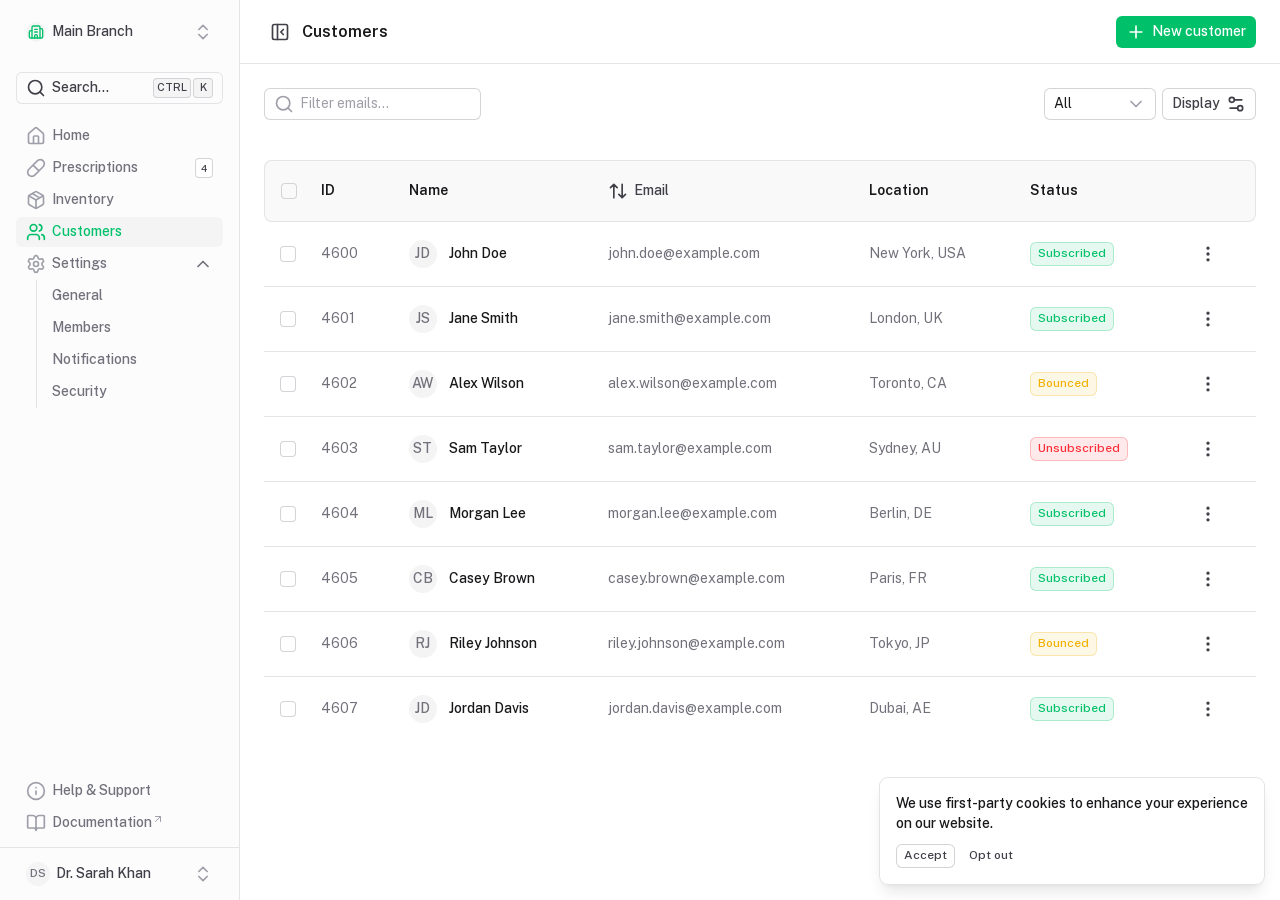
==== customers/index.html @ 741e7fde "deploy: NumanNaseerNomi/Pharmacy_web@1367038226fae7a6e2c5ce0c67cffb63cb1d6b4a" ====
<!DOCTYPE html><html  lang="en"><head><meta charset="utf-8"><meta name="viewport" content="width=device-width, initial-scale=1"><title>NOMi Pharmacy</title><script type="importmap">{"imports":{"#entry":"/_nuxt/vLzbPWGU.js"}}</script><style id="nuxt-ui-colors">@layer theme {
  :root, :host {
  --ui-color-primary-50: var(--color-green-50, oklch(98.2% 0.018 155.826));
  --ui-color-primary-100: var(--color-green-100, oklch(96.2% 0.044 156.743));
  --ui-color-primary-200: var(--color-green-200, oklch(92.5% 0.084 155.995));
  --ui-color-primary-300: var(--color-green-300, oklch(87.1% 0.15 154.449));
  --ui-color-primary-400: var(--color-green-400, oklch(79.2% 0.209 151.711));
  --ui-color-primary-500: var(--color-green-500, oklch(72.3% 0.219 149.579));
  --ui-color-primary-600: var(--color-green-600, oklch(62.7% 0.194 149.214));
  --ui-color-primary-700: var(--color-green-700, oklch(52.7% 0.154 150.069));
  --ui-color-primary-800: var(--color-green-800, oklch(44.8% 0.119 151.328));
  --ui-color-primary-900: var(--color-green-900, oklch(39.3% 0.095 152.535));
  --ui-color-primary-950: var(--color-green-950, oklch(26.6% 0.065 152.934));
  --ui-color-secondary-50: var(--color-blue-50, oklch(97% 0.014 254.604));
  --ui-color-secondary-100: var(--color-blue-100, oklch(93.2% 0.032 255.585));
  --ui-color-secondary-200: var(--color-blue-200, oklch(88.2% 0.059 254.128));
  --ui-color-secondary-300: var(--color-blue-300, oklch(80.9% 0.105 251.813));
  --ui-color-secondary-400: var(--color-blue-400, oklch(70.7% 0.165 254.624));
  --ui-color-secondary-500: var(--color-blue-500, oklch(62.3% 0.214 259.815));
  --ui-color-secondary-600: var(--color-blue-600, oklch(54.6% 0.245 262.881));
  --ui-color-secondary-700: var(--color-blue-700, oklch(48.8% 0.243 264.376));
  --ui-color-secondary-800: var(--color-blue-800, oklch(42.4% 0.199 265.638));
  --ui-color-secondary-900: var(--color-blue-900, oklch(37.9% 0.146 265.522));
  --ui-color-secondary-950: var(--color-blue-950, oklch(28.2% 0.091 267.935));
  --ui-color-success-50: var(--color-green-50, oklch(98.2% 0.018 155.826));
  --ui-color-success-100: var(--color-green-100, oklch(96.2% 0.044 156.743));
  --ui-color-success-200: var(--color-green-200, oklch(92.5% 0.084 155.995));
  --ui-color-success-300: var(--color-green-300, oklch(87.1% 0.15 154.449));
  --ui-color-success-400: var(--color-green-400, oklch(79.2% 0.209 151.711));
  --ui-color-success-500: var(--color-green-500, oklch(72.3% 0.219 149.579));
  --ui-color-success-600: var(--color-green-600, oklch(62.7% 0.194 149.214));
  --ui-color-success-700: var(--color-green-700, oklch(52.7% 0.154 150.069));
  --ui-color-success-800: var(--color-green-800, oklch(44.8% 0.119 151.328));
  --ui-color-success-900: var(--color-green-900, oklch(39.3% 0.095 152.535));
  --ui-color-success-950: var(--color-green-950, oklch(26.6% 0.065 152.934));
  --ui-color-info-50: var(--color-blue-50, oklch(97% 0.014 254.604));
  --ui-color-info-100: var(--color-blue-100, oklch(93.2% 0.032 255.585));
  --ui-color-info-200: var(--color-blue-200, oklch(88.2% 0.059 254.128));
  --ui-color-info-300: var(--color-blue-300, oklch(80.9% 0.105 251.813));
  --ui-color-info-400: var(--color-blue-400, oklch(70.7% 0.165 254.624));
  --ui-color-info-500: var(--color-blue-500, oklch(62.3% 0.214 259.815));
  --ui-color-info-600: var(--color-blue-600, oklch(54.6% 0.245 262.881));
  --ui-color-info-700: var(--color-blue-700, oklch(48.8% 0.243 264.376));
  --ui-color-info-800: var(--color-blue-800, oklch(42.4% 0.199 265.638));
  --ui-color-info-900: var(--color-blue-900, oklch(37.9% 0.146 265.522));
  --ui-color-info-950: var(--color-blue-950, oklch(28.2% 0.091 267.935));
  --ui-color-warning-50: var(--color-yellow-50, oklch(98.7% 0.026 102.212));
  --ui-color-warning-100: var(--color-yellow-100, oklch(97.3% 0.071 103.193));
  --ui-color-warning-200: var(--color-yellow-200, oklch(94.5% 0.129 101.54));
  --ui-color-warning-300: var(--color-yellow-300, oklch(90.5% 0.182 98.111));
  --ui-color-warning-400: var(--color-yellow-400, oklch(85.2% 0.199 91.936));
  --ui-color-warning-500: var(--color-yellow-500, oklch(79.5% 0.184 86.047));
  --ui-color-warning-600: var(--color-yellow-600, oklch(68.1% 0.162 75.834));
  --ui-color-warning-700: var(--color-yellow-700, oklch(55.4% 0.135 66.442));
  --ui-color-warning-800: var(--color-yellow-800, oklch(47.6% 0.114 61.907));
  --ui-color-warning-900: var(--color-yellow-900, oklch(42.1% 0.095 57.708));
  --ui-color-warning-950: var(--color-yellow-950, oklch(28.6% 0.066 53.813));
  --ui-color-error-50: var(--color-red-50, oklch(97.1% 0.013 17.38));
  --ui-color-error-100: var(--color-red-100, oklch(93.6% 0.032 17.717));
  --ui-color-error-200: var(--color-red-200, oklch(88.5% 0.062 18.334));
  --ui-color-error-300: var(--color-red-300, oklch(80.8% 0.114 19.571));
  --ui-color-error-400: var(--color-red-400, oklch(70.4% 0.191 22.216));
  --ui-color-error-500: var(--color-red-500, oklch(63.7% 0.237 25.331));
  --ui-color-error-600: var(--color-red-600, oklch(57.7% 0.245 27.325));
  --ui-color-error-700: var(--color-red-700, oklch(50.5% 0.213 27.518));
  --ui-color-error-800: var(--color-red-800, oklch(44.4% 0.177 26.899));
  --ui-color-error-900: var(--color-red-900, oklch(39.6% 0.141 25.723));
  --ui-color-error-950: var(--color-red-950, oklch(25.8% 0.092 26.042));
  --ui-color-neutral-50: var(--color-zinc-50, oklch(98.5% 0 none));
  --ui-color-neutral-100: var(--color-zinc-100, oklch(96.7% 0.001 286.375));
  --ui-color-neutral-200: var(--color-zinc-200, oklch(92% 0.004 286.32));
  --ui-color-neutral-300: var(--color-zinc-300, oklch(87.1% 0.006 286.286));
  --ui-color-neutral-400: var(--color-zinc-400, oklch(70.5% 0.015 286.067));
  --ui-color-neutral-500: var(--color-zinc-500, oklch(55.2% 0.016 285.938));
  --ui-color-neutral-600: var(--color-zinc-600, oklch(44.2% 0.017 285.786));
  --ui-color-neutral-700: var(--color-zinc-700, oklch(37% 0.013 285.805));
  --ui-color-neutral-800: var(--color-zinc-800, oklch(27.4% 0.006 286.033));
  --ui-color-neutral-900: var(--color-zinc-900, oklch(21% 0.006 285.885));
  --ui-color-neutral-950: var(--color-zinc-950, oklch(14.1% 0.005 285.823));
  }
  :root, :host, .light {
  --ui-primary: var(--ui-color-primary-500);
  --ui-secondary: var(--ui-color-secondary-500);
  --ui-success: var(--ui-color-success-500);
  --ui-info: var(--ui-color-info-500);
  --ui-warning: var(--ui-color-warning-500);
  --ui-error: var(--ui-color-error-500);
  }
  .dark {
  --ui-primary: var(--ui-color-primary-400);
  --ui-secondary: var(--ui-color-secondary-400);
  --ui-success: var(--ui-color-success-400);
  --ui-info: var(--ui-color-info-400);
  --ui-warning: var(--ui-color-warning-400);
  --ui-error: var(--ui-color-error-400);
  }
}</style><link rel="stylesheet" href="/_nuxt/entry.BQ_HwtVe.css" crossorigin><style>@layer base {:where(.i-lucide\:arrow-up-down){display:inline-block;width:1em;height:1em;background-color:currentColor;-webkit-mask-image:var(--svg);mask-image:var(--svg);-webkit-mask-repeat:no-repeat;mask-repeat:no-repeat;-webkit-mask-size:100% 100%;mask-size:100% 100%;--svg:url("data:image/svg+xml,%3Csvg xmlns='http://www.w3.org/2000/svg' viewBox='0 0 24 24' width='24' height='24'%3E%3Cpath fill='none' stroke='black' stroke-linecap='round' stroke-linejoin='round' stroke-width='2' d='m21 16l-4 4l-4-4m4 4V4M3 8l4-4l4 4M7 4v16'/%3E%3C/svg%3E")}:where(.i-lucide\:arrow-up-right){display:inline-block;width:1em;height:1em;background-color:currentColor;-webkit-mask-image:var(--svg);mask-image:var(--svg);-webkit-mask-repeat:no-repeat;mask-repeat:no-repeat;-webkit-mask-size:100% 100%;mask-size:100% 100%;--svg:url("data:image/svg+xml,%3Csvg xmlns='http://www.w3.org/2000/svg' viewBox='0 0 24 24' width='24' height='24'%3E%3Cpath fill='none' stroke='black' stroke-linecap='round' stroke-linejoin='round' stroke-width='2' d='M7 7h10v10M7 17L17 7'/%3E%3C/svg%3E")}:where(.i-lucide\:book-open){display:inline-block;width:1em;height:1em;background-color:currentColor;-webkit-mask-image:var(--svg);mask-image:var(--svg);-webkit-mask-repeat:no-repeat;mask-repeat:no-repeat;-webkit-mask-size:100% 100%;mask-size:100% 100%;--svg:url("data:image/svg+xml,%3Csvg xmlns='http://www.w3.org/2000/svg' viewBox='0 0 24 24' width='24' height='24'%3E%3Cpath fill='none' stroke='black' stroke-linecap='round' stroke-linejoin='round' stroke-width='2' d='M12 7v14m-9-3a1 1 0 0 1-1-1V4a1 1 0 0 1 1-1h5a4 4 0 0 1 4 4a4 4 0 0 1 4-4h5a1 1 0 0 1 1 1v13a1 1 0 0 1-1 1h-6a3 3 0 0 0-3 3a3 3 0 0 0-3-3z'/%3E%3C/svg%3E")}:where(.i-lucide\:building-2){display:inline-block;width:1em;height:1em;background-color:currentColor;-webkit-mask-image:var(--svg);mask-image:var(--svg);-webkit-mask-repeat:no-repeat;mask-repeat:no-repeat;-webkit-mask-size:100% 100%;mask-size:100% 100%;--svg:url("data:image/svg+xml,%3Csvg xmlns='http://www.w3.org/2000/svg' viewBox='0 0 24 24' width='24' height='24'%3E%3Cg fill='none' stroke='black' stroke-linecap='round' stroke-linejoin='round' stroke-width='2'%3E%3Cpath d='M10 12h4m-4-4h4m0 13v-3a2 2 0 0 0-4 0v3'/%3E%3Cpath d='M6 10H4a2 2 0 0 0-2 2v7a2 2 0 0 0 2 2h16a2 2 0 0 0 2-2V9a2 2 0 0 0-2-2h-2'/%3E%3Cpath d='M6 21V5a2 2 0 0 1 2-2h8a2 2 0 0 1 2 2v16'/%3E%3C/g%3E%3C/svg%3E")}:where(.i-lucide\:chevron-down){display:inline-block;width:1em;height:1em;background-color:currentColor;-webkit-mask-image:var(--svg);mask-image:var(--svg);-webkit-mask-repeat:no-repeat;mask-repeat:no-repeat;-webkit-mask-size:100% 100%;mask-size:100% 100%;--svg:url("data:image/svg+xml,%3Csvg xmlns='http://www.w3.org/2000/svg' viewBox='0 0 24 24' width='24' height='24'%3E%3Cpath fill='none' stroke='black' stroke-linecap='round' stroke-linejoin='round' stroke-width='2' d='m6 9l6 6l6-6'/%3E%3C/svg%3E")}:where(.i-lucide\:chevrons-up-down){display:inline-block;width:1em;height:1em;background-color:currentColor;-webkit-mask-image:var(--svg);mask-image:var(--svg);-webkit-mask-repeat:no-repeat;mask-repeat:no-repeat;-webkit-mask-size:100% 100%;mask-size:100% 100%;--svg:url("data:image/svg+xml,%3Csvg xmlns='http://www.w3.org/2000/svg' viewBox='0 0 24 24' width='24' height='24'%3E%3Cpath fill='none' stroke='black' stroke-linecap='round' stroke-linejoin='round' stroke-width='2' d='m7 15l5 5l5-5M7 9l5-5l5 5'/%3E%3C/svg%3E")}:where(.i-lucide\:ellipsis-vertical){display:inline-block;width:1em;height:1em;background-color:currentColor;-webkit-mask-image:var(--svg);mask-image:var(--svg);-webkit-mask-repeat:no-repeat;mask-repeat:no-repeat;-webkit-mask-size:100% 100%;mask-size:100% 100%;--svg:url("data:image/svg+xml,%3Csvg xmlns='http://www.w3.org/2000/svg' viewBox='0 0 24 24' width='24' height='24'%3E%3Cg fill='none' stroke='black' stroke-linecap='round' stroke-linejoin='round' stroke-width='2'%3E%3Ccircle cx='12' cy='12' r='1'/%3E%3Ccircle cx='12' cy='5' r='1'/%3E%3Ccircle cx='12' cy='19' r='1'/%3E%3C/g%3E%3C/svg%3E")}:where(.i-lucide\:house){display:inline-block;width:1em;height:1em;background-color:currentColor;-webkit-mask-image:var(--svg);mask-image:var(--svg);-webkit-mask-repeat:no-repeat;mask-repeat:no-repeat;-webkit-mask-size:100% 100%;mask-size:100% 100%;--svg:url("data:image/svg+xml,%3Csvg xmlns='http://www.w3.org/2000/svg' viewBox='0 0 24 24' width='24' height='24'%3E%3Cg fill='none' stroke='black' stroke-linecap='round' stroke-linejoin='round' stroke-width='2'%3E%3Cpath d='M15 21v-8a1 1 0 0 0-1-1h-4a1 1 0 0 0-1 1v8'/%3E%3Cpath d='M3 10a2 2 0 0 1 .709-1.528l7-6a2 2 0 0 1 2.582 0l7 6A2 2 0 0 1 21 10v9a2 2 0 0 1-2 2H5a2 2 0 0 1-2-2z'/%3E%3C/g%3E%3C/svg%3E")}:where(.i-lucide\:info){display:inline-block;width:1em;height:1em;background-color:currentColor;-webkit-mask-image:var(--svg);mask-image:var(--svg);-webkit-mask-repeat:no-repeat;mask-repeat:no-repeat;-webkit-mask-size:100% 100%;mask-size:100% 100%;--svg:url("data:image/svg+xml,%3Csvg xmlns='http://www.w3.org/2000/svg' viewBox='0 0 24 24' width='24' height='24'%3E%3Cg fill='none' stroke='black' stroke-linecap='round' stroke-linejoin='round' stroke-width='2'%3E%3Ccircle cx='12' cy='12' r='10'/%3E%3Cpath d='M12 16v-4m0-4h.01'/%3E%3C/g%3E%3C/svg%3E")}:where(.i-lucide\:menu){display:inline-block;width:1em;height:1em;background-color:currentColor;-webkit-mask-image:var(--svg);mask-image:var(--svg);-webkit-mask-repeat:no-repeat;mask-repeat:no-repeat;-webkit-mask-size:100% 100%;mask-size:100% 100%;--svg:url("data:image/svg+xml,%3Csvg xmlns='http://www.w3.org/2000/svg' viewBox='0 0 24 24' width='24' height='24'%3E%3Cpath fill='none' stroke='black' stroke-linecap='round' stroke-linejoin='round' stroke-width='2' d='M4 5h16M4 12h16M4 19h16'/%3E%3C/svg%3E")}:where(.i-lucide\:package){display:inline-block;width:1em;height:1em;background-color:currentColor;-webkit-mask-image:var(--svg);mask-image:var(--svg);-webkit-mask-repeat:no-repeat;mask-repeat:no-repeat;-webkit-mask-size:100% 100%;mask-size:100% 100%;--svg:url("data:image/svg+xml,%3Csvg xmlns='http://www.w3.org/2000/svg' viewBox='0 0 24 24' width='24' height='24'%3E%3Cg fill='none' stroke='black' stroke-linecap='round' stroke-linejoin='round' stroke-width='2'%3E%3Cpath d='M11 21.73a2 2 0 0 0 2 0l7-4A2 2 0 0 0 21 16V8a2 2 0 0 0-1-1.73l-7-4a2 2 0 0 0-2 0l-7 4A2 2 0 0 0 3 8v8a2 2 0 0 0 1 1.73zm1 .27V12'/%3E%3Cpath d='M3.29 7L12 12l8.71-5M7.5 4.27l9 5.15'/%3E%3C/g%3E%3C/svg%3E")}:where(.i-lucide\:panel-left-close){display:inline-block;width:1em;height:1em;background-color:currentColor;-webkit-mask-image:var(--svg);mask-image:var(--svg);-webkit-mask-repeat:no-repeat;mask-repeat:no-repeat;-webkit-mask-size:100% 100%;mask-size:100% 100%;--svg:url("data:image/svg+xml,%3Csvg xmlns='http://www.w3.org/2000/svg' viewBox='0 0 24 24' width='24' height='24'%3E%3Cg fill='none' stroke='black' stroke-linecap='round' stroke-linejoin='round' stroke-width='2'%3E%3Crect width='18' height='18' x='3' y='3' rx='2'/%3E%3Cpath d='M9 3v18m7-6l-3-3l3-3'/%3E%3C/g%3E%3C/svg%3E")}:where(.i-lucide\:pill){display:inline-block;width:1em;height:1em;background-color:currentColor;-webkit-mask-image:var(--svg);mask-image:var(--svg);-webkit-mask-repeat:no-repeat;mask-repeat:no-repeat;-webkit-mask-size:100% 100%;mask-size:100% 100%;--svg:url("data:image/svg+xml,%3Csvg xmlns='http://www.w3.org/2000/svg' viewBox='0 0 24 24' width='24' height='24'%3E%3Cpath fill='none' stroke='black' stroke-linecap='round' stroke-linejoin='round' stroke-width='2' d='m10.5 20.5l10-10a4.95 4.95 0 1 0-7-7l-10 10a4.95 4.95 0 1 0 7 7m-2-12l7 7'/%3E%3C/svg%3E")}:where(.i-lucide\:plus){display:inline-block;width:1em;height:1em;background-color:currentColor;-webkit-mask-image:var(--svg);mask-image:var(--svg);-webkit-mask-repeat:no-repeat;mask-repeat:no-repeat;-webkit-mask-size:100% 100%;mask-size:100% 100%;--svg:url("data:image/svg+xml,%3Csvg xmlns='http://www.w3.org/2000/svg' viewBox='0 0 24 24' width='24' height='24'%3E%3Cpath fill='none' stroke='black' stroke-linecap='round' stroke-linejoin='round' stroke-width='2' d='M5 12h14m-7-7v14'/%3E%3C/svg%3E")}:where(.i-lucide\:search){display:inline-block;width:1em;height:1em;background-color:currentColor;-webkit-mask-image:var(--svg);mask-image:var(--svg);-webkit-mask-repeat:no-repeat;mask-repeat:no-repeat;-webkit-mask-size:100% 100%;mask-size:100% 100%;--svg:url("data:image/svg+xml,%3Csvg xmlns='http://www.w3.org/2000/svg' viewBox='0 0 24 24' width='24' height='24'%3E%3Cg fill='none' stroke='black' stroke-linecap='round' stroke-linejoin='round' stroke-width='2'%3E%3Cpath d='m21 21l-4.34-4.34'/%3E%3Ccircle cx='11' cy='11' r='8'/%3E%3C/g%3E%3C/svg%3E")}:where(.i-lucide\:settings){display:inline-block;width:1em;height:1em;background-color:currentColor;-webkit-mask-image:var(--svg);mask-image:var(--svg);-webkit-mask-repeat:no-repeat;mask-repeat:no-repeat;-webkit-mask-size:100% 100%;mask-size:100% 100%;--svg:url("data:image/svg+xml,%3Csvg xmlns='http://www.w3.org/2000/svg' viewBox='0 0 24 24' width='24' height='24'%3E%3Cg fill='none' stroke='black' stroke-linecap='round' stroke-linejoin='round' stroke-width='2'%3E%3Cpath d='M9.671 4.136a2.34 2.34 0 0 1 4.659 0a2.34 2.34 0 0 0 3.319 1.915a2.34 2.34 0 0 1 2.33 4.033a2.34 2.34 0 0 0 0 3.831a2.34 2.34 0 0 1-2.33 4.033a2.34 2.34 0 0 0-3.319 1.915a2.34 2.34 0 0 1-4.659 0a2.34 2.34 0 0 0-3.32-1.915a2.34 2.34 0 0 1-2.33-4.033a2.34 2.34 0 0 0 0-3.831A2.34 2.34 0 0 1 6.35 6.051a2.34 2.34 0 0 0 3.319-1.915'/%3E%3Ccircle cx='12' cy='12' r='3'/%3E%3C/g%3E%3C/svg%3E")}:where(.i-lucide\:settings-2){display:inline-block;width:1em;height:1em;background-color:currentColor;-webkit-mask-image:var(--svg);mask-image:var(--svg);-webkit-mask-repeat:no-repeat;mask-repeat:no-repeat;-webkit-mask-size:100% 100%;mask-size:100% 100%;--svg:url("data:image/svg+xml,%3Csvg xmlns='http://www.w3.org/2000/svg' viewBox='0 0 24 24' width='24' height='24'%3E%3Cg fill='none' stroke='black' stroke-linecap='round' stroke-linejoin='round' stroke-width='2'%3E%3Cpath d='M14 17H5M19 7h-9'/%3E%3Ccircle cx='17' cy='17' r='3'/%3E%3Ccircle cx='7' cy='7' r='3'/%3E%3C/g%3E%3C/svg%3E")}:where(.i-lucide\:users){display:inline-block;width:1em;height:1em;background-color:currentColor;-webkit-mask-image:var(--svg);mask-image:var(--svg);-webkit-mask-repeat:no-repeat;mask-repeat:no-repeat;-webkit-mask-size:100% 100%;mask-size:100% 100%;--svg:url("data:image/svg+xml,%3Csvg xmlns='http://www.w3.org/2000/svg' viewBox='0 0 24 24' width='24' height='24'%3E%3Cg fill='none' stroke='black' stroke-linecap='round' stroke-linejoin='round' stroke-width='2'%3E%3Cpath d='M16 21v-2a4 4 0 0 0-4-4H6a4 4 0 0 0-4 4v2M16 3.128a4 4 0 0 1 0 7.744M22 21v-2a4 4 0 0 0-3-3.87'/%3E%3Ccircle cx='9' cy='7' r='4'/%3E%3C/g%3E%3C/svg%3E")}}</style><link rel="preload" as="fetch" crossorigin="anonymous" href="/customers/_payload.json?879a2748-9874-499f-8be1-ccadd334eacb"><link rel="modulepreload" as="script" crossorigin href="/_nuxt/vLzbPWGU.js"><link rel="modulepreload" as="script" crossorigin href="/_nuxt/DkD_ukzI.js"><link rel="modulepreload" as="script" crossorigin href="/_nuxt/olksPaYr.js"><link rel="modulepreload" as="script" crossorigin href="/_nuxt/QTnfLwEv.js"><link rel="modulepreload" as="script" crossorigin href="/_nuxt/C9jEzNRt.js"><link rel="modulepreload" as="script" crossorigin href="/_nuxt/GhjfIRs7.js"><link rel="modulepreload" as="script" crossorigin href="/_nuxt/Bp4IR0Sc.js"><link rel="modulepreload" as="script" crossorigin href="/_nuxt/Y0gkCWGb.js"><link rel="modulepreload" as="script" crossorigin href="/_nuxt/CL-BQoS8.js"><link rel="modulepreload" as="script" crossorigin href="/_nuxt/DbLlSmff.js"><link rel="modulepreload" as="script" crossorigin href="/_nuxt/DhJuzHNY.js"><link rel="modulepreload" as="script" crossorigin href="/_nuxt/DVLPGCjP.js"><link rel="modulepreload" as="script" crossorigin href="/_nuxt/DHvDOpDx.js"><link rel="modulepreload" as="script" crossorigin href="/_nuxt/DHAeU7wa.js"><link rel="modulepreload" as="script" crossorigin href="/_nuxt/Bm0Y_cct.js"><link rel="modulepreload" as="script" crossorigin href="/_nuxt/BO6A17hv.js"><link rel="modulepreload" as="script" crossorigin href="/_nuxt/CIOJBTxK.js"><link rel="modulepreload" as="script" crossorigin href="/_nuxt/Cc0Wm6mx.js"><link rel="modulepreload" as="script" crossorigin href="/_nuxt/YfpLeVGk.js"><link rel="modulepreload" as="script" crossorigin href="/_nuxt/GH15Ejjl.js"><link rel="modulepreload" as="script" crossorigin href="/_nuxt/CVLd-Nhr.js"><link rel="modulepreload" as="script" crossorigin href="/_nuxt/DL-Axi21.js"><link rel="modulepreload" as="script" crossorigin href="/_nuxt/D7tkSzIE.js"><link rel="modulepreload" as="script" crossorigin href="/_nuxt/DR-nxSLa.js"><link rel="modulepreload" as="script" crossorigin href="/_nuxt/CRYW6qlw.js"><link rel="modulepreload" as="script" crossorigin href="/_nuxt/CmzPaCKE.js"><link rel="modulepreload" as="script" crossorigin href="/_nuxt/DIfcuavC.js"><link rel="modulepreload" as="script" crossorigin href="/_nuxt/oBs7wiLJ.js"><link rel="modulepreload" as="script" crossorigin href="/_nuxt/Dy5k_TrA.js"><link rel="modulepreload" as="script" crossorigin href="/_nuxt/RzODIVgG.js"><link rel="modulepreload" as="script" crossorigin href="/_nuxt/DTE_mn_R2.js"><link rel="modulepreload" as="script" crossorigin href="/_nuxt/D0IkMatx.js"><link rel="modulepreload" as="script" crossorigin href="/_nuxt/hd9q__CC.js"><link rel="modulepreload" as="script" crossorigin href="/_nuxt/BeiEQucZ.js"><link rel="modulepreload" as="script" crossorigin href="/_nuxt/HrCXZes0.js"><link rel="modulepreload" as="script" crossorigin href="/_nuxt/CHOchlEm.js"><link rel="modulepreload" as="script" crossorigin href="/_nuxt/MWetsS9G2.js"><script type="module" src="/_nuxt/vLzbPWGU.js" crossorigin></script><link rel="prefetch" as="script" crossorigin href="/_nuxt/DwU7ihFP.js"><meta name="theme-color" content="white"><link rel="icon" href="/favicon.ico"><meta name="description" content="A professional dashboard template built with Nuxt UI, featuring multiple pages, data visualization, and comprehensive management capabilities for creating powerful admin interfaces."><meta property="og:title" content="NOMi Pharmacy"><meta property="og:description" content="A professional dashboard template built with Nuxt UI, featuring multiple pages, data visualization, and comprehensive management capabilities for creating powerful admin interfaces."><meta property="og:image" content="https://ui.nuxt.com/assets/templates/nuxt/dashboard-light.png"><meta name="twitter:card" content="summary_large_image"><script>"use strict";(()=>{const o=window,e=document.documentElement,c=["dark","light"],s=getStorageValue("localStorage","nuxt-color-mode")||"system";let r=s==="system"?f():s;const l=e.getAttribute("data-color-mode-forced");l&&(r=l),i(r),o["__NUXT_COLOR_MODE__"]={preference:s,value:r,getColorScheme:f,addColorScheme:i,removeColorScheme:d};function i(t){const a=""+t+"",n="";e.classList?e.classList.add(a):e.className+=" "+a,n&&e.setAttribute("data-"+n,t)}function d(t){const a=""+t+"",n="";e.classList?e.classList.remove(a):e.className=e.className.replace(new RegExp(a,"g"),""),n&&e.removeAttribute("data-"+n)}function u(t){return o.matchMedia("(prefers-color-scheme"+t+")")}function f(){if(o.matchMedia&&u("").media!=="not all"){for(const t of c)if(u(":"+t).matches)return t}return"light"}})();function getStorageValue(o,e){switch(o){case"localStorage":try{return window.localStorage.getItem(e)}catch{return null}case"sessionStorage":try{return window.sessionStorage.getItem(e)}catch{return null}case"cookie":try{return getCookie(e)}catch{return null}default:return null}}function getCookie(o){const c=("; "+window.document.cookie).split("; "+o+"=");if(c.length===2){const s=c.pop();return s?s.split(";").shift():null}}</script></head><body><div id="__nuxt" class="isolate"><!--[--><!--[--><!--[--><!--[--><!--[--><div class="nuxt-loading-indicator" style="position:fixed;top:0;right:0;left:0;pointer-events:none;width:auto;height:3px;opacity:0;background:repeating-linear-gradient(to right,#00dc82 0%,#34cdfe 50%,#0047e1 100%);background-size:0% auto;transform:scaleX(0%);transform-origin:left;transition:transform 0.1s, height 0.4s, opacity 0.4s;z-index:999999;"></div><div class="fixed inset-0 flex overflow-hidden"><!--[--><!--[--><!----><!----><!----><div id="pharmacy-dashboard-sidebar-default" data-slot="root" data-collapsed="false" data-dragging="false" class="relative hidden lg:flex flex-col min-h-svh min-w-16 w-(--width) shrink-0 border-e border-default bg-elevated/25" style="--width:15rem;"><div data-slot="header" class="h-(--ui-header-height) shrink-0 flex items-center gap-1.5 px-4"><!--[--><!--[--><!--[--><!--[--><button type="button" data-slot="base" id="reka-dropdown-menu-trigger-v-0-0" aria-haspopup="menu" aria-expanded="false" data-state="closed" class="rounded-md font-medium inline-flex items-center disabled:cursor-not-allowed aria-disabled:cursor-not-allowed disabled:opacity-75 aria-disabled:opacity-75 transition-colors px-2.5 text-sm gap-1.5 w-full justify-center text-default hover:bg-elevated active:bg-elevated outline-inverted/25 focus-visible:outline-3 hover:disabled:bg-transparent dark:hover:disabled:bg-transparent hover:aria-disabled:bg-transparent dark:hover:aria-disabled:bg-transparent data-[state=open]:bg-elevated py-2"><!--[--><!--[--><span data-slot="leadingAvatar" class="inline-flex items-center justify-center select-none rounded-full align-middle bg-elevated size-5 text-[10px] shrink-0" style=""><span class="iconify i-lucide:building-2 shrink-0 text-primary size-4" aria-hidden="true" style="" data-slot="icon"></span></span><!--]--><!--[--><span data-slot="label" class="truncate">Main Branch</span><!--]--><!--[--><span class="iconify i-lucide:chevrons-up-down shrink-0 size-5 ms-auto text-dimmed" aria-hidden="true" style="" data-slot="trailingIcon"></span><!--]--><!--]--></button><!--[--><!----><!--v-if--><!--]--><!--]--><!--]--><!--]--><!--]--></div><div data-slot="body" class="flex flex-col gap-4 flex-1 overflow-y-auto px-4 py-2"><!--[--><!--[--><!----><button type="button" data-slot="base" class="rounded-md font-medium inline-flex items-center disabled:cursor-not-allowed aria-disabled:cursor-not-allowed disabled:opacity-75 aria-disabled:opacity-75 transition-colors px-2.5 py-1.5 text-sm gap-1.5 ring-inset text-default hover:bg-elevated active:bg-elevated disabled:bg-default aria-disabled:bg-default outline-inverted/25 focus-visible:outline-3 focus-visible:ring-inverted bg-transparent ring ring-default"><!--[--><!--[--><span class="iconify i-lucide:search shrink-0 size-5" aria-hidden="true" style="" data-slot="leadingIcon"></span><!--]--><!--[--><span data-slot="label" class="truncate">Search…</span><!--]--><!--[--><span data-slot="trailing" class="hidden lg:flex items-center gap-0.5 ms-auto"><!--[--><!--[--><kbd class="inline-flex items-center justify-center px-1 rounded-sm font-medium font-sans uppercase h-5 min-w-[20px] text-[11px] ring ring-inset ring-accented text-default bg-elevated"><!--[--> <!--]--></kbd><kbd class="inline-flex items-center justify-center px-1 rounded-sm font-medium font-sans uppercase h-5 min-w-[20px] text-[11px] ring ring-inset ring-accented text-default bg-elevated"><!--[-->k<!--]--></kbd><!--]--><!--]--></span><!--]--><!--]--></button><!--]--><!--[--><!----><!----><nav data-slot="root" data-collapsed="false" class="relative flex gap-1.5 [&amp;&gt;div]:min-w-0 flex-col" data-orientation="vertical" dir="ltr" data-reka-navigation-menu><!--[--><!--[--><!--]--><!--[--><!--[--><ul data-slot="list" class="isolate min-w-0"><!--[--><!--[--><li data-state="closed" data-orientation="vertical" data-slot="item" class="min-w-0"><!--[--><!--[--><!--[--><a href="/" data-reka-collection-item data-slot="link" class="group relative w-full flex items-center gap-1.5 font-medium text-sm before:absolute before:z-[-1] before:rounded-md focus:outline-none focus-visible:outline-none focus-visible:before:outline-3 before:outline-primary/25 flex-row px-2.5 py-1.5 before:inset-y-px before:inset-x-0 text-muted hover:text-highlighted hover:before:bg-elevated/50 transition-colors before:transition-colors"><!--[--><!--[--><!--[--><span class="iconify i-lucide:house shrink-0 size-5 text-dimmed group-hover:text-default transition-colors" aria-hidden="true" style="" data-slot="linkLeadingIcon"></span><!--]--><span data-slot="linkLabel" class="truncate"><!--[-->Home<!--]--><!----></span><!----><!--]--><!--]--></a><!----><!--]--><!----><!--]--><!--]--></li><li data-state="closed" data-orientation="vertical" data-slot="item" class="min-w-0"><!--[--><!--[--><!--[--><a href="/prescriptions" data-reka-collection-item data-slot="link" class="group relative w-full flex items-center gap-1.5 font-medium text-sm before:absolute before:z-[-1] before:rounded-md focus:outline-none focus-visible:outline-none focus-visible:before:outline-3 before:outline-primary/25 flex-row px-2.5 py-1.5 before:inset-y-px before:inset-x-0 text-muted hover:text-highlighted hover:before:bg-elevated/50 transition-colors before:transition-colors"><!--[--><!--[--><!--[--><span class="iconify i-lucide:pill shrink-0 size-5 text-dimmed group-hover:text-default transition-colors" aria-hidden="true" style="" data-slot="linkLeadingIcon"></span><!--]--><span data-slot="linkLabel" class="truncate"><!--[-->Prescriptions<!--]--><!----></span><span data-slot="linkTrailing" class="group ms-auto inline-flex gap-1.5 items-center"><!--[--><span data-slot="linkTrailingBadge" class="font-medium inline-flex items-center text-[10px]/3 px-1.5 py-1 gap-1 rounded-sm ring ring-inset ring-accented text-default bg-default shrink-0"><!--[--><!----><!--]--><!--[--><span data-slot="label" class="truncate">4</span><!--]--><!--[--><!----><!--]--></span><!----><!--]--></span><!--]--><!--]--></a><!----><!--]--><!----><!--]--><!--]--></li><li data-state="closed" data-orientation="vertical" data-slot="item" class="min-w-0"><!--[--><!--[--><!--[--><a href="/inventory" data-reka-collection-item data-slot="link" class="group relative w-full flex items-center gap-1.5 font-medium text-sm before:absolute before:z-[-1] before:rounded-md focus:outline-none focus-visible:outline-none focus-visible:before:outline-3 before:outline-primary/25 flex-row px-2.5 py-1.5 before:inset-y-px before:inset-x-0 text-muted hover:text-highlighted hover:before:bg-elevated/50 transition-colors before:transition-colors"><!--[--><!--[--><!--[--><span class="iconify i-lucide:package shrink-0 size-5 text-dimmed group-hover:text-default transition-colors" aria-hidden="true" style="" data-slot="linkLeadingIcon"></span><!--]--><span data-slot="linkLabel" class="truncate"><!--[-->Inventory<!--]--><!----></span><!----><!--]--><!--]--></a><!----><!--]--><!----><!--]--><!--]--></li><li data-state="closed" data-orientation="vertical" data-slot="item" class="min-w-0"><!--[--><!--[--><!--[--><a href="/customers" data-reka-collection-item data-active aria-current="page" data-slot="link" class="group relative w-full flex items-center gap-1.5 font-medium text-sm before:absolute before:z-[-1] before:rounded-md focus:outline-none focus-visible:outline-none focus-visible:before:outline-3 before:outline-primary/25 flex-row px-2.5 py-1.5 before:inset-y-px before:inset-x-0 text-primary before:bg-elevated"><!--[--><!--[--><!--[--><span class="iconify i-lucide:users shrink-0 size-5 text-primary group-data-[state=open]:text-primary" aria-hidden="true" style="" data-slot="linkLeadingIcon"></span><!--]--><span data-slot="linkLabel" class="truncate"><!--[-->Customers<!--]--><!----></span><!----><!--]--><!--]--></a><!----><!--]--><!----><!--]--><!--]--></li><li data-state="open" data-orientation="vertical" data-slot="item" class="min-w-0"><!--[--><!--[--><!--[--><button type="button" aria-controls aria-expanded="true" data-state="open" id="reka-accordion-trigger-v-0-2" data-reka-collection-item data-orientation="vertical" data-slot="link" class="group relative w-full flex items-center gap-1.5 font-medium text-sm before:absolute before:z-[-1] before:rounded-md focus:outline-none focus-visible:outline-none focus-visible:before:outline-3 before:outline-primary/25 flex-row px-2.5 py-1.5 before:inset-y-px before:inset-x-0 text-muted hover:text-highlighted hover:before:bg-elevated/50 transition-colors before:transition-colors"><!--[--><!--[--><!--[--><span class="iconify i-lucide:settings shrink-0 size-5 text-dimmed group-hover:text-default transition-colors" aria-hidden="true" style="" data-slot="linkLeadingIcon"></span><!--]--><span data-slot="linkLabel" class="truncate"><!--[-->Settings<!--]--><!----></span><span aria-controls aria-expanded="true" data-state="open" id="reka-accordion-trigger-v-0-2" data-reka-collection-item data-orientation="vertical" data-slot="linkTrailing" class="group ms-auto inline-flex gap-1.5 items-center"><!--[--><!--[--><!--[--><!----><span class="iconify i-lucide:chevron-down size-5 transform shrink-0 group-data-[state=open]:rotate-180 transition-transform duration-200" aria-hidden="true" style="" data-slot="linkTrailingIcon"></span><!--]--><!--]--><!--]--></span><!--]--><!--]--></button><!----><!--]--><div role="region" aria-labelledby="reka-accordion-trigger-v-0-2" data-orientation="vertical" style="--reka-accordion-content-width:var(--reka-collapsible-content-width);--reka-accordion-content-height:var(--reka-collapsible-content-height);--reka-collapsible-content-height:0px;--reka-collapsible-content-width:0px;" data-slot="content" class="data-[state=open]:animate-[collapsible-down_200ms_ease-out] data-[state=closed]:animate-[collapsible-up_200ms_ease-out] data-[state=closed]:overflow-hidden" id="reka-collapsible-content-v-0-3"><!--[--><!--[--><ul data-slot="childList" class="isolate ms-5 border-s border-default"><!--[--><!--[--><li data-state="closed" data-orientation="vertical" data-slot="childItem" class="ps-1.5 -ms-px"><!--[--><!--[--><!--[--><a href="/settings" data-reka-collection-item data-slot="link" class="group relative w-full flex items-center gap-1.5 font-medium text-sm before:absolute before:z-[-1] before:rounded-md focus:outline-none focus-visible:outline-none focus-visible:before:outline-3 before:outline-primary/25 flex-row px-2.5 py-1.5 before:inset-y-px before:inset-x-0 text-muted hover:text-highlighted hover:before:bg-elevated/50 transition-colors before:transition-colors"><!--[--><!--[--><!--[--><!----><!--]--><span data-slot="linkLabel" class="truncate"><!--[-->General<!--]--><!----></span><!----><!--]--><!--]--></a><!----><!--]--><!----><!--]--><!--]--></li><li data-state="closed" data-orientation="vertical" data-slot="childItem" class="ps-1.5 -ms-px"><!--[--><!--[--><!--[--><a href="/settings/members" data-reka-collection-item data-slot="link" class="group relative w-full flex items-center gap-1.5 font-medium text-sm before:absolute before:z-[-1] before:rounded-md focus:outline-none focus-visible:outline-none focus-visible:before:outline-3 before:outline-primary/25 flex-row px-2.5 py-1.5 before:inset-y-px before:inset-x-0 text-muted hover:text-highlighted hover:before:bg-elevated/50 transition-colors before:transition-colors"><!--[--><!--[--><!--[--><!----><!--]--><span data-slot="linkLabel" class="truncate"><!--[-->Members<!--]--><!----></span><!----><!--]--><!--]--></a><!----><!--]--><!----><!--]--><!--]--></li><li data-state="closed" data-orientation="vertical" data-slot="childItem" class="ps-1.5 -ms-px"><!--[--><!--[--><!--[--><a href="/settings/notifications" data-reka-collection-item data-slot="link" class="group relative w-full flex items-center gap-1.5 font-medium text-sm before:absolute before:z-[-1] before:rounded-md focus:outline-none focus-visible:outline-none focus-visible:before:outline-3 before:outline-primary/25 flex-row px-2.5 py-1.5 before:inset-y-px before:inset-x-0 text-muted hover:text-highlighted hover:before:bg-elevated/50 transition-colors before:transition-colors"><!--[--><!--[--><!--[--><!----><!--]--><span data-slot="linkLabel" class="truncate"><!--[-->Notifications<!--]--><!----></span><!----><!--]--><!--]--></a><!----><!--]--><!----><!--]--><!--]--></li><li data-state="closed" data-orientation="vertical" data-slot="childItem" class="ps-1.5 -ms-px"><!--[--><!--[--><!--[--><a href="/settings/security" data-reka-collection-item data-slot="link" class="group relative w-full flex items-center gap-1.5 font-medium text-sm before:absolute before:z-[-1] before:rounded-md focus:outline-none focus-visible:outline-none focus-visible:before:outline-3 before:outline-primary/25 flex-row px-2.5 py-1.5 before:inset-y-px before:inset-x-0 text-muted hover:text-highlighted hover:before:bg-elevated/50 transition-colors before:transition-colors"><!--[--><!--[--><!--[--><!----><!--]--><span data-slot="linkLabel" class="truncate"><!--[-->Security<!--]--><!----></span><!----><!--]--><!--]--></a><!----><!--]--><!----><!--]--><!--]--></li><!--]--><!--]--></ul><!--]--><!--]--></div><!--]--><!--]--></li><!--]--><!--]--></ul><!----><!--]--><!--]--><!--[--><!--]--><!----><!--]--></nav><!--]--><!--[--><!----><!----><nav data-slot="root" data-collapsed="false" class="relative flex gap-1.5 [&amp;&gt;div]:min-w-0 flex-col mt-auto" data-orientation="vertical" dir="ltr" data-reka-navigation-menu><!--[--><!--[--><!--]--><!--[--><!--[--><ul data-slot="list" class="isolate min-w-0"><!--[--><!--[--><li data-state="closed" data-orientation="vertical" data-slot="item" class="min-w-0"><!--[--><!--[--><!--[--><a href="/settings" data-reka-collection-item data-slot="link" class="group relative w-full flex items-center gap-1.5 font-medium text-sm before:absolute before:z-[-1] before:rounded-md focus:outline-none focus-visible:outline-none focus-visible:before:outline-3 before:outline-primary/25 flex-row px-2.5 py-1.5 before:inset-y-px before:inset-x-0 text-muted hover:text-highlighted hover:before:bg-elevated/50 transition-colors before:transition-colors"><!--[--><!--[--><!--[--><span class="iconify i-lucide:info shrink-0 size-5 text-dimmed group-hover:text-default transition-colors" aria-hidden="true" style="" data-slot="linkLeadingIcon"></span><!--]--><span data-slot="linkLabel" class="truncate"><!--[-->Help &amp; Support<!--]--><!----></span><!----><!--]--><!--]--></a><!----><!--]--><!----><!--]--><!--]--></li><li data-state="closed" data-orientation="vertical" data-slot="item" class="min-w-0"><!--[--><!--[--><!--[--><a href="https://ui.nuxt.com" rel="noopener noreferrer" target="_blank" data-reka-collection-item data-slot="link" class="group relative w-full flex items-center gap-1.5 font-medium text-sm before:absolute before:z-[-1] before:rounded-md focus:outline-none focus-visible:outline-none focus-visible:before:outline-3 before:outline-primary/25 flex-row px-2.5 py-1.5 before:inset-y-px before:inset-x-0 text-muted hover:text-highlighted hover:before:bg-elevated/50 transition-colors before:transition-colors"><!--[--><!--[--><!--[--><span class="iconify i-lucide:book-open shrink-0 size-5 text-dimmed group-hover:text-default transition-colors" aria-hidden="true" style="" data-slot="linkLeadingIcon"></span><!--]--><span data-slot="linkLabel" class="truncate"><!--[-->Documentation<!--]--><span class="iconify i-lucide:arrow-up-right inline-block size-3 align-top text-dimmed" aria-hidden="true" style="" data-slot="linkLabelExternalIcon"></span></span><!----><!--]--><!--]--></a><!----><!--]--><!----><!--]--><!--]--></li><!--]--><!--]--></ul><!----><!--]--><!--]--><!--[--><!--]--><!----><!--]--></nav><!--]--><!--]--></div><div data-slot="footer" class="shrink-0 flex items-center gap-1.5 px-4 py-2 lg:border-t lg:border-default"><!--[--><!--[--><!--[--><!--[--><button type="button" data-slot="base" id="reka-dropdown-menu-trigger-v-0-5" aria-haspopup="menu" aria-expanded="false" data-state="closed" name="Dr. Sarah Khan" class="rounded-md font-medium inline-flex items-center disabled:cursor-not-allowed aria-disabled:cursor-not-allowed disabled:opacity-75 aria-disabled:opacity-75 transition-colors px-2.5 py-1.5 text-sm gap-1.5 w-full justify-center text-default hover:bg-elevated active:bg-elevated outline-inverted/25 focus-visible:outline-3 hover:disabled:bg-transparent dark:hover:disabled:bg-transparent hover:aria-disabled:bg-transparent dark:hover:aria-disabled:bg-transparent data-[state=open]:bg-elevated"><!--[--><!--[--><span data-slot="root" class="inline-flex items-center justify-center shrink-0 select-none rounded-full align-middle bg-elevated size-6 text-xs" style=""><img src="https://i.pravatar.cc/128?u=pharmacy-admin" alt="Dr. Sarah Khan" width="24" height="24" data-slot="image" class="h-full w-full rounded-[inherit] object-cover"></span><!--]--><!--[--><span data-slot="label" class="truncate">Dr. Sarah Khan</span><!--]--><!--[--><span class="iconify i-lucide:chevrons-up-down shrink-0 size-5 ms-auto text-dimmed" aria-hidden="true" style="" data-slot="trailingIcon"></span><!--]--><!--]--></button><!--[--><!----><!--v-if--><!--]--><!--]--><!--]--><!--]--><!--]--></div></div><!--[--><div role="separator" class="hidden lg:block touch-none select-none cursor-ew-resize relative before:absolute before:inset-y-0 before:-left-1.5 before:-right-1.5 before:z-1" aria-controls="pharmacy-dashboard-sidebar-default" data-slot="handle"><!--[--><!--]--></div><!--]--><!--[--><!----><!--v-if--><!--]--><!--]--><!--[--><!----><!----><!--v-if--><!--]--><!--[--><!--[--><div id="pharmacy-dashboard-panel-customers" data-slot="root" data-dragging="false" class="relative flex flex-col min-w-0 min-h-svh lg:not-last:border-e lg:not-last:border-default flex-1" style=""><!--[--><!--[--><!--[--><!----><div data-slot="root" class="h-(--ui-header-height) shrink-0 flex items-center justify-between border-b border-default px-4 sm:px-6 gap-1.5"><div data-slot="left" class="flex items-center gap-1.5 min-w-0"><!--[--><button type="button" data-slot="toggle" aria-label="Open sidebar" class="rounded-md font-medium inline-flex items-center disabled:cursor-not-allowed aria-disabled:cursor-not-allowed disabled:opacity-75 aria-disabled:opacity-75 transition-colors text-sm gap-1.5 text-default hover:bg-elevated active:bg-elevated outline-inverted/25 focus-visible:outline-3 hover:disabled:bg-transparent dark:hover:disabled:bg-transparent hover:aria-disabled:bg-transparent dark:hover:aria-disabled:bg-transparent p-1.5 lg:hidden"><!--[--><!--[--><span class="iconify i-lucide:menu shrink-0 size-5" aria-hidden="true" style="" data-slot="leadingIcon"></span><!--]--><!--[--><!----><!--]--><!--[--><!----><!--]--><!--]--></button><!--]--><!--[--><!--[--><button type="button" data-slot="base" aria-label="Collapse sidebar" class="rounded-md font-medium items-center disabled:cursor-not-allowed aria-disabled:cursor-not-allowed disabled:opacity-75 aria-disabled:opacity-75 transition-colors text-sm gap-1.5 text-default hover:bg-elevated active:bg-elevated outline-inverted/25 focus-visible:outline-3 hover:disabled:bg-transparent dark:hover:disabled:bg-transparent hover:aria-disabled:bg-transparent dark:hover:aria-disabled:bg-transparent p-1.5 hidden lg:flex"><!--[--><!--[--><span class="iconify i-lucide:panel-left-close shrink-0 size-5" aria-hidden="true" style="" data-slot="leadingIcon"></span><!--]--><!--[--><!----><!--]--><!--[--><!----><!--]--><!--]--></button><!--]--><h1 data-slot="title" class="flex items-center gap-1.5 font-semibold text-highlighted truncate"><!--[-->Customers<!--]--></h1><!--[--><!--]--><!--]--></div><!----><div data-slot="right" class="flex items-center shrink-0 gap-1.5"><!--[--><!--[--><!----><button type="button" data-slot="base" aria-haspopup="dialog" aria-expanded="false" data-state="closed" class="rounded-md font-medium inline-flex items-center disabled:cursor-not-allowed aria-disabled:cursor-not-allowed disabled:opacity-75 aria-disabled:opacity-75 transition-colors px-2.5 py-1.5 text-sm gap-1.5 text-inverted bg-primary hover:bg-primary/75 active:bg-primary/75 disabled:bg-primary aria-disabled:bg-primary outline-primary/25 focus-visible:outline-3"><!--[--><!--[--><span class="iconify i-lucide:plus shrink-0 size-5" aria-hidden="true" style="" data-slot="leadingIcon"></span><!--]--><!--[--><span data-slot="label" class="truncate">New customer</span><!--]--><!--[--><!----><!--]--><!--]--></button><!--v-if--><!--]--><!--]--><!----></div></div><!--]--><!--]--><div data-slot="body" class="flex flex-col gap-4 sm:gap-6 flex-1 overflow-y-auto p-4 sm:p-6"><!--[--><div class="flex flex-wrap items-center justify-between gap-1.5 mb-4"><div data-slot="root" class="relative inline-flex items-center max-w-sm"><input type="text" value placeholder="Filter emails..." class="w-full rounded-md border-0 appearance-none placeholder:text-dimmed disabled:cursor-not-allowed disabled:opacity-75 transition-colors px-2.5 py-1.5 text-base/5 gap-1.5 text-highlighted bg-default ring ring-inset ring-accented outline-primary/25 focus-visible:outline-3 focus-visible:ring-primary ps-9 md:text-sm" autocomplete="off" data-slot="base"><!--[--><!--]--><span data-slot="leading" class="absolute inset-y-0 start-0 flex items-center ps-2.5"><!--[--><span class="iconify i-lucide:search shrink-0 text-dimmed size-5" aria-hidden="true" style="" data-slot="leadingIcon"></span><!--]--></span><!----></div><div class="flex flex-wrap items-center gap-1.5"><!--[--><!--[--><button data-slot="base" class="relative group rounded-md inline-flex items-center disabled:cursor-not-allowed disabled:opacity-75 transition-colors px-2.5 py-1.5 text-sm gap-1.5 text-highlighted bg-default ring ring-inset ring-accented hover:bg-elevated disabled:bg-default outline-primary/25 focus-visible:outline-3 focus-visible:ring-primary pe-9 md:text-sm min-w-28" role="combobox" type="button" aria-controls="reka-select-content-v-0-13-1" aria-expanded="false" aria-required="false" aria-autocomplete="none" dir="ltr" data-state="closed"><!--[--><!----><!--[--><span style="pointer-events:none;" data-placeholder data-slot="value" class="truncate pointer-events-none"><!--[--><!--[-->All<!--]--><!--]--></span><!--]--><span data-slot="trailing" class="absolute inset-y-0 end-0 flex items-center pe-2.5"><!--[--><span class="iconify i-lucide:chevron-down shrink-0 text-dimmed size-5" aria-hidden="true" style="" data-slot="trailingIcon"></span><!--]--></span><!--]--></button><!--v-if--><!--]--><!--v-if--><!--]--><!--[--><!--[--><!--[--><button type="button" data-slot="base" id="reka-dropdown-menu-trigger-v-0-13-2" aria-haspopup="menu" aria-expanded="false" data-state="closed" class="rounded-md font-medium inline-flex items-center disabled:cursor-not-allowed aria-disabled:cursor-not-allowed disabled:opacity-75 aria-disabled:opacity-75 transition-colors px-2.5 py-1.5 text-sm gap-1.5 ring ring-inset ring-accented text-default bg-default hover:bg-elevated active:bg-elevated disabled:bg-default aria-disabled:bg-default outline-inverted/25 focus-visible:outline-3 focus-visible:ring-inverted"><!--[--><!--[--><!----><!--]--><!--[--><span data-slot="label" class="truncate">Display</span><!--]--><!--[--><span class="iconify i-lucide:settings-2 shrink-0 size-5" aria-hidden="true" style="" data-slot="trailingIcon"></span><!--]--><!--]--></button><!--[--><!----><!--v-if--><!--]--><!--]--><!--]--><!--]--></div></div><!--[--><!----><!----><div data-slot="root" class="relative overflow-auto outline-primary/25 focus-visible:outline-3"><table data-slot="base" class="min-w-full overflow-clip table-fixed border-separate border-spacing-0"><!----><thead data-slot="thead" class="relative [&amp;&gt;tr]:bg-elevated/50 [&amp;&gt;tr]:after:content-none"><!--[--><tr data-slot="tr" class="data-[selected=true]:bg-elevated/50"><!--[--><th data-pinned="false" scope="col" data-slot="th" class="px-4 py-3.5 text-sm text-highlighted text-start font-semibold [&amp;:has([role=checkbox])]:pe-0 first:rounded-l-lg last:rounded-r-lg border-y border-default first:border-l last:border-r" style=""><!--[--><div data-slot="root" class="relative flex items-start flex-row"><div data-slot="container" class="flex items-center h-5"><!--[--><button aria-label="Select all" data-slot="base" class="rounded-sm ring ring-inset ring-accented overflow-hidden focus-visible:outline-3 outline-primary/25 focus-visible:ring-primary size-4" id="v-0-13-3" role="checkbox" type="button" aria-checked="false" aria-required="false" data-state="unchecked"><!--[--><!----><!--]--></button><!--v-if--><!--]--></div><!----></div><!--]--></th><th data-pinned="false" scope="col" data-slot="th" class="px-4 py-3.5 text-sm text-highlighted text-start font-semibold [&amp;:has([role=checkbox])]:pe-0 first:rounded-l-lg last:rounded-r-lg border-y border-default first:border-l last:border-r" style=""><!--[-->ID<!--]--></th><th data-pinned="false" scope="col" data-slot="th" class="px-4 py-3.5 text-sm text-highlighted text-start font-semibold [&amp;:has([role=checkbox])]:pe-0 first:rounded-l-lg last:rounded-r-lg border-y border-default first:border-l last:border-r" style=""><!--[-->Name<!--]--></th><th data-pinned="false" scope="col" data-slot="th" class="px-4 py-3.5 text-sm text-highlighted text-start font-semibold [&amp;:has([role=checkbox])]:pe-0 first:rounded-l-lg last:rounded-r-lg border-y border-default first:border-l last:border-r" style=""><!--[--><button type="button" data-slot="base" class="rounded-md font-medium inline-flex items-center disabled:cursor-not-allowed aria-disabled:cursor-not-allowed disabled:opacity-75 aria-disabled:opacity-75 transition-colors px-2.5 py-1.5 text-sm gap-1.5 text-default hover:bg-elevated active:bg-elevated outline-inverted/25 focus-visible:outline-3 hover:disabled:bg-transparent dark:hover:disabled:bg-transparent hover:aria-disabled:bg-transparent dark:hover:aria-disabled:bg-transparent -mx-2.5"><!--[--><!--[--><span class="iconify i-lucide:arrow-up-down shrink-0 size-5" aria-hidden="true" style="" data-slot="leadingIcon"></span><!--]--><!--[--><span data-slot="label" class="truncate">Email</span><!--]--><!--[--><!----><!--]--><!--]--></button><!--]--></th><th data-pinned="false" scope="col" data-slot="th" class="px-4 py-3.5 text-sm text-highlighted text-start font-semibold [&amp;:has([role=checkbox])]:pe-0 first:rounded-l-lg last:rounded-r-lg border-y border-default first:border-l last:border-r" style=""><!--[-->Location<!--]--></th><th data-pinned="false" scope="col" data-slot="th" class="px-4 py-3.5 text-sm text-highlighted text-start font-semibold [&amp;:has([role=checkbox])]:pe-0 first:rounded-l-lg last:rounded-r-lg border-y border-default first:border-l last:border-r" style=""><!--[-->Status<!--]--></th><th data-pinned="false" scope="col" data-slot="th" class="px-4 py-3.5 text-sm text-highlighted text-start font-semibold [&amp;:has([role=checkbox])]:pe-0 first:rounded-l-lg last:rounded-r-lg border-y border-default first:border-l last:border-r" style=""><!--[--><!----><!--]--></th><!--]--></tr><!--]--><tr data-slot="separator" class="absolute z-1 start-0 w-full bg-(--ui-border-accented) h-0"></tr></thead><tbody data-slot="tbody" class="isolate [&amp;&gt;tr]:data-[selectable=true]:hover:bg-elevated/50 [&amp;&gt;tr]:data-[selectable=true]:outline-primary/25 [&amp;&gt;tr]:data-[selectable=true]:focus-visible:outline-3 divide-y divide-default [&amp;&gt;tr]:last:[&amp;&gt;td]:border-b-0"><!--[--><!--]--><!--[--><!--[--><!--]--><!--[--><!--[--><tr data-selected="false" data-selectable="false" data-expanded="false" data-slot="tr" class="data-[selected=true]:bg-elevated/50" style=""><!--[--><td data-pinned="false" data-slot="td" class="p-4 text-sm text-muted whitespace-nowrap [&amp;:has([role=checkbox])]:pe-0 border-b border-default" style=""><!--[--><div data-slot="root" class="relative flex items-start flex-row"><div data-slot="container" class="flex items-center h-5"><!--[--><button aria-label="Select row" data-slot="base" class="rounded-sm ring ring-inset ring-accented overflow-hidden focus-visible:outline-3 outline-primary/25 focus-visible:ring-primary size-4" id="v-0-13-4" role="checkbox" type="button" aria-checked="false" aria-required="false" data-state="unchecked"><!--[--><!----><!--]--></button><!--v-if--><!--]--></div><!----></div><!--]--></td><td data-pinned="false" data-slot="td" class="p-4 text-sm text-muted whitespace-nowrap [&amp;:has([role=checkbox])]:pe-0 border-b border-default" style=""><!--[-->4600<!--]--></td><td data-pinned="false" data-slot="td" class="p-4 text-sm text-muted whitespace-nowrap [&amp;:has([role=checkbox])]:pe-0 border-b border-default" style=""><!--[--><div class="flex items-center gap-3"><span data-slot="root" class="inline-flex items-center justify-center shrink-0 select-none rounded-full align-middle bg-elevated size-7 text-sm" style=""><img src="https://i.pravatar.cc/128?u=john" alt="John Doe" width="28" height="28" data-slot="image" class="h-full w-full rounded-[inherit] object-cover"></span><span class="font-medium text-highlighted">John Doe</span></div><!--]--></td><td data-pinned="false" data-slot="td" class="p-4 text-sm text-muted whitespace-nowrap [&amp;:has([role=checkbox])]:pe-0 border-b border-default" style=""><!--[-->john.doe@example.com<!--]--></td><td data-pinned="false" data-slot="td" class="p-4 text-sm text-muted whitespace-nowrap [&amp;:has([role=checkbox])]:pe-0 border-b border-default" style=""><!--[-->New York, USA<!--]--></td><td data-pinned="false" data-slot="td" class="p-4 text-sm text-muted whitespace-nowrap [&amp;:has([role=checkbox])]:pe-0 border-b border-default" style=""><!--[--><span data-slot="base" class="font-medium inline-flex items-center text-xs px-2 py-1 gap-1 rounded-md bg-success/10 text-success ring ring-inset ring-success/25 capitalize"><!--[--><!----><!--]--><!--[-->subscribed<!--]--><!--[--><!----><!--]--></span><!--]--></td><td data-pinned="false" data-slot="td" class="p-4 text-sm text-muted whitespace-nowrap [&amp;:has([role=checkbox])]:pe-0 border-b border-default" style=""><!--[--><!--[--><!--[--><!--[--><button type="button" data-slot="base" id="reka-dropdown-menu-trigger-v-0-13-5" aria-haspopup="menu" aria-expanded="false" data-state="closed" class="rounded-md font-medium inline-flex items-center disabled:cursor-not-allowed aria-disabled:cursor-not-allowed disabled:opacity-75 aria-disabled:opacity-75 transition-colors text-sm gap-1.5 text-default hover:bg-elevated active:bg-elevated outline-inverted/25 focus-visible:outline-3 hover:disabled:bg-transparent dark:hover:disabled:bg-transparent hover:aria-disabled:bg-transparent dark:hover:aria-disabled:bg-transparent p-1.5"><!--[--><!--[--><span class="iconify i-lucide:ellipsis-vertical shrink-0 size-5" aria-hidden="true" style="" data-slot="leadingIcon"></span><!--]--><!--[--><!----><!--]--><!--[--><!----><!--]--><!--]--></button><!--[--><!----><!--v-if--><!--]--><!--]--><!--]--><!--]--><!--]--></td><!--]--></tr><!----><!--]--><!--[--><tr data-selected="false" data-selectable="false" data-expanded="false" data-slot="tr" class="data-[selected=true]:bg-elevated/50" style=""><!--[--><td data-pinned="false" data-slot="td" class="p-4 text-sm text-muted whitespace-nowrap [&amp;:has([role=checkbox])]:pe-0 border-b border-default" style=""><!--[--><div data-slot="root" class="relative flex items-start flex-row"><div data-slot="container" class="flex items-center h-5"><!--[--><button aria-label="Select row" data-slot="base" class="rounded-sm ring ring-inset ring-accented overflow-hidden focus-visible:outline-3 outline-primary/25 focus-visible:ring-primary size-4" id="v-0-13-6" role="checkbox" type="button" aria-checked="false" aria-required="false" data-state="unchecked"><!--[--><!----><!--]--></button><!--v-if--><!--]--></div><!----></div><!--]--></td><td data-pinned="false" data-slot="td" class="p-4 text-sm text-muted whitespace-nowrap [&amp;:has([role=checkbox])]:pe-0 border-b border-default" style=""><!--[-->4601<!--]--></td><td data-pinned="false" data-slot="td" class="p-4 text-sm text-muted whitespace-nowrap [&amp;:has([role=checkbox])]:pe-0 border-b border-default" style=""><!--[--><div class="flex items-center gap-3"><span data-slot="root" class="inline-flex items-center justify-center shrink-0 select-none rounded-full align-middle bg-elevated size-7 text-sm" style=""><img src="https://i.pravatar.cc/128?u=jane" alt="Jane Smith" width="28" height="28" data-slot="image" class="h-full w-full rounded-[inherit] object-cover"></span><span class="font-medium text-highlighted">Jane Smith</span></div><!--]--></td><td data-pinned="false" data-slot="td" class="p-4 text-sm text-muted whitespace-nowrap [&amp;:has([role=checkbox])]:pe-0 border-b border-default" style=""><!--[-->jane.smith@example.com<!--]--></td><td data-pinned="false" data-slot="td" class="p-4 text-sm text-muted whitespace-nowrap [&amp;:has([role=checkbox])]:pe-0 border-b border-default" style=""><!--[-->London, UK<!--]--></td><td data-pinned="false" data-slot="td" class="p-4 text-sm text-muted whitespace-nowrap [&amp;:has([role=checkbox])]:pe-0 border-b border-default" style=""><!--[--><span data-slot="base" class="font-medium inline-flex items-center text-xs px-2 py-1 gap-1 rounded-md bg-success/10 text-success ring ring-inset ring-success/25 capitalize"><!--[--><!----><!--]--><!--[-->subscribed<!--]--><!--[--><!----><!--]--></span><!--]--></td><td data-pinned="false" data-slot="td" class="p-4 text-sm text-muted whitespace-nowrap [&amp;:has([role=checkbox])]:pe-0 border-b border-default" style=""><!--[--><!--[--><!--[--><!--[--><button type="button" data-slot="base" id="reka-dropdown-menu-trigger-v-0-13-7" aria-haspopup="menu" aria-expanded="false" data-state="closed" class="rounded-md font-medium inline-flex items-center disabled:cursor-not-allowed aria-disabled:cursor-not-allowed disabled:opacity-75 aria-disabled:opacity-75 transition-colors text-sm gap-1.5 text-default hover:bg-elevated active:bg-elevated outline-inverted/25 focus-visible:outline-3 hover:disabled:bg-transparent dark:hover:disabled:bg-transparent hover:aria-disabled:bg-transparent dark:hover:aria-disabled:bg-transparent p-1.5"><!--[--><!--[--><span class="iconify i-lucide:ellipsis-vertical shrink-0 size-5" aria-hidden="true" style="" data-slot="leadingIcon"></span><!--]--><!--[--><!----><!--]--><!--[--><!----><!--]--><!--]--></button><!--[--><!----><!--v-if--><!--]--><!--]--><!--]--><!--]--><!--]--></td><!--]--></tr><!----><!--]--><!--[--><tr data-selected="false" data-selectable="false" data-expanded="false" data-slot="tr" class="data-[selected=true]:bg-elevated/50" style=""><!--[--><td data-pinned="false" data-slot="td" class="p-4 text-sm text-muted whitespace-nowrap [&amp;:has([role=checkbox])]:pe-0 border-b border-default" style=""><!--[--><div data-slot="root" class="relative flex items-start flex-row"><div data-slot="container" class="flex items-center h-5"><!--[--><button aria-label="Select row" data-slot="base" class="rounded-sm ring ring-inset ring-accented overflow-hidden focus-visible:outline-3 outline-primary/25 focus-visible:ring-primary size-4" id="v-0-13-8" role="checkbox" type="button" aria-checked="false" aria-required="false" data-state="unchecked"><!--[--><!----><!--]--></button><!--v-if--><!--]--></div><!----></div><!--]--></td><td data-pinned="false" data-slot="td" class="p-4 text-sm text-muted whitespace-nowrap [&amp;:has([role=checkbox])]:pe-0 border-b border-default" style=""><!--[-->4602<!--]--></td><td data-pinned="false" data-slot="td" class="p-4 text-sm text-muted whitespace-nowrap [&amp;:has([role=checkbox])]:pe-0 border-b border-default" style=""><!--[--><div class="flex items-center gap-3"><span data-slot="root" class="inline-flex items-center justify-center shrink-0 select-none rounded-full align-middle bg-elevated size-7 text-sm" style=""><img src="https://i.pravatar.cc/128?u=alex" alt="Alex Wilson" width="28" height="28" data-slot="image" class="h-full w-full rounded-[inherit] object-cover"></span><span class="font-medium text-highlighted">Alex Wilson</span></div><!--]--></td><td data-pinned="false" data-slot="td" class="p-4 text-sm text-muted whitespace-nowrap [&amp;:has([role=checkbox])]:pe-0 border-b border-default" style=""><!--[-->alex.wilson@example.com<!--]--></td><td data-pinned="false" data-slot="td" class="p-4 text-sm text-muted whitespace-nowrap [&amp;:has([role=checkbox])]:pe-0 border-b border-default" style=""><!--[-->Toronto, CA<!--]--></td><td data-pinned="false" data-slot="td" class="p-4 text-sm text-muted whitespace-nowrap [&amp;:has([role=checkbox])]:pe-0 border-b border-default" style=""><!--[--><span data-slot="base" class="font-medium inline-flex items-center text-xs px-2 py-1 gap-1 rounded-md bg-warning/10 text-warning ring ring-inset ring-warning/25 capitalize"><!--[--><!----><!--]--><!--[-->bounced<!--]--><!--[--><!----><!--]--></span><!--]--></td><td data-pinned="false" data-slot="td" class="p-4 text-sm text-muted whitespace-nowrap [&amp;:has([role=checkbox])]:pe-0 border-b border-default" style=""><!--[--><!--[--><!--[--><!--[--><button type="button" data-slot="base" id="reka-dropdown-menu-trigger-v-0-13-9" aria-haspopup="menu" aria-expanded="false" data-state="closed" class="rounded-md font-medium inline-flex items-center disabled:cursor-not-allowed aria-disabled:cursor-not-allowed disabled:opacity-75 aria-disabled:opacity-75 transition-colors text-sm gap-1.5 text-default hover:bg-elevated active:bg-elevated outline-inverted/25 focus-visible:outline-3 hover:disabled:bg-transparent dark:hover:disabled:bg-transparent hover:aria-disabled:bg-transparent dark:hover:aria-disabled:bg-transparent p-1.5"><!--[--><!--[--><span class="iconify i-lucide:ellipsis-vertical shrink-0 size-5" aria-hidden="true" style="" data-slot="leadingIcon"></span><!--]--><!--[--><!----><!--]--><!--[--><!----><!--]--><!--]--></button><!--[--><!----><!--v-if--><!--]--><!--]--><!--]--><!--]--><!--]--></td><!--]--></tr><!----><!--]--><!--[--><tr data-selected="false" data-selectable="false" data-expanded="false" data-slot="tr" class="data-[selected=true]:bg-elevated/50" style=""><!--[--><td data-pinned="false" data-slot="td" class="p-4 text-sm text-muted whitespace-nowrap [&amp;:has([role=checkbox])]:pe-0 border-b border-default" style=""><!--[--><div data-slot="root" class="relative flex items-start flex-row"><div data-slot="container" class="flex items-center h-5"><!--[--><button aria-label="Select row" data-slot="base" class="rounded-sm ring ring-inset ring-accented overflow-hidden focus-visible:outline-3 outline-primary/25 focus-visible:ring-primary size-4" id="v-0-13-10" role="checkbox" type="button" aria-checked="false" aria-required="false" data-state="unchecked"><!--[--><!----><!--]--></button><!--v-if--><!--]--></div><!----></div><!--]--></td><td data-pinned="false" data-slot="td" class="p-4 text-sm text-muted whitespace-nowrap [&amp;:has([role=checkbox])]:pe-0 border-b border-default" style=""><!--[-->4603<!--]--></td><td data-pinned="false" data-slot="td" class="p-4 text-sm text-muted whitespace-nowrap [&amp;:has([role=checkbox])]:pe-0 border-b border-default" style=""><!--[--><div class="flex items-center gap-3"><span data-slot="root" class="inline-flex items-center justify-center shrink-0 select-none rounded-full align-middle bg-elevated size-7 text-sm" style=""><img src="https://i.pravatar.cc/128?u=sam" alt="Sam Taylor" width="28" height="28" data-slot="image" class="h-full w-full rounded-[inherit] object-cover"></span><span class="font-medium text-highlighted">Sam Taylor</span></div><!--]--></td><td data-pinned="false" data-slot="td" class="p-4 text-sm text-muted whitespace-nowrap [&amp;:has([role=checkbox])]:pe-0 border-b border-default" style=""><!--[-->sam.taylor@example.com<!--]--></td><td data-pinned="false" data-slot="td" class="p-4 text-sm text-muted whitespace-nowrap [&amp;:has([role=checkbox])]:pe-0 border-b border-default" style=""><!--[-->Sydney, AU<!--]--></td><td data-pinned="false" data-slot="td" class="p-4 text-sm text-muted whitespace-nowrap [&amp;:has([role=checkbox])]:pe-0 border-b border-default" style=""><!--[--><span data-slot="base" class="font-medium inline-flex items-center text-xs px-2 py-1 gap-1 rounded-md bg-error/10 text-error ring ring-inset ring-error/25 capitalize"><!--[--><!----><!--]--><!--[-->unsubscribed<!--]--><!--[--><!----><!--]--></span><!--]--></td><td data-pinned="false" data-slot="td" class="p-4 text-sm text-muted whitespace-nowrap [&amp;:has([role=checkbox])]:pe-0 border-b border-default" style=""><!--[--><!--[--><!--[--><!--[--><button type="button" data-slot="base" id="reka-dropdown-menu-trigger-v-0-13-11" aria-haspopup="menu" aria-expanded="false" data-state="closed" class="rounded-md font-medium inline-flex items-center disabled:cursor-not-allowed aria-disabled:cursor-not-allowed disabled:opacity-75 aria-disabled:opacity-75 transition-colors text-sm gap-1.5 text-default hover:bg-elevated active:bg-elevated outline-inverted/25 focus-visible:outline-3 hover:disabled:bg-transparent dark:hover:disabled:bg-transparent hover:aria-disabled:bg-transparent dark:hover:aria-disabled:bg-transparent p-1.5"><!--[--><!--[--><span class="iconify i-lucide:ellipsis-vertical shrink-0 size-5" aria-hidden="true" style="" data-slot="leadingIcon"></span><!--]--><!--[--><!----><!--]--><!--[--><!----><!--]--><!--]--></button><!--[--><!----><!--v-if--><!--]--><!--]--><!--]--><!--]--><!--]--></td><!--]--></tr><!----><!--]--><!--[--><tr data-selected="false" data-selectable="false" data-expanded="false" data-slot="tr" class="data-[selected=true]:bg-elevated/50" style=""><!--[--><td data-pinned="false" data-slot="td" class="p-4 text-sm text-muted whitespace-nowrap [&amp;:has([role=checkbox])]:pe-0 border-b border-default" style=""><!--[--><div data-slot="root" class="relative flex items-start flex-row"><div data-slot="container" class="flex items-center h-5"><!--[--><button aria-label="Select row" data-slot="base" class="rounded-sm ring ring-inset ring-accented overflow-hidden focus-visible:outline-3 outline-primary/25 focus-visible:ring-primary size-4" id="v-0-13-12" role="checkbox" type="button" aria-checked="false" aria-required="false" data-state="unchecked"><!--[--><!----><!--]--></button><!--v-if--><!--]--></div><!----></div><!--]--></td><td data-pinned="false" data-slot="td" class="p-4 text-sm text-muted whitespace-nowrap [&amp;:has([role=checkbox])]:pe-0 border-b border-default" style=""><!--[-->4604<!--]--></td><td data-pinned="false" data-slot="td" class="p-4 text-sm text-muted whitespace-nowrap [&amp;:has([role=checkbox])]:pe-0 border-b border-default" style=""><!--[--><div class="flex items-center gap-3"><span data-slot="root" class="inline-flex items-center justify-center shrink-0 select-none rounded-full align-middle bg-elevated size-7 text-sm" style=""><img src="https://i.pravatar.cc/128?u=morgan" alt="Morgan Lee" width="28" height="28" data-slot="image" class="h-full w-full rounded-[inherit] object-cover"></span><span class="font-medium text-highlighted">Morgan Lee</span></div><!--]--></td><td data-pinned="false" data-slot="td" class="p-4 text-sm text-muted whitespace-nowrap [&amp;:has([role=checkbox])]:pe-0 border-b border-default" style=""><!--[-->morgan.lee@example.com<!--]--></td><td data-pinned="false" data-slot="td" class="p-4 text-sm text-muted whitespace-nowrap [&amp;:has([role=checkbox])]:pe-0 border-b border-default" style=""><!--[-->Berlin, DE<!--]--></td><td data-pinned="false" data-slot="td" class="p-4 text-sm text-muted whitespace-nowrap [&amp;:has([role=checkbox])]:pe-0 border-b border-default" style=""><!--[--><span data-slot="base" class="font-medium inline-flex items-center text-xs px-2 py-1 gap-1 rounded-md bg-success/10 text-success ring ring-inset ring-success/25 capitalize"><!--[--><!----><!--]--><!--[-->subscribed<!--]--><!--[--><!----><!--]--></span><!--]--></td><td data-pinned="false" data-slot="td" class="p-4 text-sm text-muted whitespace-nowrap [&amp;:has([role=checkbox])]:pe-0 border-b border-default" style=""><!--[--><!--[--><!--[--><!--[--><button type="button" data-slot="base" id="reka-dropdown-menu-trigger-v-0-13-13" aria-haspopup="menu" aria-expanded="false" data-state="closed" class="rounded-md font-medium inline-flex items-center disabled:cursor-not-allowed aria-disabled:cursor-not-allowed disabled:opacity-75 aria-disabled:opacity-75 transition-colors text-sm gap-1.5 text-default hover:bg-elevated active:bg-elevated outline-inverted/25 focus-visible:outline-3 hover:disabled:bg-transparent dark:hover:disabled:bg-transparent hover:aria-disabled:bg-transparent dark:hover:aria-disabled:bg-transparent p-1.5"><!--[--><!--[--><span class="iconify i-lucide:ellipsis-vertical shrink-0 size-5" aria-hidden="true" style="" data-slot="leadingIcon"></span><!--]--><!--[--><!----><!--]--><!--[--><!----><!--]--><!--]--></button><!--[--><!----><!--v-if--><!--]--><!--]--><!--]--><!--]--><!--]--></td><!--]--></tr><!----><!--]--><!--[--><tr data-selected="false" data-selectable="false" data-expanded="false" data-slot="tr" class="data-[selected=true]:bg-elevated/50" style=""><!--[--><td data-pinned="false" data-slot="td" class="p-4 text-sm text-muted whitespace-nowrap [&amp;:has([role=checkbox])]:pe-0 border-b border-default" style=""><!--[--><div data-slot="root" class="relative flex items-start flex-row"><div data-slot="container" class="flex items-center h-5"><!--[--><button aria-label="Select row" data-slot="base" class="rounded-sm ring ring-inset ring-accented overflow-hidden focus-visible:outline-3 outline-primary/25 focus-visible:ring-primary size-4" id="v-0-13-14" role="checkbox" type="button" aria-checked="false" aria-required="false" data-state="unchecked"><!--[--><!----><!--]--></button><!--v-if--><!--]--></div><!----></div><!--]--></td><td data-pinned="false" data-slot="td" class="p-4 text-sm text-muted whitespace-nowrap [&amp;:has([role=checkbox])]:pe-0 border-b border-default" style=""><!--[-->4605<!--]--></td><td data-pinned="false" data-slot="td" class="p-4 text-sm text-muted whitespace-nowrap [&amp;:has([role=checkbox])]:pe-0 border-b border-default" style=""><!--[--><div class="flex items-center gap-3"><span data-slot="root" class="inline-flex items-center justify-center shrink-0 select-none rounded-full align-middle bg-elevated size-7 text-sm" style=""><img src="https://i.pravatar.cc/128?u=casey" alt="Casey Brown" width="28" height="28" data-slot="image" class="h-full w-full rounded-[inherit] object-cover"></span><span class="font-medium text-highlighted">Casey Brown</span></div><!--]--></td><td data-pinned="false" data-slot="td" class="p-4 text-sm text-muted whitespace-nowrap [&amp;:has([role=checkbox])]:pe-0 border-b border-default" style=""><!--[-->casey.brown@example.com<!--]--></td><td data-pinned="false" data-slot="td" class="p-4 text-sm text-muted whitespace-nowrap [&amp;:has([role=checkbox])]:pe-0 border-b border-default" style=""><!--[-->Paris, FR<!--]--></td><td data-pinned="false" data-slot="td" class="p-4 text-sm text-muted whitespace-nowrap [&amp;:has([role=checkbox])]:pe-0 border-b border-default" style=""><!--[--><span data-slot="base" class="font-medium inline-flex items-center text-xs px-2 py-1 gap-1 rounded-md bg-success/10 text-success ring ring-inset ring-success/25 capitalize"><!--[--><!----><!--]--><!--[-->subscribed<!--]--><!--[--><!----><!--]--></span><!--]--></td><td data-pinned="false" data-slot="td" class="p-4 text-sm text-muted whitespace-nowrap [&amp;:has([role=checkbox])]:pe-0 border-b border-default" style=""><!--[--><!--[--><!--[--><!--[--><button type="button" data-slot="base" id="reka-dropdown-menu-trigger-v-0-13-15" aria-haspopup="menu" aria-expanded="false" data-state="closed" class="rounded-md font-medium inline-flex items-center disabled:cursor-not-allowed aria-disabled:cursor-not-allowed disabled:opacity-75 aria-disabled:opacity-75 transition-colors text-sm gap-1.5 text-default hover:bg-elevated active:bg-elevated outline-inverted/25 focus-visible:outline-3 hover:disabled:bg-transparent dark:hover:disabled:bg-transparent hover:aria-disabled:bg-transparent dark:hover:aria-disabled:bg-transparent p-1.5"><!--[--><!--[--><span class="iconify i-lucide:ellipsis-vertical shrink-0 size-5" aria-hidden="true" style="" data-slot="leadingIcon"></span><!--]--><!--[--><!----><!--]--><!--[--><!----><!--]--><!--]--></button><!--[--><!----><!--v-if--><!--]--><!--]--><!--]--><!--]--><!--]--></td><!--]--></tr><!----><!--]--><!--[--><tr data-selected="false" data-selectable="false" data-expanded="false" data-slot="tr" class="data-[selected=true]:bg-elevated/50" style=""><!--[--><td data-pinned="false" data-slot="td" class="p-4 text-sm text-muted whitespace-nowrap [&amp;:has([role=checkbox])]:pe-0 border-b border-default" style=""><!--[--><div data-slot="root" class="relative flex items-start flex-row"><div data-slot="container" class="flex items-center h-5"><!--[--><button aria-label="Select row" data-slot="base" class="rounded-sm ring ring-inset ring-accented overflow-hidden focus-visible:outline-3 outline-primary/25 focus-visible:ring-primary size-4" id="v-0-13-16" role="checkbox" type="button" aria-checked="false" aria-required="false" data-state="unchecked"><!--[--><!----><!--]--></button><!--v-if--><!--]--></div><!----></div><!--]--></td><td data-pinned="false" data-slot="td" class="p-4 text-sm text-muted whitespace-nowrap [&amp;:has([role=checkbox])]:pe-0 border-b border-default" style=""><!--[-->4606<!--]--></td><td data-pinned="false" data-slot="td" class="p-4 text-sm text-muted whitespace-nowrap [&amp;:has([role=checkbox])]:pe-0 border-b border-default" style=""><!--[--><div class="flex items-center gap-3"><span data-slot="root" class="inline-flex items-center justify-center shrink-0 select-none rounded-full align-middle bg-elevated size-7 text-sm" style=""><img src="https://i.pravatar.cc/128?u=riley" alt="Riley Johnson" width="28" height="28" data-slot="image" class="h-full w-full rounded-[inherit] object-cover"></span><span class="font-medium text-highlighted">Riley Johnson</span></div><!--]--></td><td data-pinned="false" data-slot="td" class="p-4 text-sm text-muted whitespace-nowrap [&amp;:has([role=checkbox])]:pe-0 border-b border-default" style=""><!--[-->riley.johnson@example.com<!--]--></td><td data-pinned="false" data-slot="td" class="p-4 text-sm text-muted whitespace-nowrap [&amp;:has([role=checkbox])]:pe-0 border-b border-default" style=""><!--[-->Tokyo, JP<!--]--></td><td data-pinned="false" data-slot="td" class="p-4 text-sm text-muted whitespace-nowrap [&amp;:has([role=checkbox])]:pe-0 border-b border-default" style=""><!--[--><span data-slot="base" class="font-medium inline-flex items-center text-xs px-2 py-1 gap-1 rounded-md bg-warning/10 text-warning ring ring-inset ring-warning/25 capitalize"><!--[--><!----><!--]--><!--[-->bounced<!--]--><!--[--><!----><!--]--></span><!--]--></td><td data-pinned="false" data-slot="td" class="p-4 text-sm text-muted whitespace-nowrap [&amp;:has([role=checkbox])]:pe-0 border-b border-default" style=""><!--[--><!--[--><!--[--><!--[--><button type="button" data-slot="base" id="reka-dropdown-menu-trigger-v-0-13-17" aria-haspopup="menu" aria-expanded="false" data-state="closed" class="rounded-md font-medium inline-flex items-center disabled:cursor-not-allowed aria-disabled:cursor-not-allowed disabled:opacity-75 aria-disabled:opacity-75 transition-colors text-sm gap-1.5 text-default hover:bg-elevated active:bg-elevated outline-inverted/25 focus-visible:outline-3 hover:disabled:bg-transparent dark:hover:disabled:bg-transparent hover:aria-disabled:bg-transparent dark:hover:aria-disabled:bg-transparent p-1.5"><!--[--><!--[--><span class="iconify i-lucide:ellipsis-vertical shrink-0 size-5" aria-hidden="true" style="" data-slot="leadingIcon"></span><!--]--><!--[--><!----><!--]--><!--[--><!----><!--]--><!--]--></button><!--[--><!----><!--v-if--><!--]--><!--]--><!--]--><!--]--><!--]--></td><!--]--></tr><!----><!--]--><!--[--><tr data-selected="false" data-selectable="false" data-expanded="false" data-slot="tr" class="data-[selected=true]:bg-elevated/50" style=""><!--[--><td data-pinned="false" data-slot="td" class="p-4 text-sm text-muted whitespace-nowrap [&amp;:has([role=checkbox])]:pe-0 border-b border-default" style=""><!--[--><div data-slot="root" class="relative flex items-start flex-row"><div data-slot="container" class="flex items-center h-5"><!--[--><button aria-label="Select row" data-slot="base" class="rounded-sm ring ring-inset ring-accented overflow-hidden focus-visible:outline-3 outline-primary/25 focus-visible:ring-primary size-4" id="v-0-13-18" role="checkbox" type="button" aria-checked="false" aria-required="false" data-state="unchecked"><!--[--><!----><!--]--></button><!--v-if--><!--]--></div><!----></div><!--]--></td><td data-pinned="false" data-slot="td" class="p-4 text-sm text-muted whitespace-nowrap [&amp;:has([role=checkbox])]:pe-0 border-b border-default" style=""><!--[-->4607<!--]--></td><td data-pinned="false" data-slot="td" class="p-4 text-sm text-muted whitespace-nowrap [&amp;:has([role=checkbox])]:pe-0 border-b border-default" style=""><!--[--><div class="flex items-center gap-3"><span data-slot="root" class="inline-flex items-center justify-center shrink-0 select-none rounded-full align-middle bg-elevated size-7 text-sm" style=""><img src="https://i.pravatar.cc/128?u=jordan" alt="Jordan Davis" width="28" height="28" data-slot="image" class="h-full w-full rounded-[inherit] object-cover"></span><span class="font-medium text-highlighted">Jordan Davis</span></div><!--]--></td><td data-pinned="false" data-slot="td" class="p-4 text-sm text-muted whitespace-nowrap [&amp;:has([role=checkbox])]:pe-0 border-b border-default" style=""><!--[-->jordan.davis@example.com<!--]--></td><td data-pinned="false" data-slot="td" class="p-4 text-sm text-muted whitespace-nowrap [&amp;:has([role=checkbox])]:pe-0 border-b border-default" style=""><!--[-->Dubai, AE<!--]--></td><td data-pinned="false" data-slot="td" class="p-4 text-sm text-muted whitespace-nowrap [&amp;:has([role=checkbox])]:pe-0 border-b border-default" style=""><!--[--><span data-slot="base" class="font-medium inline-flex items-center text-xs px-2 py-1 gap-1 rounded-md bg-success/10 text-success ring ring-inset ring-success/25 capitalize"><!--[--><!----><!--]--><!--[-->subscribed<!--]--><!--[--><!----><!--]--></span><!--]--></td><td data-pinned="false" data-slot="td" class="p-4 text-sm text-muted whitespace-nowrap [&amp;:has([role=checkbox])]:pe-0 border-b border-default" style=""><!--[--><!--[--><!--[--><!--[--><button type="button" data-slot="base" id="reka-dropdown-menu-trigger-v-0-13-19" aria-haspopup="menu" aria-expanded="false" data-state="closed" class="rounded-md font-medium inline-flex items-center disabled:cursor-not-allowed aria-disabled:cursor-not-allowed disabled:opacity-75 aria-disabled:opacity-75 transition-colors text-sm gap-1.5 text-default hover:bg-elevated active:bg-elevated outline-inverted/25 focus-visible:outline-3 hover:disabled:bg-transparent dark:hover:disabled:bg-transparent hover:aria-disabled:bg-transparent dark:hover:aria-disabled:bg-transparent p-1.5"><!--[--><!--[--><span class="iconify i-lucide:ellipsis-vertical shrink-0 size-5" aria-hidden="true" style="" data-slot="leadingIcon"></span><!--]--><!--[--><!----><!--]--><!--[--><!----><!--]--><!--]--></button><!--[--><!----><!--v-if--><!--]--><!--]--><!--]--><!--]--><!--]--></td><!--]--></tr><!----><!--]--><!--]--><!--[--><!--]--><!--]--><!--[--><!--]--></tbody><!----></table></div><!--]--><!--]--></div><!--[--><!--]--><!--]--></div><!--[--><!----><!--]--><!--]--><!--]--><!--[--><!----><!--v-if--><!--]--><!--]--></div><!--]--><!--]--><!--[--><!--]--><!--v-if--><!--]--><!--[--><!--]--><!--]--><!--]--></div><div id="teleports"></div><script>window.__NUXT__={};window.__NUXT__.config={public:{},app:{baseURL:"/",buildId:"879a2748-9874-499f-8be1-ccadd334eacb",buildAssetsDir:"/_nuxt/",cdnURL:""}}</script><script type="application/json" data-nuxt-data="nuxt-app" data-ssr="true" id="__NUXT_DATA__" data-src="/customers/_payload.json?879a2748-9874-499f-8be1-ccadd334eacb">[{"state":1,"once":8,"_errors":9,"serverRendered":5,"path":11,"prerenderedAt":12},["Reactive",2],{"$scolor-mode":3,"$stoasts":7},{"preference":4,"value":4,"unknown":5,"forced":6},"system",true,false,[],["Set"],["ShallowReactive",10],{"$f66mj8gjsem3b":-1,"$f3hu6qwq2i1gni":-1},"\u002Fcustomers",1784750985888]</script></body></html>
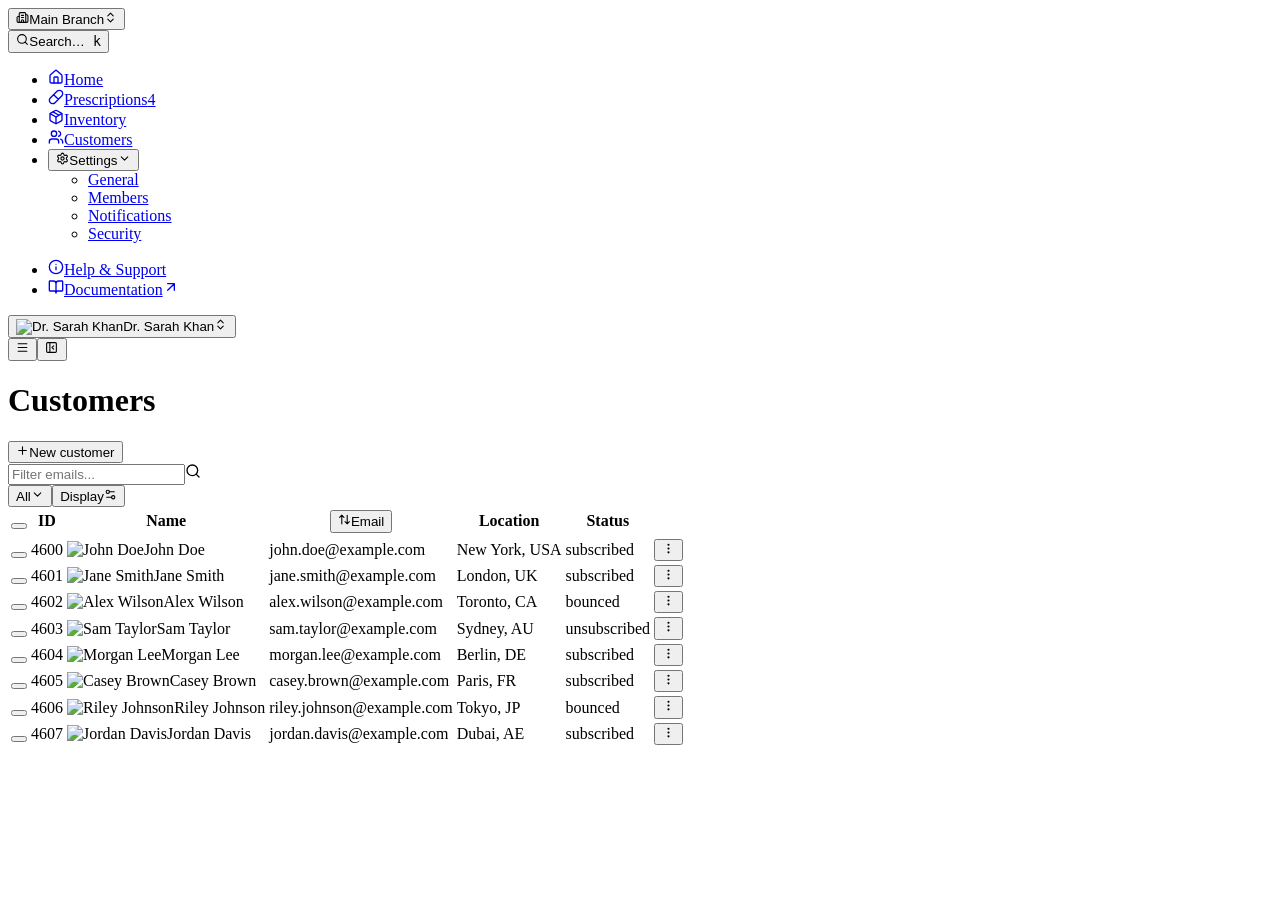
==== commit c8780dfe: "deploy: NumanNaseerNomi/Pharmacy_web@df1e2520e6a936c359a98e57e85b69d96b97a71a" ====
--- a/customers/index.html
+++ b/customers/index.html
@@ -1,4 +1,4 @@
-<!DOCTYPE html><html  lang="en"><head><meta charset="utf-8"><meta name="viewport" content="width=device-width, initial-scale=1"><title>NOMi Pharmacy</title><script type="importmap">{"imports":{"#entry":"/_nuxt/vLzbPWGU.js"}}</script><style id="nuxt-ui-colors">@layer theme {
+<!DOCTYPE html><html  lang="en"><head><meta charset="utf-8"><meta name="viewport" content="width=device-width, initial-scale=1"><title>NOMi Pharmacy</title><script type="importmap">{"imports":{"#entry":"/Pharmacy/_nuxt/vLzbPWGU.js"}}</script><style id="nuxt-ui-colors">@layer theme {
   :root, :host {
   --ui-color-primary-50: var(--color-green-50, oklch(98.2% 0.018 155.826));
   --ui-color-primary-100: var(--color-green-100, oklch(96.2% 0.044 156.743));
@@ -94,4 +94,4 @@
   --ui-warning: var(--ui-color-warning-400);
   --ui-error: var(--ui-color-error-400);
   }
-}</style><link rel="stylesheet" href="/_nuxt/entry.BQ_HwtVe.css" crossorigin><style>@layer base {:where(.i-lucide\:arrow-up-down){display:inline-block;width:1em;height:1em;background-color:currentColor;-webkit-mask-image:var(--svg);mask-image:var(--svg);-webkit-mask-repeat:no-repeat;mask-repeat:no-repeat;-webkit-mask-size:100% 100%;mask-size:100% 100%;--svg:url("data:image/svg+xml,%3Csvg xmlns='http://www.w3.org/2000/svg' viewBox='0 0 24 24' width='24' height='24'%3E%3Cpath fill='none' stroke='black' stroke-linecap='round' stroke-linejoin='round' stroke-width='2' d='m21 16l-4 4l-4-4m4 4V4M3 8l4-4l4 4M7 4v16'/%3E%3C/svg%3E")}:where(.i-lucide\:arrow-up-right){display:inline-block;width:1em;height:1em;background-color:currentColor;-webkit-mask-image:var(--svg);mask-image:var(--svg);-webkit-mask-repeat:no-repeat;mask-repeat:no-repeat;-webkit-mask-size:100% 100%;mask-size:100% 100%;--svg:url("data:image/svg+xml,%3Csvg xmlns='http://www.w3.org/2000/svg' viewBox='0 0 24 24' width='24' height='24'%3E%3Cpath fill='none' stroke='black' stroke-linecap='round' stroke-linejoin='round' stroke-width='2' d='M7 7h10v10M7 17L17 7'/%3E%3C/svg%3E")}:where(.i-lucide\:book-open){display:inline-block;width:1em;height:1em;background-color:currentColor;-webkit-mask-image:var(--svg);mask-image:var(--svg);-webkit-mask-repeat:no-repeat;mask-repeat:no-repeat;-webkit-mask-size:100% 100%;mask-size:100% 100%;--svg:url("data:image/svg+xml,%3Csvg xmlns='http://www.w3.org/2000/svg' viewBox='0 0 24 24' width='24' height='24'%3E%3Cpath fill='none' stroke='black' stroke-linecap='round' stroke-linejoin='round' stroke-width='2' d='M12 7v14m-9-3a1 1 0 0 1-1-1V4a1 1 0 0 1 1-1h5a4 4 0 0 1 4 4a4 4 0 0 1 4-4h5a1 1 0 0 1 1 1v13a1 1 0 0 1-1 1h-6a3 3 0 0 0-3 3a3 3 0 0 0-3-3z'/%3E%3C/svg%3E")}:where(.i-lucide\:building-2){display:inline-block;width:1em;height:1em;background-color:currentColor;-webkit-mask-image:var(--svg);mask-image:var(--svg);-webkit-mask-repeat:no-repeat;mask-repeat:no-repeat;-webkit-mask-size:100% 100%;mask-size:100% 100%;--svg:url("data:image/svg+xml,%3Csvg xmlns='http://www.w3.org/2000/svg' viewBox='0 0 24 24' width='24' height='24'%3E%3Cg fill='none' stroke='black' stroke-linecap='round' stroke-linejoin='round' stroke-width='2'%3E%3Cpath d='M10 12h4m-4-4h4m0 13v-3a2 2 0 0 0-4 0v3'/%3E%3Cpath d='M6 10H4a2 2 0 0 0-2 2v7a2 2 0 0 0 2 2h16a2 2 0 0 0 2-2V9a2 2 0 0 0-2-2h-2'/%3E%3Cpath d='M6 21V5a2 2 0 0 1 2-2h8a2 2 0 0 1 2 2v16'/%3E%3C/g%3E%3C/svg%3E")}:where(.i-lucide\:chevron-down){display:inline-block;width:1em;height:1em;background-color:currentColor;-webkit-mask-image:var(--svg);mask-image:var(--svg);-webkit-mask-repeat:no-repeat;mask-repeat:no-repeat;-webkit-mask-size:100% 100%;mask-size:100% 100%;--svg:url("data:image/svg+xml,%3Csvg xmlns='http://www.w3.org/2000/svg' viewBox='0 0 24 24' width='24' height='24'%3E%3Cpath fill='none' stroke='black' stroke-linecap='round' stroke-linejoin='round' stroke-width='2' d='m6 9l6 6l6-6'/%3E%3C/svg%3E")}:where(.i-lucide\:chevrons-up-down){display:inline-block;width:1em;height:1em;background-color:currentColor;-webkit-mask-image:var(--svg);mask-image:var(--svg);-webkit-mask-repeat:no-repeat;mask-repeat:no-repeat;-webkit-mask-size:100% 100%;mask-size:100% 100%;--svg:url("data:image/svg+xml,%3Csvg xmlns='http://www.w3.org/2000/svg' viewBox='0 0 24 24' width='24' height='24'%3E%3Cpath fill='none' stroke='black' stroke-linecap='round' stroke-linejoin='round' stroke-width='2' d='m7 15l5 5l5-5M7 9l5-5l5 5'/%3E%3C/svg%3E")}:where(.i-lucide\:ellipsis-vertical){display:inline-block;width:1em;height:1em;background-color:currentColor;-webkit-mask-image:var(--svg);mask-image:var(--svg);-webkit-mask-repeat:no-repeat;mask-repeat:no-repeat;-webkit-mask-size:100% 100%;mask-size:100% 100%;--svg:url("data:image/svg+xml,%3Csvg xmlns='http://www.w3.org/2000/svg' viewBox='0 0 24 24' width='24' height='24'%3E%3Cg fill='none' stroke='black' stroke-linecap='round' stroke-linejoin='round' stroke-width='2'%3E%3Ccircle cx='12' cy='12' r='1'/%3E%3Ccircle cx='12' cy='5' r='1'/%3E%3Ccircle cx='12' cy='19' r='1'/%3E%3C/g%3E%3C/svg%3E")}:where(.i-lucide\:house){display:inline-block;width:1em;height:1em;background-color:currentColor;-webkit-mask-image:var(--svg);mask-image:var(--svg);-webkit-mask-repeat:no-repeat;mask-repeat:no-repeat;-webkit-mask-size:100% 100%;mask-size:100% 100%;--svg:url("data:image/svg+xml,%3Csvg xmlns='http://www.w3.org/2000/svg' viewBox='0 0 24 24' width='24' height='24'%3E%3Cg fill='none' stroke='black' stroke-linecap='round' stroke-linejoin='round' stroke-width='2'%3E%3Cpath d='M15 21v-8a1 1 0 0 0-1-1h-4a1 1 0 0 0-1 1v8'/%3E%3Cpath d='M3 10a2 2 0 0 1 .709-1.528l7-6a2 2 0 0 1 2.582 0l7 6A2 2 0 0 1 21 10v9a2 2 0 0 1-2 2H5a2 2 0 0 1-2-2z'/%3E%3C/g%3E%3C/svg%3E")}:where(.i-lucide\:info){display:inline-block;width:1em;height:1em;background-color:currentColor;-webkit-mask-image:var(--svg);mask-image:var(--svg);-webkit-mask-repeat:no-repeat;mask-repeat:no-repeat;-webkit-mask-size:100% 100%;mask-size:100% 100%;--svg:url("data:image/svg+xml,%3Csvg xmlns='http://www.w3.org/2000/svg' viewBox='0 0 24 24' width='24' height='24'%3E%3Cg fill='none' stroke='black' stroke-linecap='round' stroke-linejoin='round' stroke-width='2'%3E%3Ccircle cx='12' cy='12' r='10'/%3E%3Cpath d='M12 16v-4m0-4h.01'/%3E%3C/g%3E%3C/svg%3E")}:where(.i-lucide\:menu){display:inline-block;width:1em;height:1em;background-color:currentColor;-webkit-mask-image:var(--svg);mask-image:var(--svg);-webkit-mask-repeat:no-repeat;mask-repeat:no-repeat;-webkit-mask-size:100% 100%;mask-size:100% 100%;--svg:url("data:image/svg+xml,%3Csvg xmlns='http://www.w3.org/2000/svg' viewBox='0 0 24 24' width='24' height='24'%3E%3Cpath fill='none' stroke='black' stroke-linecap='round' stroke-linejoin='round' stroke-width='2' d='M4 5h16M4 12h16M4 19h16'/%3E%3C/svg%3E")}:where(.i-lucide\:package){display:inline-block;width:1em;height:1em;background-color:currentColor;-webkit-mask-image:var(--svg);mask-image:var(--svg);-webkit-mask-repeat:no-repeat;mask-repeat:no-repeat;-webkit-mask-size:100% 100%;mask-size:100% 100%;--svg:url("data:image/svg+xml,%3Csvg xmlns='http://www.w3.org/2000/svg' viewBox='0 0 24 24' width='24' height='24'%3E%3Cg fill='none' stroke='black' stroke-linecap='round' stroke-linejoin='round' stroke-width='2'%3E%3Cpath d='M11 21.73a2 2 0 0 0 2 0l7-4A2 2 0 0 0 21 16V8a2 2 0 0 0-1-1.73l-7-4a2 2 0 0 0-2 0l-7 4A2 2 0 0 0 3 8v8a2 2 0 0 0 1 1.73zm1 .27V12'/%3E%3Cpath d='M3.29 7L12 12l8.71-5M7.5 4.27l9 5.15'/%3E%3C/g%3E%3C/svg%3E")}:where(.i-lucide\:panel-left-close){display:inline-block;width:1em;height:1em;background-color:currentColor;-webkit-mask-image:var(--svg);mask-image:var(--svg);-webkit-mask-repeat:no-repeat;mask-repeat:no-repeat;-webkit-mask-size:100% 100%;mask-size:100% 100%;--svg:url("data:image/svg+xml,%3Csvg xmlns='http://www.w3.org/2000/svg' viewBox='0 0 24 24' width='24' height='24'%3E%3Cg fill='none' stroke='black' stroke-linecap='round' stroke-linejoin='round' stroke-width='2'%3E%3Crect width='18' height='18' x='3' y='3' rx='2'/%3E%3Cpath d='M9 3v18m7-6l-3-3l3-3'/%3E%3C/g%3E%3C/svg%3E")}:where(.i-lucide\:pill){display:inline-block;width:1em;height:1em;background-color:currentColor;-webkit-mask-image:var(--svg);mask-image:var(--svg);-webkit-mask-repeat:no-repeat;mask-repeat:no-repeat;-webkit-mask-size:100% 100%;mask-size:100% 100%;--svg:url("data:image/svg+xml,%3Csvg xmlns='http://www.w3.org/2000/svg' viewBox='0 0 24 24' width='24' height='24'%3E%3Cpath fill='none' stroke='black' stroke-linecap='round' stroke-linejoin='round' stroke-width='2' d='m10.5 20.5l10-10a4.95 4.95 0 1 0-7-7l-10 10a4.95 4.95 0 1 0 7 7m-2-12l7 7'/%3E%3C/svg%3E")}:where(.i-lucide\:plus){display:inline-block;width:1em;height:1em;background-color:currentColor;-webkit-mask-image:var(--svg);mask-image:var(--svg);-webkit-mask-repeat:no-repeat;mask-repeat:no-repeat;-webkit-mask-size:100% 100%;mask-size:100% 100%;--svg:url("data:image/svg+xml,%3Csvg xmlns='http://www.w3.org/2000/svg' viewBox='0 0 24 24' width='24' height='24'%3E%3Cpath fill='none' stroke='black' stroke-linecap='round' stroke-linejoin='round' stroke-width='2' d='M5 12h14m-7-7v14'/%3E%3C/svg%3E")}:where(.i-lucide\:search){display:inline-block;width:1em;height:1em;background-color:currentColor;-webkit-mask-image:var(--svg);mask-image:var(--svg);-webkit-mask-repeat:no-repeat;mask-repeat:no-repeat;-webkit-mask-size:100% 100%;mask-size:100% 100%;--svg:url("data:image/svg+xml,%3Csvg xmlns='http://www.w3.org/2000/svg' viewBox='0 0 24 24' width='24' height='24'%3E%3Cg fill='none' stroke='black' stroke-linecap='round' stroke-linejoin='round' stroke-width='2'%3E%3Cpath d='m21 21l-4.34-4.34'/%3E%3Ccircle cx='11' cy='11' r='8'/%3E%3C/g%3E%3C/svg%3E")}:where(.i-lucide\:settings){display:inline-block;width:1em;height:1em;background-color:currentColor;-webkit-mask-image:var(--svg);mask-image:var(--svg);-webkit-mask-repeat:no-repeat;mask-repeat:no-repeat;-webkit-mask-size:100% 100%;mask-size:100% 100%;--svg:url("data:image/svg+xml,%3Csvg xmlns='http://www.w3.org/2000/svg' viewBox='0 0 24 24' width='24' height='24'%3E%3Cg fill='none' stroke='black' stroke-linecap='round' stroke-linejoin='round' stroke-width='2'%3E%3Cpath d='M9.671 4.136a2.34 2.34 0 0 1 4.659 0a2.34 2.34 0 0 0 3.319 1.915a2.34 2.34 0 0 1 2.33 4.033a2.34 2.34 0 0 0 0 3.831a2.34 2.34 0 0 1-2.33 4.033a2.34 2.34 0 0 0-3.319 1.915a2.34 2.34 0 0 1-4.659 0a2.34 2.34 0 0 0-3.32-1.915a2.34 2.34 0 0 1-2.33-4.033a2.34 2.34 0 0 0 0-3.831A2.34 2.34 0 0 1 6.35 6.051a2.34 2.34 0 0 0 3.319-1.915'/%3E%3Ccircle cx='12' cy='12' r='3'/%3E%3C/g%3E%3C/svg%3E")}:where(.i-lucide\:settings-2){display:inline-block;width:1em;height:1em;background-color:currentColor;-webkit-mask-image:var(--svg);mask-image:var(--svg);-webkit-mask-repeat:no-repeat;mask-repeat:no-repeat;-webkit-mask-size:100% 100%;mask-size:100% 100%;--svg:url("data:image/svg+xml,%3Csvg xmlns='http://www.w3.org/2000/svg' viewBox='0 0 24 24' width='24' height='24'%3E%3Cg fill='none' stroke='black' stroke-linecap='round' stroke-linejoin='round' stroke-width='2'%3E%3Cpath d='M14 17H5M19 7h-9'/%3E%3Ccircle cx='17' cy='17' r='3'/%3E%3Ccircle cx='7' cy='7' r='3'/%3E%3C/g%3E%3C/svg%3E")}:where(.i-lucide\:users){display:inline-block;width:1em;height:1em;background-color:currentColor;-webkit-mask-image:var(--svg);mask-image:var(--svg);-webkit-mask-repeat:no-repeat;mask-repeat:no-repeat;-webkit-mask-size:100% 100%;mask-size:100% 100%;--svg:url("data:image/svg+xml,%3Csvg xmlns='http://www.w3.org/2000/svg' viewBox='0 0 24 24' width='24' height='24'%3E%3Cg fill='none' stroke='black' stroke-linecap='round' stroke-linejoin='round' stroke-width='2'%3E%3Cpath d='M16 21v-2a4 4 0 0 0-4-4H6a4 4 0 0 0-4 4v2M16 3.128a4 4 0 0 1 0 7.744M22 21v-2a4 4 0 0 0-3-3.87'/%3E%3Ccircle cx='9' cy='7' r='4'/%3E%3C/g%3E%3C/svg%3E")}}</style><link rel="preload" as="fetch" crossorigin="anonymous" href="/customers/_payload.json?879a2748-9874-499f-8be1-ccadd334eacb"><link rel="modulepreload" as="script" crossorigin href="/_nuxt/vLzbPWGU.js"><link rel="modulepreload" as="script" crossorigin href="/_nuxt/DkD_ukzI.js"><link rel="modulepreload" as="script" crossorigin href="/_nuxt/olksPaYr.js"><link rel="modulepreload" as="script" crossorigin href="/_nuxt/QTnfLwEv.js"><link rel="modulepreload" as="script" crossorigin href="/_nuxt/C9jEzNRt.js"><link rel="modulepreload" as="script" crossorigin href="/_nuxt/GhjfIRs7.js"><link rel="modulepreload" as="script" crossorigin href="/_nuxt/Bp4IR0Sc.js"><link rel="modulepreload" as="script" crossorigin href="/_nuxt/Y0gkCWGb.js"><link rel="modulepreload" as="script" crossorigin href="/_nuxt/CL-BQoS8.js"><link rel="modulepreload" as="script" crossorigin href="/_nuxt/DbLlSmff.js"><link rel="modulepreload" as="script" crossorigin href="/_nuxt/DhJuzHNY.js"><link rel="modulepreload" as="script" crossorigin href="/_nuxt/DVLPGCjP.js"><link rel="modulepreload" as="script" crossorigin href="/_nuxt/DHvDOpDx.js"><link rel="modulepreload" as="script" crossorigin href="/_nuxt/DHAeU7wa.js"><link rel="modulepreload" as="script" crossorigin href="/_nuxt/Bm0Y_cct.js"><link rel="modulepreload" as="script" crossorigin href="/_nuxt/BO6A17hv.js"><link rel="modulepreload" as="script" crossorigin href="/_nuxt/CIOJBTxK.js"><link rel="modulepreload" as="script" crossorigin href="/_nuxt/Cc0Wm6mx.js"><link rel="modulepreload" as="script" crossorigin href="/_nuxt/YfpLeVGk.js"><link rel="modulepreload" as="script" crossorigin href="/_nuxt/GH15Ejjl.js"><link rel="modulepreload" as="script" crossorigin href="/_nuxt/CVLd-Nhr.js"><link rel="modulepreload" as="script" crossorigin href="/_nuxt/DL-Axi21.js"><link rel="modulepreload" as="script" crossorigin href="/_nuxt/D7tkSzIE.js"><link rel="modulepreload" as="script" crossorigin href="/_nuxt/DR-nxSLa.js"><link rel="modulepreload" as="script" crossorigin href="/_nuxt/CRYW6qlw.js"><link rel="modulepreload" as="script" crossorigin href="/_nuxt/CmzPaCKE.js"><link rel="modulepreload" as="script" crossorigin href="/_nuxt/DIfcuavC.js"><link rel="modulepreload" as="script" crossorigin href="/_nuxt/oBs7wiLJ.js"><link rel="modulepreload" as="script" crossorigin href="/_nuxt/Dy5k_TrA.js"><link rel="modulepreload" as="script" crossorigin href="/_nuxt/RzODIVgG.js"><link rel="modulepreload" as="script" crossorigin href="/_nuxt/DTE_mn_R2.js"><link rel="modulepreload" as="script" crossorigin href="/_nuxt/D0IkMatx.js"><link rel="modulepreload" as="script" crossorigin href="/_nuxt/hd9q__CC.js"><link rel="modulepreload" as="script" crossorigin href="/_nuxt/BeiEQucZ.js"><link rel="modulepreload" as="script" crossorigin href="/_nuxt/HrCXZes0.js"><link rel="modulepreload" as="script" crossorigin href="/_nuxt/CHOchlEm.js"><link rel="modulepreload" as="script" crossorigin href="/_nuxt/MWetsS9G2.js"><script type="module" src="/_nuxt/vLzbPWGU.js" crossorigin></script><link rel="prefetch" as="script" crossorigin href="/_nuxt/DwU7ihFP.js"><meta name="theme-color" content="white"><link rel="icon" href="/favicon.ico"><meta name="description" content="A professional dashboard template built with Nuxt UI, featuring multiple pages, data visualization, and comprehensive management capabilities for creating powerful admin interfaces."><meta property="og:title" content="NOMi Pharmacy"><meta property="og:description" content="A professional dashboard template built with Nuxt UI, featuring multiple pages, data visualization, and comprehensive management capabilities for creating powerful admin interfaces."><meta property="og:image" content="https://ui.nuxt.com/assets/templates/nuxt/dashboard-light.png"><meta name="twitter:card" content="summary_large_image"><script>"use strict";(()=>{const o=window,e=document.documentElement,c=["dark","light"],s=getStorageValue("localStorage","nuxt-color-mode")||"system";let r=s==="system"?f():s;const l=e.getAttribute("data-color-mode-forced");l&&(r=l),i(r),o["__NUXT_COLOR_MODE__"]={preference:s,value:r,getColorScheme:f,addColorScheme:i,removeColorScheme:d};function i(t){const a=""+t+"",n="";e.classList?e.classList.add(a):e.className+=" "+a,n&&e.setAttribute("data-"+n,t)}function d(t){const a=""+t+"",n="";e.classList?e.classList.remove(a):e.className=e.className.replace(new RegExp(a,"g"),""),n&&e.removeAttribute("data-"+n)}function u(t){return o.matchMedia("(prefers-color-scheme"+t+")")}function f(){if(o.matchMedia&&u("").media!=="not all"){for(const t of c)if(u(":"+t).matches)return t}return"light"}})();function getStorageValue(o,e){switch(o){case"localStorage":try{return window.localStorage.getItem(e)}catch{return null}case"sessionStorage":try{return window.sessionStorage.getItem(e)}catch{return null}case"cookie":try{return getCookie(e)}catch{return null}default:return null}}function getCookie(o){const c=("; "+window.document.cookie).split("; "+o+"=");if(c.length===2){const s=c.pop();return s?s.split(";").shift():null}}</script></head><body><div id="__nuxt" class="isolate"><!--[--><!--[--><!--[--><!--[--><!--[--><div class="nuxt-loading-indicator" style="position:fixed;top:0;right:0;left:0;pointer-events:none;width:auto;height:3px;opacity:0;background:repeating-linear-gradient(to right,#00dc82 0%,#34cdfe 50%,#0047e1 100%);background-size:0% auto;transform:scaleX(0%);transform-origin:left;transition:transform 0.1s, height 0.4s, opacity 0.4s;z-index:999999;"></div><div class="fixed inset-0 flex overflow-hidden"><!--[--><!--[--><!----><!----><!----><div id="pharmacy-dashboard-sidebar-default" data-slot="root" data-collapsed="false" data-dragging="false" class="relative hidden lg:flex flex-col min-h-svh min-w-16 w-(--width) shrink-0 border-e border-default bg-elevated/25" style="--width:15rem;"><div data-slot="header" class="h-(--ui-header-height) shrink-0 flex items-center gap-1.5 px-4"><!--[--><!--[--><!--[--><!--[--><button type="button" data-slot="base" id="reka-dropdown-menu-trigger-v-0-0" aria-haspopup="menu" aria-expanded="false" data-state="closed" class="rounded-md font-medium inline-flex items-center disabled:cursor-not-allowed aria-disabled:cursor-not-allowed disabled:opacity-75 aria-disabled:opacity-75 transition-colors px-2.5 text-sm gap-1.5 w-full justify-center text-default hover:bg-elevated active:bg-elevated outline-inverted/25 focus-visible:outline-3 hover:disabled:bg-transparent dark:hover:disabled:bg-transparent hover:aria-disabled:bg-transparent dark:hover:aria-disabled:bg-transparent data-[state=open]:bg-elevated py-2"><!--[--><!--[--><span data-slot="leadingAvatar" class="inline-flex items-center justify-center select-none rounded-full align-middle bg-elevated size-5 text-[10px] shrink-0" style=""><span class="iconify i-lucide:building-2 shrink-0 text-primary size-4" aria-hidden="true" style="" data-slot="icon"></span></span><!--]--><!--[--><span data-slot="label" class="truncate">Main Branch</span><!--]--><!--[--><span class="iconify i-lucide:chevrons-up-down shrink-0 size-5 ms-auto text-dimmed" aria-hidden="true" style="" data-slot="trailingIcon"></span><!--]--><!--]--></button><!--[--><!----><!--v-if--><!--]--><!--]--><!--]--><!--]--><!--]--></div><div data-slot="body" class="flex flex-col gap-4 flex-1 overflow-y-auto px-4 py-2"><!--[--><!--[--><!----><button type="button" data-slot="base" class="rounded-md font-medium inline-flex items-center disabled:cursor-not-allowed aria-disabled:cursor-not-allowed disabled:opacity-75 aria-disabled:opacity-75 transition-colors px-2.5 py-1.5 text-sm gap-1.5 ring-inset text-default hover:bg-elevated active:bg-elevated disabled:bg-default aria-disabled:bg-default outline-inverted/25 focus-visible:outline-3 focus-visible:ring-inverted bg-transparent ring ring-default"><!--[--><!--[--><span class="iconify i-lucide:search shrink-0 size-5" aria-hidden="true" style="" data-slot="leadingIcon"></span><!--]--><!--[--><span data-slot="label" class="truncate">Search…</span><!--]--><!--[--><span data-slot="trailing" class="hidden lg:flex items-center gap-0.5 ms-auto"><!--[--><!--[--><kbd class="inline-flex items-center justify-center px-1 rounded-sm font-medium font-sans uppercase h-5 min-w-[20px] text-[11px] ring ring-inset ring-accented text-default bg-elevated"><!--[--> <!--]--></kbd><kbd class="inline-flex items-center justify-center px-1 rounded-sm font-medium font-sans uppercase h-5 min-w-[20px] text-[11px] ring ring-inset ring-accented text-default bg-elevated"><!--[-->k<!--]--></kbd><!--]--><!--]--></span><!--]--><!--]--></button><!--]--><!--[--><!----><!----><nav data-slot="root" data-collapsed="false" class="relative flex gap-1.5 [&amp;&gt;div]:min-w-0 flex-col" data-orientation="vertical" dir="ltr" data-reka-navigation-menu><!--[--><!--[--><!--]--><!--[--><!--[--><ul data-slot="list" class="isolate min-w-0"><!--[--><!--[--><li data-state="closed" data-orientation="vertical" data-slot="item" class="min-w-0"><!--[--><!--[--><!--[--><a href="/" data-reka-collection-item data-slot="link" class="group relative w-full flex items-center gap-1.5 font-medium text-sm before:absolute before:z-[-1] before:rounded-md focus:outline-none focus-visible:outline-none focus-visible:before:outline-3 before:outline-primary/25 flex-row px-2.5 py-1.5 before:inset-y-px before:inset-x-0 text-muted hover:text-highlighted hover:before:bg-elevated/50 transition-colors before:transition-colors"><!--[--><!--[--><!--[--><span class="iconify i-lucide:house shrink-0 size-5 text-dimmed group-hover:text-default transition-colors" aria-hidden="true" style="" data-slot="linkLeadingIcon"></span><!--]--><span data-slot="linkLabel" class="truncate"><!--[-->Home<!--]--><!----></span><!----><!--]--><!--]--></a><!----><!--]--><!----><!--]--><!--]--></li><li data-state="closed" data-orientation="vertical" data-slot="item" class="min-w-0"><!--[--><!--[--><!--[--><a href="/prescriptions" data-reka-collection-item data-slot="link" class="group relative w-full flex items-center gap-1.5 font-medium text-sm before:absolute before:z-[-1] before:rounded-md focus:outline-none focus-visible:outline-none focus-visible:before:outline-3 before:outline-primary/25 flex-row px-2.5 py-1.5 before:inset-y-px before:inset-x-0 text-muted hover:text-highlighted hover:before:bg-elevated/50 transition-colors before:transition-colors"><!--[--><!--[--><!--[--><span class="iconify i-lucide:pill shrink-0 size-5 text-dimmed group-hover:text-default transition-colors" aria-hidden="true" style="" data-slot="linkLeadingIcon"></span><!--]--><span data-slot="linkLabel" class="truncate"><!--[-->Prescriptions<!--]--><!----></span><span data-slot="linkTrailing" class="group ms-auto inline-flex gap-1.5 items-center"><!--[--><span data-slot="linkTrailingBadge" class="font-medium inline-flex items-center text-[10px]/3 px-1.5 py-1 gap-1 rounded-sm ring ring-inset ring-accented text-default bg-default shrink-0"><!--[--><!----><!--]--><!--[--><span data-slot="label" class="truncate">4</span><!--]--><!--[--><!----><!--]--></span><!----><!--]--></span><!--]--><!--]--></a><!----><!--]--><!----><!--]--><!--]--></li><li data-state="closed" data-orientation="vertical" data-slot="item" class="min-w-0"><!--[--><!--[--><!--[--><a href="/inventory" data-reka-collection-item data-slot="link" class="group relative w-full flex items-center gap-1.5 font-medium text-sm before:absolute before:z-[-1] before:rounded-md focus:outline-none focus-visible:outline-none focus-visible:before:outline-3 before:outline-primary/25 flex-row px-2.5 py-1.5 before:inset-y-px before:inset-x-0 text-muted hover:text-highlighted hover:before:bg-elevated/50 transition-colors before:transition-colors"><!--[--><!--[--><!--[--><span class="iconify i-lucide:package shrink-0 size-5 text-dimmed group-hover:text-default transition-colors" aria-hidden="true" style="" data-slot="linkLeadingIcon"></span><!--]--><span data-slot="linkLabel" class="truncate"><!--[-->Inventory<!--]--><!----></span><!----><!--]--><!--]--></a><!----><!--]--><!----><!--]--><!--]--></li><li data-state="closed" data-orientation="vertical" data-slot="item" class="min-w-0"><!--[--><!--[--><!--[--><a href="/customers" data-reka-collection-item data-active aria-current="page" data-slot="link" class="group relative w-full flex items-center gap-1.5 font-medium text-sm before:absolute before:z-[-1] before:rounded-md focus:outline-none focus-visible:outline-none focus-visible:before:outline-3 before:outline-primary/25 flex-row px-2.5 py-1.5 before:inset-y-px before:inset-x-0 text-primary before:bg-elevated"><!--[--><!--[--><!--[--><span class="iconify i-lucide:users shrink-0 size-5 text-primary group-data-[state=open]:text-primary" aria-hidden="true" style="" data-slot="linkLeadingIcon"></span><!--]--><span data-slot="linkLabel" class="truncate"><!--[-->Customers<!--]--><!----></span><!----><!--]--><!--]--></a><!----><!--]--><!----><!--]--><!--]--></li><li data-state="open" data-orientation="vertical" data-slot="item" class="min-w-0"><!--[--><!--[--><!--[--><button type="button" aria-controls aria-expanded="true" data-state="open" id="reka-accordion-trigger-v-0-2" data-reka-collection-item data-orientation="vertical" data-slot="link" class="group relative w-full flex items-center gap-1.5 font-medium text-sm before:absolute before:z-[-1] before:rounded-md focus:outline-none focus-visible:outline-none focus-visible:before:outline-3 before:outline-primary/25 flex-row px-2.5 py-1.5 before:inset-y-px before:inset-x-0 text-muted hover:text-highlighted hover:before:bg-elevated/50 transition-colors before:transition-colors"><!--[--><!--[--><!--[--><span class="iconify i-lucide:settings shrink-0 size-5 text-dimmed group-hover:text-default transition-colors" aria-hidden="true" style="" data-slot="linkLeadingIcon"></span><!--]--><span data-slot="linkLabel" class="truncate"><!--[-->Settings<!--]--><!----></span><span aria-controls aria-expanded="true" data-state="open" id="reka-accordion-trigger-v-0-2" data-reka-collection-item data-orientation="vertical" data-slot="linkTrailing" class="group ms-auto inline-flex gap-1.5 items-center"><!--[--><!--[--><!--[--><!----><span class="iconify i-lucide:chevron-down size-5 transform shrink-0 group-data-[state=open]:rotate-180 transition-transform duration-200" aria-hidden="true" style="" data-slot="linkTrailingIcon"></span><!--]--><!--]--><!--]--></span><!--]--><!--]--></button><!----><!--]--><div role="region" aria-labelledby="reka-accordion-trigger-v-0-2" data-orientation="vertical" style="--reka-accordion-content-width:var(--reka-collapsible-content-width);--reka-accordion-content-height:var(--reka-collapsible-content-height);--reka-collapsible-content-height:0px;--reka-collapsible-content-width:0px;" data-slot="content" class="data-[state=open]:animate-[collapsible-down_200ms_ease-out] data-[state=closed]:animate-[collapsible-up_200ms_ease-out] data-[state=closed]:overflow-hidden" id="reka-collapsible-content-v-0-3"><!--[--><!--[--><ul data-slot="childList" class="isolate ms-5 border-s border-default"><!--[--><!--[--><li data-state="closed" data-orientation="vertical" data-slot="childItem" class="ps-1.5 -ms-px"><!--[--><!--[--><!--[--><a href="/settings" data-reka-collection-item data-slot="link" class="group relative w-full flex items-center gap-1.5 font-medium text-sm before:absolute before:z-[-1] before:rounded-md focus:outline-none focus-visible:outline-none focus-visible:before:outline-3 before:outline-primary/25 flex-row px-2.5 py-1.5 before:inset-y-px before:inset-x-0 text-muted hover:text-highlighted hover:before:bg-elevated/50 transition-colors before:transition-colors"><!--[--><!--[--><!--[--><!----><!--]--><span data-slot="linkLabel" class="truncate"><!--[-->General<!--]--><!----></span><!----><!--]--><!--]--></a><!----><!--]--><!----><!--]--><!--]--></li><li data-state="closed" data-orientation="vertical" data-slot="childItem" class="ps-1.5 -ms-px"><!--[--><!--[--><!--[--><a href="/settings/members" data-reka-collection-item data-slot="link" class="group relative w-full flex items-center gap-1.5 font-medium text-sm before:absolute before:z-[-1] before:rounded-md focus:outline-none focus-visible:outline-none focus-visible:before:outline-3 before:outline-primary/25 flex-row px-2.5 py-1.5 before:inset-y-px before:inset-x-0 text-muted hover:text-highlighted hover:before:bg-elevated/50 transition-colors before:transition-colors"><!--[--><!--[--><!--[--><!----><!--]--><span data-slot="linkLabel" class="truncate"><!--[-->Members<!--]--><!----></span><!----><!--]--><!--]--></a><!----><!--]--><!----><!--]--><!--]--></li><li data-state="closed" data-orientation="vertical" data-slot="childItem" class="ps-1.5 -ms-px"><!--[--><!--[--><!--[--><a href="/settings/notifications" data-reka-collection-item data-slot="link" class="group relative w-full flex items-center gap-1.5 font-medium text-sm before:absolute before:z-[-1] before:rounded-md focus:outline-none focus-visible:outline-none focus-visible:before:outline-3 before:outline-primary/25 flex-row px-2.5 py-1.5 before:inset-y-px before:inset-x-0 text-muted hover:text-highlighted hover:before:bg-elevated/50 transition-colors before:transition-colors"><!--[--><!--[--><!--[--><!----><!--]--><span data-slot="linkLabel" class="truncate"><!--[-->Notifications<!--]--><!----></span><!----><!--]--><!--]--></a><!----><!--]--><!----><!--]--><!--]--></li><li data-state="closed" data-orientation="vertical" data-slot="childItem" class="ps-1.5 -ms-px"><!--[--><!--[--><!--[--><a href="/settings/security" data-reka-collection-item data-slot="link" class="group relative w-full flex items-center gap-1.5 font-medium text-sm before:absolute before:z-[-1] before:rounded-md focus:outline-none focus-visible:outline-none focus-visible:before:outline-3 before:outline-primary/25 flex-row px-2.5 py-1.5 before:inset-y-px before:inset-x-0 text-muted hover:text-highlighted hover:before:bg-elevated/50 transition-colors before:transition-colors"><!--[--><!--[--><!--[--><!----><!--]--><span data-slot="linkLabel" class="truncate"><!--[-->Security<!--]--><!----></span><!----><!--]--><!--]--></a><!----><!--]--><!----><!--]--><!--]--></li><!--]--><!--]--></ul><!--]--><!--]--></div><!--]--><!--]--></li><!--]--><!--]--></ul><!----><!--]--><!--]--><!--[--><!--]--><!----><!--]--></nav><!--]--><!--[--><!----><!----><nav data-slot="root" data-collapsed="false" class="relative flex gap-1.5 [&amp;&gt;div]:min-w-0 flex-col mt-auto" data-orientation="vertical" dir="ltr" data-reka-navigation-menu><!--[--><!--[--><!--]--><!--[--><!--[--><ul data-slot="list" class="isolate min-w-0"><!--[--><!--[--><li data-state="closed" data-orientation="vertical" data-slot="item" class="min-w-0"><!--[--><!--[--><!--[--><a href="/settings" data-reka-collection-item data-slot="link" class="group relative w-full flex items-center gap-1.5 font-medium text-sm before:absolute before:z-[-1] before:rounded-md focus:outline-none focus-visible:outline-none focus-visible:before:outline-3 before:outline-primary/25 flex-row px-2.5 py-1.5 before:inset-y-px before:inset-x-0 text-muted hover:text-highlighted hover:before:bg-elevated/50 transition-colors before:transition-colors"><!--[--><!--[--><!--[--><span class="iconify i-lucide:info shrink-0 size-5 text-dimmed group-hover:text-default transition-colors" aria-hidden="true" style="" data-slot="linkLeadingIcon"></span><!--]--><span data-slot="linkLabel" class="truncate"><!--[-->Help &amp; Support<!--]--><!----></span><!----><!--]--><!--]--></a><!----><!--]--><!----><!--]--><!--]--></li><li data-state="closed" data-orientation="vertical" data-slot="item" class="min-w-0"><!--[--><!--[--><!--[--><a href="https://ui.nuxt.com" rel="noopener noreferrer" target="_blank" data-reka-collection-item data-slot="link" class="group relative w-full flex items-center gap-1.5 font-medium text-sm before:absolute before:z-[-1] before:rounded-md focus:outline-none focus-visible:outline-none focus-visible:before:outline-3 before:outline-primary/25 flex-row px-2.5 py-1.5 before:inset-y-px before:inset-x-0 text-muted hover:text-highlighted hover:before:bg-elevated/50 transition-colors before:transition-colors"><!--[--><!--[--><!--[--><span class="iconify i-lucide:book-open shrink-0 size-5 text-dimmed group-hover:text-default transition-colors" aria-hidden="true" style="" data-slot="linkLeadingIcon"></span><!--]--><span data-slot="linkLabel" class="truncate"><!--[-->Documentation<!--]--><span class="iconify i-lucide:arrow-up-right inline-block size-3 align-top text-dimmed" aria-hidden="true" style="" data-slot="linkLabelExternalIcon"></span></span><!----><!--]--><!--]--></a><!----><!--]--><!----><!--]--><!--]--></li><!--]--><!--]--></ul><!----><!--]--><!--]--><!--[--><!--]--><!----><!--]--></nav><!--]--><!--]--></div><div data-slot="footer" class="shrink-0 flex items-center gap-1.5 px-4 py-2 lg:border-t lg:border-default"><!--[--><!--[--><!--[--><!--[--><button type="button" data-slot="base" id="reka-dropdown-menu-trigger-v-0-5" aria-haspopup="menu" aria-expanded="false" data-state="closed" name="Dr. Sarah Khan" class="rounded-md font-medium inline-flex items-center disabled:cursor-not-allowed aria-disabled:cursor-not-allowed disabled:opacity-75 aria-disabled:opacity-75 transition-colors px-2.5 py-1.5 text-sm gap-1.5 w-full justify-center text-default hover:bg-elevated active:bg-elevated outline-inverted/25 focus-visible:outline-3 hover:disabled:bg-transparent dark:hover:disabled:bg-transparent hover:aria-disabled:bg-transparent dark:hover:aria-disabled:bg-transparent data-[state=open]:bg-elevated"><!--[--><!--[--><span data-slot="root" class="inline-flex items-center justify-center shrink-0 select-none rounded-full align-middle bg-elevated size-6 text-xs" style=""><img src="https://i.pravatar.cc/128?u=pharmacy-admin" alt="Dr. Sarah Khan" width="24" height="24" data-slot="image" class="h-full w-full rounded-[inherit] object-cover"></span><!--]--><!--[--><span data-slot="label" class="truncate">Dr. Sarah Khan</span><!--]--><!--[--><span class="iconify i-lucide:chevrons-up-down shrink-0 size-5 ms-auto text-dimmed" aria-hidden="true" style="" data-slot="trailingIcon"></span><!--]--><!--]--></button><!--[--><!----><!--v-if--><!--]--><!--]--><!--]--><!--]--><!--]--></div></div><!--[--><div role="separator" class="hidden lg:block touch-none select-none cursor-ew-resize relative before:absolute before:inset-y-0 before:-left-1.5 before:-right-1.5 before:z-1" aria-controls="pharmacy-dashboard-sidebar-default" data-slot="handle"><!--[--><!--]--></div><!--]--><!--[--><!----><!--v-if--><!--]--><!--]--><!--[--><!----><!----><!--v-if--><!--]--><!--[--><!--[--><div id="pharmacy-dashboard-panel-customers" data-slot="root" data-dragging="false" class="relative flex flex-col min-w-0 min-h-svh lg:not-last:border-e lg:not-last:border-default flex-1" style=""><!--[--><!--[--><!--[--><!----><div data-slot="root" class="h-(--ui-header-height) shrink-0 flex items-center justify-between border-b border-default px-4 sm:px-6 gap-1.5"><div data-slot="left" class="flex items-center gap-1.5 min-w-0"><!--[--><button type="button" data-slot="toggle" aria-label="Open sidebar" class="rounded-md font-medium inline-flex items-center disabled:cursor-not-allowed aria-disabled:cursor-not-allowed disabled:opacity-75 aria-disabled:opacity-75 transition-colors text-sm gap-1.5 text-default hover:bg-elevated active:bg-elevated outline-inverted/25 focus-visible:outline-3 hover:disabled:bg-transparent dark:hover:disabled:bg-transparent hover:aria-disabled:bg-transparent dark:hover:aria-disabled:bg-transparent p-1.5 lg:hidden"><!--[--><!--[--><span class="iconify i-lucide:menu shrink-0 size-5" aria-hidden="true" style="" data-slot="leadingIcon"></span><!--]--><!--[--><!----><!--]--><!--[--><!----><!--]--><!--]--></button><!--]--><!--[--><!--[--><button type="button" data-slot="base" aria-label="Collapse sidebar" class="rounded-md font-medium items-center disabled:cursor-not-allowed aria-disabled:cursor-not-allowed disabled:opacity-75 aria-disabled:opacity-75 transition-colors text-sm gap-1.5 text-default hover:bg-elevated active:bg-elevated outline-inverted/25 focus-visible:outline-3 hover:disabled:bg-transparent dark:hover:disabled:bg-transparent hover:aria-disabled:bg-transparent dark:hover:aria-disabled:bg-transparent p-1.5 hidden lg:flex"><!--[--><!--[--><span class="iconify i-lucide:panel-left-close shrink-0 size-5" aria-hidden="true" style="" data-slot="leadingIcon"></span><!--]--><!--[--><!----><!--]--><!--[--><!----><!--]--><!--]--></button><!--]--><h1 data-slot="title" class="flex items-center gap-1.5 font-semibold text-highlighted truncate"><!--[-->Customers<!--]--></h1><!--[--><!--]--><!--]--></div><!----><div data-slot="right" class="flex items-center shrink-0 gap-1.5"><!--[--><!--[--><!----><button type="button" data-slot="base" aria-haspopup="dialog" aria-expanded="false" data-state="closed" class="rounded-md font-medium inline-flex items-center disabled:cursor-not-allowed aria-disabled:cursor-not-allowed disabled:opacity-75 aria-disabled:opacity-75 transition-colors px-2.5 py-1.5 text-sm gap-1.5 text-inverted bg-primary hover:bg-primary/75 active:bg-primary/75 disabled:bg-primary aria-disabled:bg-primary outline-primary/25 focus-visible:outline-3"><!--[--><!--[--><span class="iconify i-lucide:plus shrink-0 size-5" aria-hidden="true" style="" data-slot="leadingIcon"></span><!--]--><!--[--><span data-slot="label" class="truncate">New customer</span><!--]--><!--[--><!----><!--]--><!--]--></button><!--v-if--><!--]--><!--]--><!----></div></div><!--]--><!--]--><div data-slot="body" class="flex flex-col gap-4 sm:gap-6 flex-1 overflow-y-auto p-4 sm:p-6"><!--[--><div class="flex flex-wrap items-center justify-between gap-1.5 mb-4"><div data-slot="root" class="relative inline-flex items-center max-w-sm"><input type="text" value placeholder="Filter emails..." class="w-full rounded-md border-0 appearance-none placeholder:text-dimmed disabled:cursor-not-allowed disabled:opacity-75 transition-colors px-2.5 py-1.5 text-base/5 gap-1.5 text-highlighted bg-default ring ring-inset ring-accented outline-primary/25 focus-visible:outline-3 focus-visible:ring-primary ps-9 md:text-sm" autocomplete="off" data-slot="base"><!--[--><!--]--><span data-slot="leading" class="absolute inset-y-0 start-0 flex items-center ps-2.5"><!--[--><span class="iconify i-lucide:search shrink-0 text-dimmed size-5" aria-hidden="true" style="" data-slot="leadingIcon"></span><!--]--></span><!----></div><div class="flex flex-wrap items-center gap-1.5"><!--[--><!--[--><button data-slot="base" class="relative group rounded-md inline-flex items-center disabled:cursor-not-allowed disabled:opacity-75 transition-colors px-2.5 py-1.5 text-sm gap-1.5 text-highlighted bg-default ring ring-inset ring-accented hover:bg-elevated disabled:bg-default outline-primary/25 focus-visible:outline-3 focus-visible:ring-primary pe-9 md:text-sm min-w-28" role="combobox" type="button" aria-controls="reka-select-content-v-0-13-1" aria-expanded="false" aria-required="false" aria-autocomplete="none" dir="ltr" data-state="closed"><!--[--><!----><!--[--><span style="pointer-events:none;" data-placeholder data-slot="value" class="truncate pointer-events-none"><!--[--><!--[-->All<!--]--><!--]--></span><!--]--><span data-slot="trailing" class="absolute inset-y-0 end-0 flex items-center pe-2.5"><!--[--><span class="iconify i-lucide:chevron-down shrink-0 text-dimmed size-5" aria-hidden="true" style="" data-slot="trailingIcon"></span><!--]--></span><!--]--></button><!--v-if--><!--]--><!--v-if--><!--]--><!--[--><!--[--><!--[--><button type="button" data-slot="base" id="reka-dropdown-menu-trigger-v-0-13-2" aria-haspopup="menu" aria-expanded="false" data-state="closed" class="rounded-md font-medium inline-flex items-center disabled:cursor-not-allowed aria-disabled:cursor-not-allowed disabled:opacity-75 aria-disabled:opacity-75 transition-colors px-2.5 py-1.5 text-sm gap-1.5 ring ring-inset ring-accented text-default bg-default hover:bg-elevated active:bg-elevated disabled:bg-default aria-disabled:bg-default outline-inverted/25 focus-visible:outline-3 focus-visible:ring-inverted"><!--[--><!--[--><!----><!--]--><!--[--><span data-slot="label" class="truncate">Display</span><!--]--><!--[--><span class="iconify i-lucide:settings-2 shrink-0 size-5" aria-hidden="true" style="" data-slot="trailingIcon"></span><!--]--><!--]--></button><!--[--><!----><!--v-if--><!--]--><!--]--><!--]--><!--]--></div></div><!--[--><!----><!----><div data-slot="root" class="relative overflow-auto outline-primary/25 focus-visible:outline-3"><table data-slot="base" class="min-w-full overflow-clip table-fixed border-separate border-spacing-0"><!----><thead data-slot="thead" class="relative [&amp;&gt;tr]:bg-elevated/50 [&amp;&gt;tr]:after:content-none"><!--[--><tr data-slot="tr" class="data-[selected=true]:bg-elevated/50"><!--[--><th data-pinned="false" scope="col" data-slot="th" class="px-4 py-3.5 text-sm text-highlighted text-start font-semibold [&amp;:has([role=checkbox])]:pe-0 first:rounded-l-lg last:rounded-r-lg border-y border-default first:border-l last:border-r" style=""><!--[--><div data-slot="root" class="relative flex items-start flex-row"><div data-slot="container" class="flex items-center h-5"><!--[--><button aria-label="Select all" data-slot="base" class="rounded-sm ring ring-inset ring-accented overflow-hidden focus-visible:outline-3 outline-primary/25 focus-visible:ring-primary size-4" id="v-0-13-3" role="checkbox" type="button" aria-checked="false" aria-required="false" data-state="unchecked"><!--[--><!----><!--]--></button><!--v-if--><!--]--></div><!----></div><!--]--></th><th data-pinned="false" scope="col" data-slot="th" class="px-4 py-3.5 text-sm text-highlighted text-start font-semibold [&amp;:has([role=checkbox])]:pe-0 first:rounded-l-lg last:rounded-r-lg border-y border-default first:border-l last:border-r" style=""><!--[-->ID<!--]--></th><th data-pinned="false" scope="col" data-slot="th" class="px-4 py-3.5 text-sm text-highlighted text-start font-semibold [&amp;:has([role=checkbox])]:pe-0 first:rounded-l-lg last:rounded-r-lg border-y border-default first:border-l last:border-r" style=""><!--[-->Name<!--]--></th><th data-pinned="false" scope="col" data-slot="th" class="px-4 py-3.5 text-sm text-highlighted text-start font-semibold [&amp;:has([role=checkbox])]:pe-0 first:rounded-l-lg last:rounded-r-lg border-y border-default first:border-l last:border-r" style=""><!--[--><button type="button" data-slot="base" class="rounded-md font-medium inline-flex items-center disabled:cursor-not-allowed aria-disabled:cursor-not-allowed disabled:opacity-75 aria-disabled:opacity-75 transition-colors px-2.5 py-1.5 text-sm gap-1.5 text-default hover:bg-elevated active:bg-elevated outline-inverted/25 focus-visible:outline-3 hover:disabled:bg-transparent dark:hover:disabled:bg-transparent hover:aria-disabled:bg-transparent dark:hover:aria-disabled:bg-transparent -mx-2.5"><!--[--><!--[--><span class="iconify i-lucide:arrow-up-down shrink-0 size-5" aria-hidden="true" style="" data-slot="leadingIcon"></span><!--]--><!--[--><span data-slot="label" class="truncate">Email</span><!--]--><!--[--><!----><!--]--><!--]--></button><!--]--></th><th data-pinned="false" scope="col" data-slot="th" class="px-4 py-3.5 text-sm text-highlighted text-start font-semibold [&amp;:has([role=checkbox])]:pe-0 first:rounded-l-lg last:rounded-r-lg border-y border-default first:border-l last:border-r" style=""><!--[-->Location<!--]--></th><th data-pinned="false" scope="col" data-slot="th" class="px-4 py-3.5 text-sm text-highlighted text-start font-semibold [&amp;:has([role=checkbox])]:pe-0 first:rounded-l-lg last:rounded-r-lg border-y border-default first:border-l last:border-r" style=""><!--[-->Status<!--]--></th><th data-pinned="false" scope="col" data-slot="th" class="px-4 py-3.5 text-sm text-highlighted text-start font-semibold [&amp;:has([role=checkbox])]:pe-0 first:rounded-l-lg last:rounded-r-lg border-y border-default first:border-l last:border-r" style=""><!--[--><!----><!--]--></th><!--]--></tr><!--]--><tr data-slot="separator" class="absolute z-1 start-0 w-full bg-(--ui-border-accented) h-0"></tr></thead><tbody data-slot="tbody" class="isolate [&amp;&gt;tr]:data-[selectable=true]:hover:bg-elevated/50 [&amp;&gt;tr]:data-[selectable=true]:outline-primary/25 [&amp;&gt;tr]:data-[selectable=true]:focus-visible:outline-3 divide-y divide-default [&amp;&gt;tr]:last:[&amp;&gt;td]:border-b-0"><!--[--><!--]--><!--[--><!--[--><!--]--><!--[--><!--[--><tr data-selected="false" data-selectable="false" data-expanded="false" data-slot="tr" class="data-[selected=true]:bg-elevated/50" style=""><!--[--><td data-pinned="false" data-slot="td" class="p-4 text-sm text-muted whitespace-nowrap [&amp;:has([role=checkbox])]:pe-0 border-b border-default" style=""><!--[--><div data-slot="root" class="relative flex items-start flex-row"><div data-slot="container" class="flex items-center h-5"><!--[--><button aria-label="Select row" data-slot="base" class="rounded-sm ring ring-inset ring-accented overflow-hidden focus-visible:outline-3 outline-primary/25 focus-visible:ring-primary size-4" id="v-0-13-4" role="checkbox" type="button" aria-checked="false" aria-required="false" data-state="unchecked"><!--[--><!----><!--]--></button><!--v-if--><!--]--></div><!----></div><!--]--></td><td data-pinned="false" data-slot="td" class="p-4 text-sm text-muted whitespace-nowrap [&amp;:has([role=checkbox])]:pe-0 border-b border-default" style=""><!--[-->4600<!--]--></td><td data-pinned="false" data-slot="td" class="p-4 text-sm text-muted whitespace-nowrap [&amp;:has([role=checkbox])]:pe-0 border-b border-default" style=""><!--[--><div class="flex items-center gap-3"><span data-slot="root" class="inline-flex items-center justify-center shrink-0 select-none rounded-full align-middle bg-elevated size-7 text-sm" style=""><img src="https://i.pravatar.cc/128?u=john" alt="John Doe" width="28" height="28" data-slot="image" class="h-full w-full rounded-[inherit] object-cover"></span><span class="font-medium text-highlighted">John Doe</span></div><!--]--></td><td data-pinned="false" data-slot="td" class="p-4 text-sm text-muted whitespace-nowrap [&amp;:has([role=checkbox])]:pe-0 border-b border-default" style=""><!--[-->john.doe@example.com<!--]--></td><td data-pinned="false" data-slot="td" class="p-4 text-sm text-muted whitespace-nowrap [&amp;:has([role=checkbox])]:pe-0 border-b border-default" style=""><!--[-->New York, USA<!--]--></td><td data-pinned="false" data-slot="td" class="p-4 text-sm text-muted whitespace-nowrap [&amp;:has([role=checkbox])]:pe-0 border-b border-default" style=""><!--[--><span data-slot="base" class="font-medium inline-flex items-center text-xs px-2 py-1 gap-1 rounded-md bg-success/10 text-success ring ring-inset ring-success/25 capitalize"><!--[--><!----><!--]--><!--[-->subscribed<!--]--><!--[--><!----><!--]--></span><!--]--></td><td data-pinned="false" data-slot="td" class="p-4 text-sm text-muted whitespace-nowrap [&amp;:has([role=checkbox])]:pe-0 border-b border-default" style=""><!--[--><!--[--><!--[--><!--[--><button type="button" data-slot="base" id="reka-dropdown-menu-trigger-v-0-13-5" aria-haspopup="menu" aria-expanded="false" data-state="closed" class="rounded-md font-medium inline-flex items-center disabled:cursor-not-allowed aria-disabled:cursor-not-allowed disabled:opacity-75 aria-disabled:opacity-75 transition-colors text-sm gap-1.5 text-default hover:bg-elevated active:bg-elevated outline-inverted/25 focus-visible:outline-3 hover:disabled:bg-transparent dark:hover:disabled:bg-transparent hover:aria-disabled:bg-transparent dark:hover:aria-disabled:bg-transparent p-1.5"><!--[--><!--[--><span class="iconify i-lucide:ellipsis-vertical shrink-0 size-5" aria-hidden="true" style="" data-slot="leadingIcon"></span><!--]--><!--[--><!----><!--]--><!--[--><!----><!--]--><!--]--></button><!--[--><!----><!--v-if--><!--]--><!--]--><!--]--><!--]--><!--]--></td><!--]--></tr><!----><!--]--><!--[--><tr data-selected="false" data-selectable="false" data-expanded="false" data-slot="tr" class="data-[selected=true]:bg-elevated/50" style=""><!--[--><td data-pinned="false" data-slot="td" class="p-4 text-sm text-muted whitespace-nowrap [&amp;:has([role=checkbox])]:pe-0 border-b border-default" style=""><!--[--><div data-slot="root" class="relative flex items-start flex-row"><div data-slot="container" class="flex items-center h-5"><!--[--><button aria-label="Select row" data-slot="base" class="rounded-sm ring ring-inset ring-accented overflow-hidden focus-visible:outline-3 outline-primary/25 focus-visible:ring-primary size-4" id="v-0-13-6" role="checkbox" type="button" aria-checked="false" aria-required="false" data-state="unchecked"><!--[--><!----><!--]--></button><!--v-if--><!--]--></div><!----></div><!--]--></td><td data-pinned="false" data-slot="td" class="p-4 text-sm text-muted whitespace-nowrap [&amp;:has([role=checkbox])]:pe-0 border-b border-default" style=""><!--[-->4601<!--]--></td><td data-pinned="false" data-slot="td" class="p-4 text-sm text-muted whitespace-nowrap [&amp;:has([role=checkbox])]:pe-0 border-b border-default" style=""><!--[--><div class="flex items-center gap-3"><span data-slot="root" class="inline-flex items-center justify-center shrink-0 select-none rounded-full align-middle bg-elevated size-7 text-sm" style=""><img src="https://i.pravatar.cc/128?u=jane" alt="Jane Smith" width="28" height="28" data-slot="image" class="h-full w-full rounded-[inherit] object-cover"></span><span class="font-medium text-highlighted">Jane Smith</span></div><!--]--></td><td data-pinned="false" data-slot="td" class="p-4 text-sm text-muted whitespace-nowrap [&amp;:has([role=checkbox])]:pe-0 border-b border-default" style=""><!--[-->jane.smith@example.com<!--]--></td><td data-pinned="false" data-slot="td" class="p-4 text-sm text-muted whitespace-nowrap [&amp;:has([role=checkbox])]:pe-0 border-b border-default" style=""><!--[-->London, UK<!--]--></td><td data-pinned="false" data-slot="td" class="p-4 text-sm text-muted whitespace-nowrap [&amp;:has([role=checkbox])]:pe-0 border-b border-default" style=""><!--[--><span data-slot="base" class="font-medium inline-flex items-center text-xs px-2 py-1 gap-1 rounded-md bg-success/10 text-success ring ring-inset ring-success/25 capitalize"><!--[--><!----><!--]--><!--[-->subscribed<!--]--><!--[--><!----><!--]--></span><!--]--></td><td data-pinned="false" data-slot="td" class="p-4 text-sm text-muted whitespace-nowrap [&amp;:has([role=checkbox])]:pe-0 border-b border-default" style=""><!--[--><!--[--><!--[--><!--[--><button type="button" data-slot="base" id="reka-dropdown-menu-trigger-v-0-13-7" aria-haspopup="menu" aria-expanded="false" data-state="closed" class="rounded-md font-medium inline-flex items-center disabled:cursor-not-allowed aria-disabled:cursor-not-allowed disabled:opacity-75 aria-disabled:opacity-75 transition-colors text-sm gap-1.5 text-default hover:bg-elevated active:bg-elevated outline-inverted/25 focus-visible:outline-3 hover:disabled:bg-transparent dark:hover:disabled:bg-transparent hover:aria-disabled:bg-transparent dark:hover:aria-disabled:bg-transparent p-1.5"><!--[--><!--[--><span class="iconify i-lucide:ellipsis-vertical shrink-0 size-5" aria-hidden="true" style="" data-slot="leadingIcon"></span><!--]--><!--[--><!----><!--]--><!--[--><!----><!--]--><!--]--></button><!--[--><!----><!--v-if--><!--]--><!--]--><!--]--><!--]--><!--]--></td><!--]--></tr><!----><!--]--><!--[--><tr data-selected="false" data-selectable="false" data-expanded="false" data-slot="tr" class="data-[selected=true]:bg-elevated/50" style=""><!--[--><td data-pinned="false" data-slot="td" class="p-4 text-sm text-muted whitespace-nowrap [&amp;:has([role=checkbox])]:pe-0 border-b border-default" style=""><!--[--><div data-slot="root" class="relative flex items-start flex-row"><div data-slot="container" class="flex items-center h-5"><!--[--><button aria-label="Select row" data-slot="base" class="rounded-sm ring ring-inset ring-accented overflow-hidden focus-visible:outline-3 outline-primary/25 focus-visible:ring-primary size-4" id="v-0-13-8" role="checkbox" type="button" aria-checked="false" aria-required="false" data-state="unchecked"><!--[--><!----><!--]--></button><!--v-if--><!--]--></div><!----></div><!--]--></td><td data-pinned="false" data-slot="td" class="p-4 text-sm text-muted whitespace-nowrap [&amp;:has([role=checkbox])]:pe-0 border-b border-default" style=""><!--[-->4602<!--]--></td><td data-pinned="false" data-slot="td" class="p-4 text-sm text-muted whitespace-nowrap [&amp;:has([role=checkbox])]:pe-0 border-b border-default" style=""><!--[--><div class="flex items-center gap-3"><span data-slot="root" class="inline-flex items-center justify-center shrink-0 select-none rounded-full align-middle bg-elevated size-7 text-sm" style=""><img src="https://i.pravatar.cc/128?u=alex" alt="Alex Wilson" width="28" height="28" data-slot="image" class="h-full w-full rounded-[inherit] object-cover"></span><span class="font-medium text-highlighted">Alex Wilson</span></div><!--]--></td><td data-pinned="false" data-slot="td" class="p-4 text-sm text-muted whitespace-nowrap [&amp;:has([role=checkbox])]:pe-0 border-b border-default" style=""><!--[-->alex.wilson@example.com<!--]--></td><td data-pinned="false" data-slot="td" class="p-4 text-sm text-muted whitespace-nowrap [&amp;:has([role=checkbox])]:pe-0 border-b border-default" style=""><!--[-->Toronto, CA<!--]--></td><td data-pinned="false" data-slot="td" class="p-4 text-sm text-muted whitespace-nowrap [&amp;:has([role=checkbox])]:pe-0 border-b border-default" style=""><!--[--><span data-slot="base" class="font-medium inline-flex items-center text-xs px-2 py-1 gap-1 rounded-md bg-warning/10 text-warning ring ring-inset ring-warning/25 capitalize"><!--[--><!----><!--]--><!--[-->bounced<!--]--><!--[--><!----><!--]--></span><!--]--></td><td data-pinned="false" data-slot="td" class="p-4 text-sm text-muted whitespace-nowrap [&amp;:has([role=checkbox])]:pe-0 border-b border-default" style=""><!--[--><!--[--><!--[--><!--[--><button type="button" data-slot="base" id="reka-dropdown-menu-trigger-v-0-13-9" aria-haspopup="menu" aria-expanded="false" data-state="closed" class="rounded-md font-medium inline-flex items-center disabled:cursor-not-allowed aria-disabled:cursor-not-allowed disabled:opacity-75 aria-disabled:opacity-75 transition-colors text-sm gap-1.5 text-default hover:bg-elevated active:bg-elevated outline-inverted/25 focus-visible:outline-3 hover:disabled:bg-transparent dark:hover:disabled:bg-transparent hover:aria-disabled:bg-transparent dark:hover:aria-disabled:bg-transparent p-1.5"><!--[--><!--[--><span class="iconify i-lucide:ellipsis-vertical shrink-0 size-5" aria-hidden="true" style="" data-slot="leadingIcon"></span><!--]--><!--[--><!----><!--]--><!--[--><!----><!--]--><!--]--></button><!--[--><!----><!--v-if--><!--]--><!--]--><!--]--><!--]--><!--]--></td><!--]--></tr><!----><!--]--><!--[--><tr data-selected="false" data-selectable="false" data-expanded="false" data-slot="tr" class="data-[selected=true]:bg-elevated/50" style=""><!--[--><td data-pinned="false" data-slot="td" class="p-4 text-sm text-muted whitespace-nowrap [&amp;:has([role=checkbox])]:pe-0 border-b border-default" style=""><!--[--><div data-slot="root" class="relative flex items-start flex-row"><div data-slot="container" class="flex items-center h-5"><!--[--><button aria-label="Select row" data-slot="base" class="rounded-sm ring ring-inset ring-accented overflow-hidden focus-visible:outline-3 outline-primary/25 focus-visible:ring-primary size-4" id="v-0-13-10" role="checkbox" type="button" aria-checked="false" aria-required="false" data-state="unchecked"><!--[--><!----><!--]--></button><!--v-if--><!--]--></div><!----></div><!--]--></td><td data-pinned="false" data-slot="td" class="p-4 text-sm text-muted whitespace-nowrap [&amp;:has([role=checkbox])]:pe-0 border-b border-default" style=""><!--[-->4603<!--]--></td><td data-pinned="false" data-slot="td" class="p-4 text-sm text-muted whitespace-nowrap [&amp;:has([role=checkbox])]:pe-0 border-b border-default" style=""><!--[--><div class="flex items-center gap-3"><span data-slot="root" class="inline-flex items-center justify-center shrink-0 select-none rounded-full align-middle bg-elevated size-7 text-sm" style=""><img src="https://i.pravatar.cc/128?u=sam" alt="Sam Taylor" width="28" height="28" data-slot="image" class="h-full w-full rounded-[inherit] object-cover"></span><span class="font-medium text-highlighted">Sam Taylor</span></div><!--]--></td><td data-pinned="false" data-slot="td" class="p-4 text-sm text-muted whitespace-nowrap [&amp;:has([role=checkbox])]:pe-0 border-b border-default" style=""><!--[-->sam.taylor@example.com<!--]--></td><td data-pinned="false" data-slot="td" class="p-4 text-sm text-muted whitespace-nowrap [&amp;:has([role=checkbox])]:pe-0 border-b border-default" style=""><!--[-->Sydney, AU<!--]--></td><td data-pinned="false" data-slot="td" class="p-4 text-sm text-muted whitespace-nowrap [&amp;:has([role=checkbox])]:pe-0 border-b border-default" style=""><!--[--><span data-slot="base" class="font-medium inline-flex items-center text-xs px-2 py-1 gap-1 rounded-md bg-error/10 text-error ring ring-inset ring-error/25 capitalize"><!--[--><!----><!--]--><!--[-->unsubscribed<!--]--><!--[--><!----><!--]--></span><!--]--></td><td data-pinned="false" data-slot="td" class="p-4 text-sm text-muted whitespace-nowrap [&amp;:has([role=checkbox])]:pe-0 border-b border-default" style=""><!--[--><!--[--><!--[--><!--[--><button type="button" data-slot="base" id="reka-dropdown-menu-trigger-v-0-13-11" aria-haspopup="menu" aria-expanded="false" data-state="closed" class="rounded-md font-medium inline-flex items-center disabled:cursor-not-allowed aria-disabled:cursor-not-allowed disabled:opacity-75 aria-disabled:opacity-75 transition-colors text-sm gap-1.5 text-default hover:bg-elevated active:bg-elevated outline-inverted/25 focus-visible:outline-3 hover:disabled:bg-transparent dark:hover:disabled:bg-transparent hover:aria-disabled:bg-transparent dark:hover:aria-disabled:bg-transparent p-1.5"><!--[--><!--[--><span class="iconify i-lucide:ellipsis-vertical shrink-0 size-5" aria-hidden="true" style="" data-slot="leadingIcon"></span><!--]--><!--[--><!----><!--]--><!--[--><!----><!--]--><!--]--></button><!--[--><!----><!--v-if--><!--]--><!--]--><!--]--><!--]--><!--]--></td><!--]--></tr><!----><!--]--><!--[--><tr data-selected="false" data-selectable="false" data-expanded="false" data-slot="tr" class="data-[selected=true]:bg-elevated/50" style=""><!--[--><td data-pinned="false" data-slot="td" class="p-4 text-sm text-muted whitespace-nowrap [&amp;:has([role=checkbox])]:pe-0 border-b border-default" style=""><!--[--><div data-slot="root" class="relative flex items-start flex-row"><div data-slot="container" class="flex items-center h-5"><!--[--><button aria-label="Select row" data-slot="base" class="rounded-sm ring ring-inset ring-accented overflow-hidden focus-visible:outline-3 outline-primary/25 focus-visible:ring-primary size-4" id="v-0-13-12" role="checkbox" type="button" aria-checked="false" aria-required="false" data-state="unchecked"><!--[--><!----><!--]--></button><!--v-if--><!--]--></div><!----></div><!--]--></td><td data-pinned="false" data-slot="td" class="p-4 text-sm text-muted whitespace-nowrap [&amp;:has([role=checkbox])]:pe-0 border-b border-default" style=""><!--[-->4604<!--]--></td><td data-pinned="false" data-slot="td" class="p-4 text-sm text-muted whitespace-nowrap [&amp;:has([role=checkbox])]:pe-0 border-b border-default" style=""><!--[--><div class="flex items-center gap-3"><span data-slot="root" class="inline-flex items-center justify-center shrink-0 select-none rounded-full align-middle bg-elevated size-7 text-sm" style=""><img src="https://i.pravatar.cc/128?u=morgan" alt="Morgan Lee" width="28" height="28" data-slot="image" class="h-full w-full rounded-[inherit] object-cover"></span><span class="font-medium text-highlighted">Morgan Lee</span></div><!--]--></td><td data-pinned="false" data-slot="td" class="p-4 text-sm text-muted whitespace-nowrap [&amp;:has([role=checkbox])]:pe-0 border-b border-default" style=""><!--[-->morgan.lee@example.com<!--]--></td><td data-pinned="false" data-slot="td" class="p-4 text-sm text-muted whitespace-nowrap [&amp;:has([role=checkbox])]:pe-0 border-b border-default" style=""><!--[-->Berlin, DE<!--]--></td><td data-pinned="false" data-slot="td" class="p-4 text-sm text-muted whitespace-nowrap [&amp;:has([role=checkbox])]:pe-0 border-b border-default" style=""><!--[--><span data-slot="base" class="font-medium inline-flex items-center text-xs px-2 py-1 gap-1 rounded-md bg-success/10 text-success ring ring-inset ring-success/25 capitalize"><!--[--><!----><!--]--><!--[-->subscribed<!--]--><!--[--><!----><!--]--></span><!--]--></td><td data-pinned="false" data-slot="td" class="p-4 text-sm text-muted whitespace-nowrap [&amp;:has([role=checkbox])]:pe-0 border-b border-default" style=""><!--[--><!--[--><!--[--><!--[--><button type="button" data-slot="base" id="reka-dropdown-menu-trigger-v-0-13-13" aria-haspopup="menu" aria-expanded="false" data-state="closed" class="rounded-md font-medium inline-flex items-center disabled:cursor-not-allowed aria-disabled:cursor-not-allowed disabled:opacity-75 aria-disabled:opacity-75 transition-colors text-sm gap-1.5 text-default hover:bg-elevated active:bg-elevated outline-inverted/25 focus-visible:outline-3 hover:disabled:bg-transparent dark:hover:disabled:bg-transparent hover:aria-disabled:bg-transparent dark:hover:aria-disabled:bg-transparent p-1.5"><!--[--><!--[--><span class="iconify i-lucide:ellipsis-vertical shrink-0 size-5" aria-hidden="true" style="" data-slot="leadingIcon"></span><!--]--><!--[--><!----><!--]--><!--[--><!----><!--]--><!--]--></button><!--[--><!----><!--v-if--><!--]--><!--]--><!--]--><!--]--><!--]--></td><!--]--></tr><!----><!--]--><!--[--><tr data-selected="false" data-selectable="false" data-expanded="false" data-slot="tr" class="data-[selected=true]:bg-elevated/50" style=""><!--[--><td data-pinned="false" data-slot="td" class="p-4 text-sm text-muted whitespace-nowrap [&amp;:has([role=checkbox])]:pe-0 border-b border-default" style=""><!--[--><div data-slot="root" class="relative flex items-start flex-row"><div data-slot="container" class="flex items-center h-5"><!--[--><button aria-label="Select row" data-slot="base" class="rounded-sm ring ring-inset ring-accented overflow-hidden focus-visible:outline-3 outline-primary/25 focus-visible:ring-primary size-4" id="v-0-13-14" role="checkbox" type="button" aria-checked="false" aria-required="false" data-state="unchecked"><!--[--><!----><!--]--></button><!--v-if--><!--]--></div><!----></div><!--]--></td><td data-pinned="false" data-slot="td" class="p-4 text-sm text-muted whitespace-nowrap [&amp;:has([role=checkbox])]:pe-0 border-b border-default" style=""><!--[-->4605<!--]--></td><td data-pinned="false" data-slot="td" class="p-4 text-sm text-muted whitespace-nowrap [&amp;:has([role=checkbox])]:pe-0 border-b border-default" style=""><!--[--><div class="flex items-center gap-3"><span data-slot="root" class="inline-flex items-center justify-center shrink-0 select-none rounded-full align-middle bg-elevated size-7 text-sm" style=""><img src="https://i.pravatar.cc/128?u=casey" alt="Casey Brown" width="28" height="28" data-slot="image" class="h-full w-full rounded-[inherit] object-cover"></span><span class="font-medium text-highlighted">Casey Brown</span></div><!--]--></td><td data-pinned="false" data-slot="td" class="p-4 text-sm text-muted whitespace-nowrap [&amp;:has([role=checkbox])]:pe-0 border-b border-default" style=""><!--[-->casey.brown@example.com<!--]--></td><td data-pinned="false" data-slot="td" class="p-4 text-sm text-muted whitespace-nowrap [&amp;:has([role=checkbox])]:pe-0 border-b border-default" style=""><!--[-->Paris, FR<!--]--></td><td data-pinned="false" data-slot="td" class="p-4 text-sm text-muted whitespace-nowrap [&amp;:has([role=checkbox])]:pe-0 border-b border-default" style=""><!--[--><span data-slot="base" class="font-medium inline-flex items-center text-xs px-2 py-1 gap-1 rounded-md bg-success/10 text-success ring ring-inset ring-success/25 capitalize"><!--[--><!----><!--]--><!--[-->subscribed<!--]--><!--[--><!----><!--]--></span><!--]--></td><td data-pinned="false" data-slot="td" class="p-4 text-sm text-muted whitespace-nowrap [&amp;:has([role=checkbox])]:pe-0 border-b border-default" style=""><!--[--><!--[--><!--[--><!--[--><button type="button" data-slot="base" id="reka-dropdown-menu-trigger-v-0-13-15" aria-haspopup="menu" aria-expanded="false" data-state="closed" class="rounded-md font-medium inline-flex items-center disabled:cursor-not-allowed aria-disabled:cursor-not-allowed disabled:opacity-75 aria-disabled:opacity-75 transition-colors text-sm gap-1.5 text-default hover:bg-elevated active:bg-elevated outline-inverted/25 focus-visible:outline-3 hover:disabled:bg-transparent dark:hover:disabled:bg-transparent hover:aria-disabled:bg-transparent dark:hover:aria-disabled:bg-transparent p-1.5"><!--[--><!--[--><span class="iconify i-lucide:ellipsis-vertical shrink-0 size-5" aria-hidden="true" style="" data-slot="leadingIcon"></span><!--]--><!--[--><!----><!--]--><!--[--><!----><!--]--><!--]--></button><!--[--><!----><!--v-if--><!--]--><!--]--><!--]--><!--]--><!--]--></td><!--]--></tr><!----><!--]--><!--[--><tr data-selected="false" data-selectable="false" data-expanded="false" data-slot="tr" class="data-[selected=true]:bg-elevated/50" style=""><!--[--><td data-pinned="false" data-slot="td" class="p-4 text-sm text-muted whitespace-nowrap [&amp;:has([role=checkbox])]:pe-0 border-b border-default" style=""><!--[--><div data-slot="root" class="relative flex items-start flex-row"><div data-slot="container" class="flex items-center h-5"><!--[--><button aria-label="Select row" data-slot="base" class="rounded-sm ring ring-inset ring-accented overflow-hidden focus-visible:outline-3 outline-primary/25 focus-visible:ring-primary size-4" id="v-0-13-16" role="checkbox" type="button" aria-checked="false" aria-required="false" data-state="unchecked"><!--[--><!----><!--]--></button><!--v-if--><!--]--></div><!----></div><!--]--></td><td data-pinned="false" data-slot="td" class="p-4 text-sm text-muted whitespace-nowrap [&amp;:has([role=checkbox])]:pe-0 border-b border-default" style=""><!--[-->4606<!--]--></td><td data-pinned="false" data-slot="td" class="p-4 text-sm text-muted whitespace-nowrap [&amp;:has([role=checkbox])]:pe-0 border-b border-default" style=""><!--[--><div class="flex items-center gap-3"><span data-slot="root" class="inline-flex items-center justify-center shrink-0 select-none rounded-full align-middle bg-elevated size-7 text-sm" style=""><img src="https://i.pravatar.cc/128?u=riley" alt="Riley Johnson" width="28" height="28" data-slot="image" class="h-full w-full rounded-[inherit] object-cover"></span><span class="font-medium text-highlighted">Riley Johnson</span></div><!--]--></td><td data-pinned="false" data-slot="td" class="p-4 text-sm text-muted whitespace-nowrap [&amp;:has([role=checkbox])]:pe-0 border-b border-default" style=""><!--[-->riley.johnson@example.com<!--]--></td><td data-pinned="false" data-slot="td" class="p-4 text-sm text-muted whitespace-nowrap [&amp;:has([role=checkbox])]:pe-0 border-b border-default" style=""><!--[-->Tokyo, JP<!--]--></td><td data-pinned="false" data-slot="td" class="p-4 text-sm text-muted whitespace-nowrap [&amp;:has([role=checkbox])]:pe-0 border-b border-default" style=""><!--[--><span data-slot="base" class="font-medium inline-flex items-center text-xs px-2 py-1 gap-1 rounded-md bg-warning/10 text-warning ring ring-inset ring-warning/25 capitalize"><!--[--><!----><!--]--><!--[-->bounced<!--]--><!--[--><!----><!--]--></span><!--]--></td><td data-pinned="false" data-slot="td" class="p-4 text-sm text-muted whitespace-nowrap [&amp;:has([role=checkbox])]:pe-0 border-b border-default" style=""><!--[--><!--[--><!--[--><!--[--><button type="button" data-slot="base" id="reka-dropdown-menu-trigger-v-0-13-17" aria-haspopup="menu" aria-expanded="false" data-state="closed" class="rounded-md font-medium inline-flex items-center disabled:cursor-not-allowed aria-disabled:cursor-not-allowed disabled:opacity-75 aria-disabled:opacity-75 transition-colors text-sm gap-1.5 text-default hover:bg-elevated active:bg-elevated outline-inverted/25 focus-visible:outline-3 hover:disabled:bg-transparent dark:hover:disabled:bg-transparent hover:aria-disabled:bg-transparent dark:hover:aria-disabled:bg-transparent p-1.5"><!--[--><!--[--><span class="iconify i-lucide:ellipsis-vertical shrink-0 size-5" aria-hidden="true" style="" data-slot="leadingIcon"></span><!--]--><!--[--><!----><!--]--><!--[--><!----><!--]--><!--]--></button><!--[--><!----><!--v-if--><!--]--><!--]--><!--]--><!--]--><!--]--></td><!--]--></tr><!----><!--]--><!--[--><tr data-selected="false" data-selectable="false" data-expanded="false" data-slot="tr" class="data-[selected=true]:bg-elevated/50" style=""><!--[--><td data-pinned="false" data-slot="td" class="p-4 text-sm text-muted whitespace-nowrap [&amp;:has([role=checkbox])]:pe-0 border-b border-default" style=""><!--[--><div data-slot="root" class="relative flex items-start flex-row"><div data-slot="container" class="flex items-center h-5"><!--[--><button aria-label="Select row" data-slot="base" class="rounded-sm ring ring-inset ring-accented overflow-hidden focus-visible:outline-3 outline-primary/25 focus-visible:ring-primary size-4" id="v-0-13-18" role="checkbox" type="button" aria-checked="false" aria-required="false" data-state="unchecked"><!--[--><!----><!--]--></button><!--v-if--><!--]--></div><!----></div><!--]--></td><td data-pinned="false" data-slot="td" class="p-4 text-sm text-muted whitespace-nowrap [&amp;:has([role=checkbox])]:pe-0 border-b border-default" style=""><!--[-->4607<!--]--></td><td data-pinned="false" data-slot="td" class="p-4 text-sm text-muted whitespace-nowrap [&amp;:has([role=checkbox])]:pe-0 border-b border-default" style=""><!--[--><div class="flex items-center gap-3"><span data-slot="root" class="inline-flex items-center justify-center shrink-0 select-none rounded-full align-middle bg-elevated size-7 text-sm" style=""><img src="https://i.pravatar.cc/128?u=jordan" alt="Jordan Davis" width="28" height="28" data-slot="image" class="h-full w-full rounded-[inherit] object-cover"></span><span class="font-medium text-highlighted">Jordan Davis</span></div><!--]--></td><td data-pinned="false" data-slot="td" class="p-4 text-sm text-muted whitespace-nowrap [&amp;:has([role=checkbox])]:pe-0 border-b border-default" style=""><!--[-->jordan.davis@example.com<!--]--></td><td data-pinned="false" data-slot="td" class="p-4 text-sm text-muted whitespace-nowrap [&amp;:has([role=checkbox])]:pe-0 border-b border-default" style=""><!--[-->Dubai, AE<!--]--></td><td data-pinned="false" data-slot="td" class="p-4 text-sm text-muted whitespace-nowrap [&amp;:has([role=checkbox])]:pe-0 border-b border-default" style=""><!--[--><span data-slot="base" class="font-medium inline-flex items-center text-xs px-2 py-1 gap-1 rounded-md bg-success/10 text-success ring ring-inset ring-success/25 capitalize"><!--[--><!----><!--]--><!--[-->subscribed<!--]--><!--[--><!----><!--]--></span><!--]--></td><td data-pinned="false" data-slot="td" class="p-4 text-sm text-muted whitespace-nowrap [&amp;:has([role=checkbox])]:pe-0 border-b border-default" style=""><!--[--><!--[--><!--[--><!--[--><button type="button" data-slot="base" id="reka-dropdown-menu-trigger-v-0-13-19" aria-haspopup="menu" aria-expanded="false" data-state="closed" class="rounded-md font-medium inline-flex items-center disabled:cursor-not-allowed aria-disabled:cursor-not-allowed disabled:opacity-75 aria-disabled:opacity-75 transition-colors text-sm gap-1.5 text-default hover:bg-elevated active:bg-elevated outline-inverted/25 focus-visible:outline-3 hover:disabled:bg-transparent dark:hover:disabled:bg-transparent hover:aria-disabled:bg-transparent dark:hover:aria-disabled:bg-transparent p-1.5"><!--[--><!--[--><span class="iconify i-lucide:ellipsis-vertical shrink-0 size-5" aria-hidden="true" style="" data-slot="leadingIcon"></span><!--]--><!--[--><!----><!--]--><!--[--><!----><!--]--><!--]--></button><!--[--><!----><!--v-if--><!--]--><!--]--><!--]--><!--]--><!--]--></td><!--]--></tr><!----><!--]--><!--]--><!--[--><!--]--><!--]--><!--[--><!--]--></tbody><!----></table></div><!--]--><!--]--></div><!--[--><!--]--><!--]--></div><!--[--><!----><!--]--><!--]--><!--]--><!--[--><!----><!--v-if--><!--]--><!--]--></div><!--]--><!--]--><!--[--><!--]--><!--v-if--><!--]--><!--[--><!--]--><!--]--><!--]--></div><div id="teleports"></div><script>window.__NUXT__={};window.__NUXT__.config={public:{},app:{baseURL:"/",buildId:"879a2748-9874-499f-8be1-ccadd334eacb",buildAssetsDir:"/_nuxt/",cdnURL:""}}</script><script type="application/json" data-nuxt-data="nuxt-app" data-ssr="true" id="__NUXT_DATA__" data-src="/customers/_payload.json?879a2748-9874-499f-8be1-ccadd334eacb">[{"state":1,"once":8,"_errors":9,"serverRendered":5,"path":11,"prerenderedAt":12},["Reactive",2],{"$scolor-mode":3,"$stoasts":7},{"preference":4,"value":4,"unknown":5,"forced":6},"system",true,false,[],["Set"],["ShallowReactive",10],{"$f66mj8gjsem3b":-1,"$f3hu6qwq2i1gni":-1},"\u002Fcustomers",1784750985888]</script></body></html>+}</style><link rel="stylesheet" href="/Pharmacy/_nuxt/entry.BQ_HwtVe.css" crossorigin><style>@layer base {:where(.i-lucide\:arrow-up-down){display:inline-block;width:1em;height:1em;background-color:currentColor;-webkit-mask-image:var(--svg);mask-image:var(--svg);-webkit-mask-repeat:no-repeat;mask-repeat:no-repeat;-webkit-mask-size:100% 100%;mask-size:100% 100%;--svg:url("data:image/svg+xml,%3Csvg xmlns='http://www.w3.org/2000/svg' viewBox='0 0 24 24' width='24' height='24'%3E%3Cpath fill='none' stroke='black' stroke-linecap='round' stroke-linejoin='round' stroke-width='2' d='m21 16l-4 4l-4-4m4 4V4M3 8l4-4l4 4M7 4v16'/%3E%3C/svg%3E")}:where(.i-lucide\:arrow-up-right){display:inline-block;width:1em;height:1em;background-color:currentColor;-webkit-mask-image:var(--svg);mask-image:var(--svg);-webkit-mask-repeat:no-repeat;mask-repeat:no-repeat;-webkit-mask-size:100% 100%;mask-size:100% 100%;--svg:url("data:image/svg+xml,%3Csvg xmlns='http://www.w3.org/2000/svg' viewBox='0 0 24 24' width='24' height='24'%3E%3Cpath fill='none' stroke='black' stroke-linecap='round' stroke-linejoin='round' stroke-width='2' d='M7 7h10v10M7 17L17 7'/%3E%3C/svg%3E")}:where(.i-lucide\:book-open){display:inline-block;width:1em;height:1em;background-color:currentColor;-webkit-mask-image:var(--svg);mask-image:var(--svg);-webkit-mask-repeat:no-repeat;mask-repeat:no-repeat;-webkit-mask-size:100% 100%;mask-size:100% 100%;--svg:url("data:image/svg+xml,%3Csvg xmlns='http://www.w3.org/2000/svg' viewBox='0 0 24 24' width='24' height='24'%3E%3Cpath fill='none' stroke='black' stroke-linecap='round' stroke-linejoin='round' stroke-width='2' d='M12 7v14m-9-3a1 1 0 0 1-1-1V4a1 1 0 0 1 1-1h5a4 4 0 0 1 4 4a4 4 0 0 1 4-4h5a1 1 0 0 1 1 1v13a1 1 0 0 1-1 1h-6a3 3 0 0 0-3 3a3 3 0 0 0-3-3z'/%3E%3C/svg%3E")}:where(.i-lucide\:building-2){display:inline-block;width:1em;height:1em;background-color:currentColor;-webkit-mask-image:var(--svg);mask-image:var(--svg);-webkit-mask-repeat:no-repeat;mask-repeat:no-repeat;-webkit-mask-size:100% 100%;mask-size:100% 100%;--svg:url("data:image/svg+xml,%3Csvg xmlns='http://www.w3.org/2000/svg' viewBox='0 0 24 24' width='24' height='24'%3E%3Cg fill='none' stroke='black' stroke-linecap='round' stroke-linejoin='round' stroke-width='2'%3E%3Cpath d='M10 12h4m-4-4h4m0 13v-3a2 2 0 0 0-4 0v3'/%3E%3Cpath d='M6 10H4a2 2 0 0 0-2 2v7a2 2 0 0 0 2 2h16a2 2 0 0 0 2-2V9a2 2 0 0 0-2-2h-2'/%3E%3Cpath d='M6 21V5a2 2 0 0 1 2-2h8a2 2 0 0 1 2 2v16'/%3E%3C/g%3E%3C/svg%3E")}:where(.i-lucide\:chevron-down){display:inline-block;width:1em;height:1em;background-color:currentColor;-webkit-mask-image:var(--svg);mask-image:var(--svg);-webkit-mask-repeat:no-repeat;mask-repeat:no-repeat;-webkit-mask-size:100% 100%;mask-size:100% 100%;--svg:url("data:image/svg+xml,%3Csvg xmlns='http://www.w3.org/2000/svg' viewBox='0 0 24 24' width='24' height='24'%3E%3Cpath fill='none' stroke='black' stroke-linecap='round' stroke-linejoin='round' stroke-width='2' d='m6 9l6 6l6-6'/%3E%3C/svg%3E")}:where(.i-lucide\:chevrons-up-down){display:inline-block;width:1em;height:1em;background-color:currentColor;-webkit-mask-image:var(--svg);mask-image:var(--svg);-webkit-mask-repeat:no-repeat;mask-repeat:no-repeat;-webkit-mask-size:100% 100%;mask-size:100% 100%;--svg:url("data:image/svg+xml,%3Csvg xmlns='http://www.w3.org/2000/svg' viewBox='0 0 24 24' width='24' height='24'%3E%3Cpath fill='none' stroke='black' stroke-linecap='round' stroke-linejoin='round' stroke-width='2' d='m7 15l5 5l5-5M7 9l5-5l5 5'/%3E%3C/svg%3E")}:where(.i-lucide\:ellipsis-vertical){display:inline-block;width:1em;height:1em;background-color:currentColor;-webkit-mask-image:var(--svg);mask-image:var(--svg);-webkit-mask-repeat:no-repeat;mask-repeat:no-repeat;-webkit-mask-size:100% 100%;mask-size:100% 100%;--svg:url("data:image/svg+xml,%3Csvg xmlns='http://www.w3.org/2000/svg' viewBox='0 0 24 24' width='24' height='24'%3E%3Cg fill='none' stroke='black' stroke-linecap='round' stroke-linejoin='round' stroke-width='2'%3E%3Ccircle cx='12' cy='12' r='1'/%3E%3Ccircle cx='12' cy='5' r='1'/%3E%3Ccircle cx='12' cy='19' r='1'/%3E%3C/g%3E%3C/svg%3E")}:where(.i-lucide\:house){display:inline-block;width:1em;height:1em;background-color:currentColor;-webkit-mask-image:var(--svg);mask-image:var(--svg);-webkit-mask-repeat:no-repeat;mask-repeat:no-repeat;-webkit-mask-size:100% 100%;mask-size:100% 100%;--svg:url("data:image/svg+xml,%3Csvg xmlns='http://www.w3.org/2000/svg' viewBox='0 0 24 24' width='24' height='24'%3E%3Cg fill='none' stroke='black' stroke-linecap='round' stroke-linejoin='round' stroke-width='2'%3E%3Cpath d='M15 21v-8a1 1 0 0 0-1-1h-4a1 1 0 0 0-1 1v8'/%3E%3Cpath d='M3 10a2 2 0 0 1 .709-1.528l7-6a2 2 0 0 1 2.582 0l7 6A2 2 0 0 1 21 10v9a2 2 0 0 1-2 2H5a2 2 0 0 1-2-2z'/%3E%3C/g%3E%3C/svg%3E")}:where(.i-lucide\:info){display:inline-block;width:1em;height:1em;background-color:currentColor;-webkit-mask-image:var(--svg);mask-image:var(--svg);-webkit-mask-repeat:no-repeat;mask-repeat:no-repeat;-webkit-mask-size:100% 100%;mask-size:100% 100%;--svg:url("data:image/svg+xml,%3Csvg xmlns='http://www.w3.org/2000/svg' viewBox='0 0 24 24' width='24' height='24'%3E%3Cg fill='none' stroke='black' stroke-linecap='round' stroke-linejoin='round' stroke-width='2'%3E%3Ccircle cx='12' cy='12' r='10'/%3E%3Cpath d='M12 16v-4m0-4h.01'/%3E%3C/g%3E%3C/svg%3E")}:where(.i-lucide\:menu){display:inline-block;width:1em;height:1em;background-color:currentColor;-webkit-mask-image:var(--svg);mask-image:var(--svg);-webkit-mask-repeat:no-repeat;mask-repeat:no-repeat;-webkit-mask-size:100% 100%;mask-size:100% 100%;--svg:url("data:image/svg+xml,%3Csvg xmlns='http://www.w3.org/2000/svg' viewBox='0 0 24 24' width='24' height='24'%3E%3Cpath fill='none' stroke='black' stroke-linecap='round' stroke-linejoin='round' stroke-width='2' d='M4 5h16M4 12h16M4 19h16'/%3E%3C/svg%3E")}:where(.i-lucide\:package){display:inline-block;width:1em;height:1em;background-color:currentColor;-webkit-mask-image:var(--svg);mask-image:var(--svg);-webkit-mask-repeat:no-repeat;mask-repeat:no-repeat;-webkit-mask-size:100% 100%;mask-size:100% 100%;--svg:url("data:image/svg+xml,%3Csvg xmlns='http://www.w3.org/2000/svg' viewBox='0 0 24 24' width='24' height='24'%3E%3Cg fill='none' stroke='black' stroke-linecap='round' stroke-linejoin='round' stroke-width='2'%3E%3Cpath d='M11 21.73a2 2 0 0 0 2 0l7-4A2 2 0 0 0 21 16V8a2 2 0 0 0-1-1.73l-7-4a2 2 0 0 0-2 0l-7 4A2 2 0 0 0 3 8v8a2 2 0 0 0 1 1.73zm1 .27V12'/%3E%3Cpath d='M3.29 7L12 12l8.71-5M7.5 4.27l9 5.15'/%3E%3C/g%3E%3C/svg%3E")}:where(.i-lucide\:panel-left-close){display:inline-block;width:1em;height:1em;background-color:currentColor;-webkit-mask-image:var(--svg);mask-image:var(--svg);-webkit-mask-repeat:no-repeat;mask-repeat:no-repeat;-webkit-mask-size:100% 100%;mask-size:100% 100%;--svg:url("data:image/svg+xml,%3Csvg xmlns='http://www.w3.org/2000/svg' viewBox='0 0 24 24' width='24' height='24'%3E%3Cg fill='none' stroke='black' stroke-linecap='round' stroke-linejoin='round' stroke-width='2'%3E%3Crect width='18' height='18' x='3' y='3' rx='2'/%3E%3Cpath d='M9 3v18m7-6l-3-3l3-3'/%3E%3C/g%3E%3C/svg%3E")}:where(.i-lucide\:pill){display:inline-block;width:1em;height:1em;background-color:currentColor;-webkit-mask-image:var(--svg);mask-image:var(--svg);-webkit-mask-repeat:no-repeat;mask-repeat:no-repeat;-webkit-mask-size:100% 100%;mask-size:100% 100%;--svg:url("data:image/svg+xml,%3Csvg xmlns='http://www.w3.org/2000/svg' viewBox='0 0 24 24' width='24' height='24'%3E%3Cpath fill='none' stroke='black' stroke-linecap='round' stroke-linejoin='round' stroke-width='2' d='m10.5 20.5l10-10a4.95 4.95 0 1 0-7-7l-10 10a4.95 4.95 0 1 0 7 7m-2-12l7 7'/%3E%3C/svg%3E")}:where(.i-lucide\:plus){display:inline-block;width:1em;height:1em;background-color:currentColor;-webkit-mask-image:var(--svg);mask-image:var(--svg);-webkit-mask-repeat:no-repeat;mask-repeat:no-repeat;-webkit-mask-size:100% 100%;mask-size:100% 100%;--svg:url("data:image/svg+xml,%3Csvg xmlns='http://www.w3.org/2000/svg' viewBox='0 0 24 24' width='24' height='24'%3E%3Cpath fill='none' stroke='black' stroke-linecap='round' stroke-linejoin='round' stroke-width='2' d='M5 12h14m-7-7v14'/%3E%3C/svg%3E")}:where(.i-lucide\:search){display:inline-block;width:1em;height:1em;background-color:currentColor;-webkit-mask-image:var(--svg);mask-image:var(--svg);-webkit-mask-repeat:no-repeat;mask-repeat:no-repeat;-webkit-mask-size:100% 100%;mask-size:100% 100%;--svg:url("data:image/svg+xml,%3Csvg xmlns='http://www.w3.org/2000/svg' viewBox='0 0 24 24' width='24' height='24'%3E%3Cg fill='none' stroke='black' stroke-linecap='round' stroke-linejoin='round' stroke-width='2'%3E%3Cpath d='m21 21l-4.34-4.34'/%3E%3Ccircle cx='11' cy='11' r='8'/%3E%3C/g%3E%3C/svg%3E")}:where(.i-lucide\:settings){display:inline-block;width:1em;height:1em;background-color:currentColor;-webkit-mask-image:var(--svg);mask-image:var(--svg);-webkit-mask-repeat:no-repeat;mask-repeat:no-repeat;-webkit-mask-size:100% 100%;mask-size:100% 100%;--svg:url("data:image/svg+xml,%3Csvg xmlns='http://www.w3.org/2000/svg' viewBox='0 0 24 24' width='24' height='24'%3E%3Cg fill='none' stroke='black' stroke-linecap='round' stroke-linejoin='round' stroke-width='2'%3E%3Cpath d='M9.671 4.136a2.34 2.34 0 0 1 4.659 0a2.34 2.34 0 0 0 3.319 1.915a2.34 2.34 0 0 1 2.33 4.033a2.34 2.34 0 0 0 0 3.831a2.34 2.34 0 0 1-2.33 4.033a2.34 2.34 0 0 0-3.319 1.915a2.34 2.34 0 0 1-4.659 0a2.34 2.34 0 0 0-3.32-1.915a2.34 2.34 0 0 1-2.33-4.033a2.34 2.34 0 0 0 0-3.831A2.34 2.34 0 0 1 6.35 6.051a2.34 2.34 0 0 0 3.319-1.915'/%3E%3Ccircle cx='12' cy='12' r='3'/%3E%3C/g%3E%3C/svg%3E")}:where(.i-lucide\:settings-2){display:inline-block;width:1em;height:1em;background-color:currentColor;-webkit-mask-image:var(--svg);mask-image:var(--svg);-webkit-mask-repeat:no-repeat;mask-repeat:no-repeat;-webkit-mask-size:100% 100%;mask-size:100% 100%;--svg:url("data:image/svg+xml,%3Csvg xmlns='http://www.w3.org/2000/svg' viewBox='0 0 24 24' width='24' height='24'%3E%3Cg fill='none' stroke='black' stroke-linecap='round' stroke-linejoin='round' stroke-width='2'%3E%3Cpath d='M14 17H5M19 7h-9'/%3E%3Ccircle cx='17' cy='17' r='3'/%3E%3Ccircle cx='7' cy='7' r='3'/%3E%3C/g%3E%3C/svg%3E")}:where(.i-lucide\:users){display:inline-block;width:1em;height:1em;background-color:currentColor;-webkit-mask-image:var(--svg);mask-image:var(--svg);-webkit-mask-repeat:no-repeat;mask-repeat:no-repeat;-webkit-mask-size:100% 100%;mask-size:100% 100%;--svg:url("data:image/svg+xml,%3Csvg xmlns='http://www.w3.org/2000/svg' viewBox='0 0 24 24' width='24' height='24'%3E%3Cg fill='none' stroke='black' stroke-linecap='round' stroke-linejoin='round' stroke-width='2'%3E%3Cpath d='M16 21v-2a4 4 0 0 0-4-4H6a4 4 0 0 0-4 4v2M16 3.128a4 4 0 0 1 0 7.744M22 21v-2a4 4 0 0 0-3-3.87'/%3E%3Ccircle cx='9' cy='7' r='4'/%3E%3C/g%3E%3C/svg%3E")}}</style><link rel="preload" as="fetch" crossorigin="anonymous" href="/Pharmacy/customers/_payload.json?b7fbb538-4516-4894-9e90-42872352abf2"><link rel="modulepreload" as="script" crossorigin href="/Pharmacy/_nuxt/vLzbPWGU.js"><link rel="modulepreload" as="script" crossorigin href="/Pharmacy/_nuxt/DkD_ukzI.js"><link rel="modulepreload" as="script" crossorigin href="/Pharmacy/_nuxt/olksPaYr.js"><link rel="modulepreload" as="script" crossorigin href="/Pharmacy/_nuxt/QTnfLwEv.js"><link rel="modulepreload" as="script" crossorigin href="/Pharmacy/_nuxt/C9jEzNRt.js"><link rel="modulepreload" as="script" crossorigin href="/Pharmacy/_nuxt/GhjfIRs7.js"><link rel="modulepreload" as="script" crossorigin href="/Pharmacy/_nuxt/Bp4IR0Sc.js"><link rel="modulepreload" as="script" crossorigin href="/Pharmacy/_nuxt/Y0gkCWGb.js"><link rel="modulepreload" as="script" crossorigin href="/Pharmacy/_nuxt/CL-BQoS8.js"><link rel="modulepreload" as="script" crossorigin href="/Pharmacy/_nuxt/DbLlSmff.js"><link rel="modulepreload" as="script" crossorigin href="/Pharmacy/_nuxt/DhJuzHNY.js"><link rel="modulepreload" as="script" crossorigin href="/Pharmacy/_nuxt/DVLPGCjP.js"><link rel="modulepreload" as="script" crossorigin href="/Pharmacy/_nuxt/DHvDOpDx.js"><link rel="modulepreload" as="script" crossorigin href="/Pharmacy/_nuxt/DHAeU7wa.js"><link rel="modulepreload" as="script" crossorigin href="/Pharmacy/_nuxt/Bm0Y_cct.js"><link rel="modulepreload" as="script" crossorigin href="/Pharmacy/_nuxt/BO6A17hv.js"><link rel="modulepreload" as="script" crossorigin href="/Pharmacy/_nuxt/CIOJBTxK.js"><link rel="modulepreload" as="script" crossorigin href="/Pharmacy/_nuxt/Cc0Wm6mx.js"><link rel="modulepreload" as="script" crossorigin href="/Pharmacy/_nuxt/YfpLeVGk.js"><link rel="modulepreload" as="script" crossorigin href="/Pharmacy/_nuxt/GH15Ejjl.js"><link rel="modulepreload" as="script" crossorigin href="/Pharmacy/_nuxt/CVLd-Nhr.js"><link rel="modulepreload" as="script" crossorigin href="/Pharmacy/_nuxt/DL-Axi21.js"><link rel="modulepreload" as="script" crossorigin href="/Pharmacy/_nuxt/D7tkSzIE.js"><link rel="modulepreload" as="script" crossorigin href="/Pharmacy/_nuxt/DR-nxSLa.js"><link rel="modulepreload" as="script" crossorigin href="/Pharmacy/_nuxt/CRYW6qlw.js"><link rel="modulepreload" as="script" crossorigin href="/Pharmacy/_nuxt/CmzPaCKE.js"><link rel="modulepreload" as="script" crossorigin href="/Pharmacy/_nuxt/DIfcuavC.js"><link rel="modulepreload" as="script" crossorigin href="/Pharmacy/_nuxt/oBs7wiLJ.js"><link rel="modulepreload" as="script" crossorigin href="/Pharmacy/_nuxt/Dy5k_TrA.js"><link rel="modulepreload" as="script" crossorigin href="/Pharmacy/_nuxt/RzODIVgG.js"><link rel="modulepreload" as="script" crossorigin href="/Pharmacy/_nuxt/DTE_mn_R2.js"><link rel="modulepreload" as="script" crossorigin href="/Pharmacy/_nuxt/D0IkMatx.js"><link rel="modulepreload" as="script" crossorigin href="/Pharmacy/_nuxt/hd9q__CC.js"><link rel="modulepreload" as="script" crossorigin href="/Pharmacy/_nuxt/BeiEQucZ.js"><link rel="modulepreload" as="script" crossorigin href="/Pharmacy/_nuxt/HrCXZes0.js"><link rel="modulepreload" as="script" crossorigin href="/Pharmacy/_nuxt/CHOchlEm.js"><link rel="modulepreload" as="script" crossorigin href="/Pharmacy/_nuxt/MWetsS9G2.js"><script type="module" src="/Pharmacy/_nuxt/vLzbPWGU.js" crossorigin></script><link rel="prefetch" as="script" crossorigin href="/Pharmacy/_nuxt/DwU7ihFP.js"><meta name="theme-color" content="white"><link rel="icon" href="/favicon.ico"><meta name="description" content="A professional dashboard template built with Nuxt UI, featuring multiple pages, data visualization, and comprehensive management capabilities for creating powerful admin interfaces."><meta property="og:title" content="NOMi Pharmacy"><meta property="og:description" content="A professional dashboard template built with Nuxt UI, featuring multiple pages, data visualization, and comprehensive management capabilities for creating powerful admin interfaces."><meta property="og:image" content="https://ui.nuxt.com/assets/templates/nuxt/dashboard-light.png"><meta name="twitter:card" content="summary_large_image"><script>"use strict";(()=>{const o=window,e=document.documentElement,c=["dark","light"],s=getStorageValue("localStorage","nuxt-color-mode")||"system";let r=s==="system"?f():s;const l=e.getAttribute("data-color-mode-forced");l&&(r=l),i(r),o["__NUXT_COLOR_MODE__"]={preference:s,value:r,getColorScheme:f,addColorScheme:i,removeColorScheme:d};function i(t){const a=""+t+"",n="";e.classList?e.classList.add(a):e.className+=" "+a,n&&e.setAttribute("data-"+n,t)}function d(t){const a=""+t+"",n="";e.classList?e.classList.remove(a):e.className=e.className.replace(new RegExp(a,"g"),""),n&&e.removeAttribute("data-"+n)}function u(t){return o.matchMedia("(prefers-color-scheme"+t+")")}function f(){if(o.matchMedia&&u("").media!=="not all"){for(const t of c)if(u(":"+t).matches)return t}return"light"}})();function getStorageValue(o,e){switch(o){case"localStorage":try{return window.localStorage.getItem(e)}catch{return null}case"sessionStorage":try{return window.sessionStorage.getItem(e)}catch{return null}case"cookie":try{return getCookie(e)}catch{return null}default:return null}}function getCookie(o){const c=("; "+window.document.cookie).split("; "+o+"=");if(c.length===2){const s=c.pop();return s?s.split(";").shift():null}}</script></head><body><div id="__nuxt" class="isolate"><!--[--><!--[--><!--[--><!--[--><!--[--><div class="nuxt-loading-indicator" style="position:fixed;top:0;right:0;left:0;pointer-events:none;width:auto;height:3px;opacity:0;background:repeating-linear-gradient(to right,#00dc82 0%,#34cdfe 50%,#0047e1 100%);background-size:0% auto;transform:scaleX(0%);transform-origin:left;transition:transform 0.1s, height 0.4s, opacity 0.4s;z-index:999999;"></div><div class="fixed inset-0 flex overflow-hidden"><!--[--><!--[--><!----><!----><!----><div id="pharmacy-dashboard-sidebar-default" data-slot="root" data-collapsed="false" data-dragging="false" class="relative hidden lg:flex flex-col min-h-svh min-w-16 w-(--width) shrink-0 border-e border-default bg-elevated/25" style="--width:15rem;"><div data-slot="header" class="h-(--ui-header-height) shrink-0 flex items-center gap-1.5 px-4"><!--[--><!--[--><!--[--><!--[--><button type="button" data-slot="base" id="reka-dropdown-menu-trigger-v-0-0" aria-haspopup="menu" aria-expanded="false" data-state="closed" class="rounded-md font-medium inline-flex items-center disabled:cursor-not-allowed aria-disabled:cursor-not-allowed disabled:opacity-75 aria-disabled:opacity-75 transition-colors px-2.5 text-sm gap-1.5 w-full justify-center text-default hover:bg-elevated active:bg-elevated outline-inverted/25 focus-visible:outline-3 hover:disabled:bg-transparent dark:hover:disabled:bg-transparent hover:aria-disabled:bg-transparent dark:hover:aria-disabled:bg-transparent data-[state=open]:bg-elevated py-2"><!--[--><!--[--><span data-slot="leadingAvatar" class="inline-flex items-center justify-center select-none rounded-full align-middle bg-elevated size-5 text-[10px] shrink-0" style=""><span class="iconify i-lucide:building-2 shrink-0 text-primary size-4" aria-hidden="true" style="" data-slot="icon"></span></span><!--]--><!--[--><span data-slot="label" class="truncate">Main Branch</span><!--]--><!--[--><span class="iconify i-lucide:chevrons-up-down shrink-0 size-5 ms-auto text-dimmed" aria-hidden="true" style="" data-slot="trailingIcon"></span><!--]--><!--]--></button><!--[--><!----><!--v-if--><!--]--><!--]--><!--]--><!--]--><!--]--></div><div data-slot="body" class="flex flex-col gap-4 flex-1 overflow-y-auto px-4 py-2"><!--[--><!--[--><!----><button type="button" data-slot="base" class="rounded-md font-medium inline-flex items-center disabled:cursor-not-allowed aria-disabled:cursor-not-allowed disabled:opacity-75 aria-disabled:opacity-75 transition-colors px-2.5 py-1.5 text-sm gap-1.5 ring-inset text-default hover:bg-elevated active:bg-elevated disabled:bg-default aria-disabled:bg-default outline-inverted/25 focus-visible:outline-3 focus-visible:ring-inverted bg-transparent ring ring-default"><!--[--><!--[--><span class="iconify i-lucide:search shrink-0 size-5" aria-hidden="true" style="" data-slot="leadingIcon"></span><!--]--><!--[--><span data-slot="label" class="truncate">Search…</span><!--]--><!--[--><span data-slot="trailing" class="hidden lg:flex items-center gap-0.5 ms-auto"><!--[--><!--[--><kbd class="inline-flex items-center justify-center px-1 rounded-sm font-medium font-sans uppercase h-5 min-w-[20px] text-[11px] ring ring-inset ring-accented text-default bg-elevated"><!--[--> <!--]--></kbd><kbd class="inline-flex items-center justify-center px-1 rounded-sm font-medium font-sans uppercase h-5 min-w-[20px] text-[11px] ring ring-inset ring-accented text-default bg-elevated"><!--[-->k<!--]--></kbd><!--]--><!--]--></span><!--]--><!--]--></button><!--]--><!--[--><!----><!----><nav data-slot="root" data-collapsed="false" class="relative flex gap-1.5 [&amp;&gt;div]:min-w-0 flex-col" data-orientation="vertical" dir="ltr" data-reka-navigation-menu><!--[--><!--[--><!--]--><!--[--><!--[--><ul data-slot="list" class="isolate min-w-0"><!--[--><!--[--><li data-state="closed" data-orientation="vertical" data-slot="item" class="min-w-0"><!--[--><!--[--><!--[--><a href="/Pharmacy/" data-reka-collection-item data-slot="link" class="group relative w-full flex items-center gap-1.5 font-medium text-sm before:absolute before:z-[-1] before:rounded-md focus:outline-none focus-visible:outline-none focus-visible:before:outline-3 before:outline-primary/25 flex-row px-2.5 py-1.5 before:inset-y-px before:inset-x-0 text-muted hover:text-highlighted hover:before:bg-elevated/50 transition-colors before:transition-colors"><!--[--><!--[--><!--[--><span class="iconify i-lucide:house shrink-0 size-5 text-dimmed group-hover:text-default transition-colors" aria-hidden="true" style="" data-slot="linkLeadingIcon"></span><!--]--><span data-slot="linkLabel" class="truncate"><!--[-->Home<!--]--><!----></span><!----><!--]--><!--]--></a><!----><!--]--><!----><!--]--><!--]--></li><li data-state="closed" data-orientation="vertical" data-slot="item" class="min-w-0"><!--[--><!--[--><!--[--><a href="/Pharmacy/prescriptions" data-reka-collection-item data-slot="link" class="group relative w-full flex items-center gap-1.5 font-medium text-sm before:absolute before:z-[-1] before:rounded-md focus:outline-none focus-visible:outline-none focus-visible:before:outline-3 before:outline-primary/25 flex-row px-2.5 py-1.5 before:inset-y-px before:inset-x-0 text-muted hover:text-highlighted hover:before:bg-elevated/50 transition-colors before:transition-colors"><!--[--><!--[--><!--[--><span class="iconify i-lucide:pill shrink-0 size-5 text-dimmed group-hover:text-default transition-colors" aria-hidden="true" style="" data-slot="linkLeadingIcon"></span><!--]--><span data-slot="linkLabel" class="truncate"><!--[-->Prescriptions<!--]--><!----></span><span data-slot="linkTrailing" class="group ms-auto inline-flex gap-1.5 items-center"><!--[--><span data-slot="linkTrailingBadge" class="font-medium inline-flex items-center text-[10px]/3 px-1.5 py-1 gap-1 rounded-sm ring ring-inset ring-accented text-default bg-default shrink-0"><!--[--><!----><!--]--><!--[--><span data-slot="label" class="truncate">4</span><!--]--><!--[--><!----><!--]--></span><!----><!--]--></span><!--]--><!--]--></a><!----><!--]--><!----><!--]--><!--]--></li><li data-state="closed" data-orientation="vertical" data-slot="item" class="min-w-0"><!--[--><!--[--><!--[--><a href="/Pharmacy/inventory" data-reka-collection-item data-slot="link" class="group relative w-full flex items-center gap-1.5 font-medium text-sm before:absolute before:z-[-1] before:rounded-md focus:outline-none focus-visible:outline-none focus-visible:before:outline-3 before:outline-primary/25 flex-row px-2.5 py-1.5 before:inset-y-px before:inset-x-0 text-muted hover:text-highlighted hover:before:bg-elevated/50 transition-colors before:transition-colors"><!--[--><!--[--><!--[--><span class="iconify i-lucide:package shrink-0 size-5 text-dimmed group-hover:text-default transition-colors" aria-hidden="true" style="" data-slot="linkLeadingIcon"></span><!--]--><span data-slot="linkLabel" class="truncate"><!--[-->Inventory<!--]--><!----></span><!----><!--]--><!--]--></a><!----><!--]--><!----><!--]--><!--]--></li><li data-state="closed" data-orientation="vertical" data-slot="item" class="min-w-0"><!--[--><!--[--><!--[--><a href="/Pharmacy/customers" data-reka-collection-item data-active aria-current="page" data-slot="link" class="group relative w-full flex items-center gap-1.5 font-medium text-sm before:absolute before:z-[-1] before:rounded-md focus:outline-none focus-visible:outline-none focus-visible:before:outline-3 before:outline-primary/25 flex-row px-2.5 py-1.5 before:inset-y-px before:inset-x-0 text-primary before:bg-elevated"><!--[--><!--[--><!--[--><span class="iconify i-lucide:users shrink-0 size-5 text-primary group-data-[state=open]:text-primary" aria-hidden="true" style="" data-slot="linkLeadingIcon"></span><!--]--><span data-slot="linkLabel" class="truncate"><!--[-->Customers<!--]--><!----></span><!----><!--]--><!--]--></a><!----><!--]--><!----><!--]--><!--]--></li><li data-state="open" data-orientation="vertical" data-slot="item" class="min-w-0"><!--[--><!--[--><!--[--><button type="button" aria-controls aria-expanded="true" data-state="open" id="reka-accordion-trigger-v-0-2" data-reka-collection-item data-orientation="vertical" data-slot="link" class="group relative w-full flex items-center gap-1.5 font-medium text-sm before:absolute before:z-[-1] before:rounded-md focus:outline-none focus-visible:outline-none focus-visible:before:outline-3 before:outline-primary/25 flex-row px-2.5 py-1.5 before:inset-y-px before:inset-x-0 text-muted hover:text-highlighted hover:before:bg-elevated/50 transition-colors before:transition-colors"><!--[--><!--[--><!--[--><span class="iconify i-lucide:settings shrink-0 size-5 text-dimmed group-hover:text-default transition-colors" aria-hidden="true" style="" data-slot="linkLeadingIcon"></span><!--]--><span data-slot="linkLabel" class="truncate"><!--[-->Settings<!--]--><!----></span><span aria-controls aria-expanded="true" data-state="open" id="reka-accordion-trigger-v-0-2" data-reka-collection-item data-orientation="vertical" data-slot="linkTrailing" class="group ms-auto inline-flex gap-1.5 items-center"><!--[--><!--[--><!--[--><!----><span class="iconify i-lucide:chevron-down size-5 transform shrink-0 group-data-[state=open]:rotate-180 transition-transform duration-200" aria-hidden="true" style="" data-slot="linkTrailingIcon"></span><!--]--><!--]--><!--]--></span><!--]--><!--]--></button><!----><!--]--><div role="region" aria-labelledby="reka-accordion-trigger-v-0-2" data-orientation="vertical" style="--reka-accordion-content-width:var(--reka-collapsible-content-width);--reka-accordion-content-height:var(--reka-collapsible-content-height);--reka-collapsible-content-height:0px;--reka-collapsible-content-width:0px;" data-slot="content" class="data-[state=open]:animate-[collapsible-down_200ms_ease-out] data-[state=closed]:animate-[collapsible-up_200ms_ease-out] data-[state=closed]:overflow-hidden" id="reka-collapsible-content-v-0-3"><!--[--><!--[--><ul data-slot="childList" class="isolate ms-5 border-s border-default"><!--[--><!--[--><li data-state="closed" data-orientation="vertical" data-slot="childItem" class="ps-1.5 -ms-px"><!--[--><!--[--><!--[--><a href="/Pharmacy/settings" data-reka-collection-item data-slot="link" class="group relative w-full flex items-center gap-1.5 font-medium text-sm before:absolute before:z-[-1] before:rounded-md focus:outline-none focus-visible:outline-none focus-visible:before:outline-3 before:outline-primary/25 flex-row px-2.5 py-1.5 before:inset-y-px before:inset-x-0 text-muted hover:text-highlighted hover:before:bg-elevated/50 transition-colors before:transition-colors"><!--[--><!--[--><!--[--><!----><!--]--><span data-slot="linkLabel" class="truncate"><!--[-->General<!--]--><!----></span><!----><!--]--><!--]--></a><!----><!--]--><!----><!--]--><!--]--></li><li data-state="closed" data-orientation="vertical" data-slot="childItem" class="ps-1.5 -ms-px"><!--[--><!--[--><!--[--><a href="/Pharmacy/settings/members" data-reka-collection-item data-slot="link" class="group relative w-full flex items-center gap-1.5 font-medium text-sm before:absolute before:z-[-1] before:rounded-md focus:outline-none focus-visible:outline-none focus-visible:before:outline-3 before:outline-primary/25 flex-row px-2.5 py-1.5 before:inset-y-px before:inset-x-0 text-muted hover:text-highlighted hover:before:bg-elevated/50 transition-colors before:transition-colors"><!--[--><!--[--><!--[--><!----><!--]--><span data-slot="linkLabel" class="truncate"><!--[-->Members<!--]--><!----></span><!----><!--]--><!--]--></a><!----><!--]--><!----><!--]--><!--]--></li><li data-state="closed" data-orientation="vertical" data-slot="childItem" class="ps-1.5 -ms-px"><!--[--><!--[--><!--[--><a href="/Pharmacy/settings/notifications" data-reka-collection-item data-slot="link" class="group relative w-full flex items-center gap-1.5 font-medium text-sm before:absolute before:z-[-1] before:rounded-md focus:outline-none focus-visible:outline-none focus-visible:before:outline-3 before:outline-primary/25 flex-row px-2.5 py-1.5 before:inset-y-px before:inset-x-0 text-muted hover:text-highlighted hover:before:bg-elevated/50 transition-colors before:transition-colors"><!--[--><!--[--><!--[--><!----><!--]--><span data-slot="linkLabel" class="truncate"><!--[-->Notifications<!--]--><!----></span><!----><!--]--><!--]--></a><!----><!--]--><!----><!--]--><!--]--></li><li data-state="closed" data-orientation="vertical" data-slot="childItem" class="ps-1.5 -ms-px"><!--[--><!--[--><!--[--><a href="/Pharmacy/settings/security" data-reka-collection-item data-slot="link" class="group relative w-full flex items-center gap-1.5 font-medium text-sm before:absolute before:z-[-1] before:rounded-md focus:outline-none focus-visible:outline-none focus-visible:before:outline-3 before:outline-primary/25 flex-row px-2.5 py-1.5 before:inset-y-px before:inset-x-0 text-muted hover:text-highlighted hover:before:bg-elevated/50 transition-colors before:transition-colors"><!--[--><!--[--><!--[--><!----><!--]--><span data-slot="linkLabel" class="truncate"><!--[-->Security<!--]--><!----></span><!----><!--]--><!--]--></a><!----><!--]--><!----><!--]--><!--]--></li><!--]--><!--]--></ul><!--]--><!--]--></div><!--]--><!--]--></li><!--]--><!--]--></ul><!----><!--]--><!--]--><!--[--><!--]--><!----><!--]--></nav><!--]--><!--[--><!----><!----><nav data-slot="root" data-collapsed="false" class="relative flex gap-1.5 [&amp;&gt;div]:min-w-0 flex-col mt-auto" data-orientation="vertical" dir="ltr" data-reka-navigation-menu><!--[--><!--[--><!--]--><!--[--><!--[--><ul data-slot="list" class="isolate min-w-0"><!--[--><!--[--><li data-state="closed" data-orientation="vertical" data-slot="item" class="min-w-0"><!--[--><!--[--><!--[--><a href="/Pharmacy/settings" data-reka-collection-item data-slot="link" class="group relative w-full flex items-center gap-1.5 font-medium text-sm before:absolute before:z-[-1] before:rounded-md focus:outline-none focus-visible:outline-none focus-visible:before:outline-3 before:outline-primary/25 flex-row px-2.5 py-1.5 before:inset-y-px before:inset-x-0 text-muted hover:text-highlighted hover:before:bg-elevated/50 transition-colors before:transition-colors"><!--[--><!--[--><!--[--><span class="iconify i-lucide:info shrink-0 size-5 text-dimmed group-hover:text-default transition-colors" aria-hidden="true" style="" data-slot="linkLeadingIcon"></span><!--]--><span data-slot="linkLabel" class="truncate"><!--[-->Help &amp; Support<!--]--><!----></span><!----><!--]--><!--]--></a><!----><!--]--><!----><!--]--><!--]--></li><li data-state="closed" data-orientation="vertical" data-slot="item" class="min-w-0"><!--[--><!--[--><!--[--><a href="https://ui.nuxt.com" rel="noopener noreferrer" target="_blank" data-reka-collection-item data-slot="link" class="group relative w-full flex items-center gap-1.5 font-medium text-sm before:absolute before:z-[-1] before:rounded-md focus:outline-none focus-visible:outline-none focus-visible:before:outline-3 before:outline-primary/25 flex-row px-2.5 py-1.5 before:inset-y-px before:inset-x-0 text-muted hover:text-highlighted hover:before:bg-elevated/50 transition-colors before:transition-colors"><!--[--><!--[--><!--[--><span class="iconify i-lucide:book-open shrink-0 size-5 text-dimmed group-hover:text-default transition-colors" aria-hidden="true" style="" data-slot="linkLeadingIcon"></span><!--]--><span data-slot="linkLabel" class="truncate"><!--[-->Documentation<!--]--><span class="iconify i-lucide:arrow-up-right inline-block size-3 align-top text-dimmed" aria-hidden="true" style="" data-slot="linkLabelExternalIcon"></span></span><!----><!--]--><!--]--></a><!----><!--]--><!----><!--]--><!--]--></li><!--]--><!--]--></ul><!----><!--]--><!--]--><!--[--><!--]--><!----><!--]--></nav><!--]--><!--]--></div><div data-slot="footer" class="shrink-0 flex items-center gap-1.5 px-4 py-2 lg:border-t lg:border-default"><!--[--><!--[--><!--[--><!--[--><button type="button" data-slot="base" id="reka-dropdown-menu-trigger-v-0-5" aria-haspopup="menu" aria-expanded="false" data-state="closed" name="Dr. Sarah Khan" class="rounded-md font-medium inline-flex items-center disabled:cursor-not-allowed aria-disabled:cursor-not-allowed disabled:opacity-75 aria-disabled:opacity-75 transition-colors px-2.5 py-1.5 text-sm gap-1.5 w-full justify-center text-default hover:bg-elevated active:bg-elevated outline-inverted/25 focus-visible:outline-3 hover:disabled:bg-transparent dark:hover:disabled:bg-transparent hover:aria-disabled:bg-transparent dark:hover:aria-disabled:bg-transparent data-[state=open]:bg-elevated"><!--[--><!--[--><span data-slot="root" class="inline-flex items-center justify-center shrink-0 select-none rounded-full align-middle bg-elevated size-6 text-xs" style=""><img src="https://i.pravatar.cc/128?u=pharmacy-admin" alt="Dr. Sarah Khan" width="24" height="24" data-slot="image" class="h-full w-full rounded-[inherit] object-cover"></span><!--]--><!--[--><span data-slot="label" class="truncate">Dr. Sarah Khan</span><!--]--><!--[--><span class="iconify i-lucide:chevrons-up-down shrink-0 size-5 ms-auto text-dimmed" aria-hidden="true" style="" data-slot="trailingIcon"></span><!--]--><!--]--></button><!--[--><!----><!--v-if--><!--]--><!--]--><!--]--><!--]--><!--]--></div></div><!--[--><div role="separator" class="hidden lg:block touch-none select-none cursor-ew-resize relative before:absolute before:inset-y-0 before:-left-1.5 before:-right-1.5 before:z-1" aria-controls="pharmacy-dashboard-sidebar-default" data-slot="handle"><!--[--><!--]--></div><!--]--><!--[--><!----><!--v-if--><!--]--><!--]--><!--[--><!----><!----><!--v-if--><!--]--><!--[--><!--[--><div id="pharmacy-dashboard-panel-customers" data-slot="root" data-dragging="false" class="relative flex flex-col min-w-0 min-h-svh lg:not-last:border-e lg:not-last:border-default flex-1" style=""><!--[--><!--[--><!--[--><!----><div data-slot="root" class="h-(--ui-header-height) shrink-0 flex items-center justify-between border-b border-default px-4 sm:px-6 gap-1.5"><div data-slot="left" class="flex items-center gap-1.5 min-w-0"><!--[--><button type="button" data-slot="toggle" aria-label="Open sidebar" class="rounded-md font-medium inline-flex items-center disabled:cursor-not-allowed aria-disabled:cursor-not-allowed disabled:opacity-75 aria-disabled:opacity-75 transition-colors text-sm gap-1.5 text-default hover:bg-elevated active:bg-elevated outline-inverted/25 focus-visible:outline-3 hover:disabled:bg-transparent dark:hover:disabled:bg-transparent hover:aria-disabled:bg-transparent dark:hover:aria-disabled:bg-transparent p-1.5 lg:hidden"><!--[--><!--[--><span class="iconify i-lucide:menu shrink-0 size-5" aria-hidden="true" style="" data-slot="leadingIcon"></span><!--]--><!--[--><!----><!--]--><!--[--><!----><!--]--><!--]--></button><!--]--><!--[--><!--[--><button type="button" data-slot="base" aria-label="Collapse sidebar" class="rounded-md font-medium items-center disabled:cursor-not-allowed aria-disabled:cursor-not-allowed disabled:opacity-75 aria-disabled:opacity-75 transition-colors text-sm gap-1.5 text-default hover:bg-elevated active:bg-elevated outline-inverted/25 focus-visible:outline-3 hover:disabled:bg-transparent dark:hover:disabled:bg-transparent hover:aria-disabled:bg-transparent dark:hover:aria-disabled:bg-transparent p-1.5 hidden lg:flex"><!--[--><!--[--><span class="iconify i-lucide:panel-left-close shrink-0 size-5" aria-hidden="true" style="" data-slot="leadingIcon"></span><!--]--><!--[--><!----><!--]--><!--[--><!----><!--]--><!--]--></button><!--]--><h1 data-slot="title" class="flex items-center gap-1.5 font-semibold text-highlighted truncate"><!--[-->Customers<!--]--></h1><!--[--><!--]--><!--]--></div><!----><div data-slot="right" class="flex items-center shrink-0 gap-1.5"><!--[--><!--[--><!----><button type="button" data-slot="base" aria-haspopup="dialog" aria-expanded="false" data-state="closed" class="rounded-md font-medium inline-flex items-center disabled:cursor-not-allowed aria-disabled:cursor-not-allowed disabled:opacity-75 aria-disabled:opacity-75 transition-colors px-2.5 py-1.5 text-sm gap-1.5 text-inverted bg-primary hover:bg-primary/75 active:bg-primary/75 disabled:bg-primary aria-disabled:bg-primary outline-primary/25 focus-visible:outline-3"><!--[--><!--[--><span class="iconify i-lucide:plus shrink-0 size-5" aria-hidden="true" style="" data-slot="leadingIcon"></span><!--]--><!--[--><span data-slot="label" class="truncate">New customer</span><!--]--><!--[--><!----><!--]--><!--]--></button><!--v-if--><!--]--><!--]--><!----></div></div><!--]--><!--]--><div data-slot="body" class="flex flex-col gap-4 sm:gap-6 flex-1 overflow-y-auto p-4 sm:p-6"><!--[--><div class="flex flex-wrap items-center justify-between gap-1.5 mb-4"><div data-slot="root" class="relative inline-flex items-center max-w-sm"><input type="text" value placeholder="Filter emails..." class="w-full rounded-md border-0 appearance-none placeholder:text-dimmed disabled:cursor-not-allowed disabled:opacity-75 transition-colors px-2.5 py-1.5 text-base/5 gap-1.5 text-highlighted bg-default ring ring-inset ring-accented outline-primary/25 focus-visible:outline-3 focus-visible:ring-primary ps-9 md:text-sm" autocomplete="off" data-slot="base"><!--[--><!--]--><span data-slot="leading" class="absolute inset-y-0 start-0 flex items-center ps-2.5"><!--[--><span class="iconify i-lucide:search shrink-0 text-dimmed size-5" aria-hidden="true" style="" data-slot="leadingIcon"></span><!--]--></span><!----></div><div class="flex flex-wrap items-center gap-1.5"><!--[--><!--[--><button data-slot="base" class="relative group rounded-md inline-flex items-center disabled:cursor-not-allowed disabled:opacity-75 transition-colors px-2.5 py-1.5 text-sm gap-1.5 text-highlighted bg-default ring ring-inset ring-accented hover:bg-elevated disabled:bg-default outline-primary/25 focus-visible:outline-3 focus-visible:ring-primary pe-9 md:text-sm min-w-28" role="combobox" type="button" aria-controls="reka-select-content-v-0-13-1" aria-expanded="false" aria-required="false" aria-autocomplete="none" dir="ltr" data-state="closed"><!--[--><!----><!--[--><span style="pointer-events:none;" data-placeholder data-slot="value" class="truncate pointer-events-none"><!--[--><!--[-->All<!--]--><!--]--></span><!--]--><span data-slot="trailing" class="absolute inset-y-0 end-0 flex items-center pe-2.5"><!--[--><span class="iconify i-lucide:chevron-down shrink-0 text-dimmed size-5" aria-hidden="true" style="" data-slot="trailingIcon"></span><!--]--></span><!--]--></button><!--v-if--><!--]--><!--v-if--><!--]--><!--[--><!--[--><!--[--><button type="button" data-slot="base" id="reka-dropdown-menu-trigger-v-0-13-2" aria-haspopup="menu" aria-expanded="false" data-state="closed" class="rounded-md font-medium inline-flex items-center disabled:cursor-not-allowed aria-disabled:cursor-not-allowed disabled:opacity-75 aria-disabled:opacity-75 transition-colors px-2.5 py-1.5 text-sm gap-1.5 ring ring-inset ring-accented text-default bg-default hover:bg-elevated active:bg-elevated disabled:bg-default aria-disabled:bg-default outline-inverted/25 focus-visible:outline-3 focus-visible:ring-inverted"><!--[--><!--[--><!----><!--]--><!--[--><span data-slot="label" class="truncate">Display</span><!--]--><!--[--><span class="iconify i-lucide:settings-2 shrink-0 size-5" aria-hidden="true" style="" data-slot="trailingIcon"></span><!--]--><!--]--></button><!--[--><!----><!--v-if--><!--]--><!--]--><!--]--><!--]--></div></div><!--[--><!----><!----><div data-slot="root" class="relative overflow-auto outline-primary/25 focus-visible:outline-3"><table data-slot="base" class="min-w-full overflow-clip table-fixed border-separate border-spacing-0"><!----><thead data-slot="thead" class="relative [&amp;&gt;tr]:bg-elevated/50 [&amp;&gt;tr]:after:content-none"><!--[--><tr data-slot="tr" class="data-[selected=true]:bg-elevated/50"><!--[--><th data-pinned="false" scope="col" data-slot="th" class="px-4 py-3.5 text-sm text-highlighted text-start font-semibold [&amp;:has([role=checkbox])]:pe-0 first:rounded-l-lg last:rounded-r-lg border-y border-default first:border-l last:border-r" style=""><!--[--><div data-slot="root" class="relative flex items-start flex-row"><div data-slot="container" class="flex items-center h-5"><!--[--><button aria-label="Select all" data-slot="base" class="rounded-sm ring ring-inset ring-accented overflow-hidden focus-visible:outline-3 outline-primary/25 focus-visible:ring-primary size-4" id="v-0-13-3" role="checkbox" type="button" aria-checked="false" aria-required="false" data-state="unchecked"><!--[--><!----><!--]--></button><!--v-if--><!--]--></div><!----></div><!--]--></th><th data-pinned="false" scope="col" data-slot="th" class="px-4 py-3.5 text-sm text-highlighted text-start font-semibold [&amp;:has([role=checkbox])]:pe-0 first:rounded-l-lg last:rounded-r-lg border-y border-default first:border-l last:border-r" style=""><!--[-->ID<!--]--></th><th data-pinned="false" scope="col" data-slot="th" class="px-4 py-3.5 text-sm text-highlighted text-start font-semibold [&amp;:has([role=checkbox])]:pe-0 first:rounded-l-lg last:rounded-r-lg border-y border-default first:border-l last:border-r" style=""><!--[-->Name<!--]--></th><th data-pinned="false" scope="col" data-slot="th" class="px-4 py-3.5 text-sm text-highlighted text-start font-semibold [&amp;:has([role=checkbox])]:pe-0 first:rounded-l-lg last:rounded-r-lg border-y border-default first:border-l last:border-r" style=""><!--[--><button type="button" data-slot="base" class="rounded-md font-medium inline-flex items-center disabled:cursor-not-allowed aria-disabled:cursor-not-allowed disabled:opacity-75 aria-disabled:opacity-75 transition-colors px-2.5 py-1.5 text-sm gap-1.5 text-default hover:bg-elevated active:bg-elevated outline-inverted/25 focus-visible:outline-3 hover:disabled:bg-transparent dark:hover:disabled:bg-transparent hover:aria-disabled:bg-transparent dark:hover:aria-disabled:bg-transparent -mx-2.5"><!--[--><!--[--><span class="iconify i-lucide:arrow-up-down shrink-0 size-5" aria-hidden="true" style="" data-slot="leadingIcon"></span><!--]--><!--[--><span data-slot="label" class="truncate">Email</span><!--]--><!--[--><!----><!--]--><!--]--></button><!--]--></th><th data-pinned="false" scope="col" data-slot="th" class="px-4 py-3.5 text-sm text-highlighted text-start font-semibold [&amp;:has([role=checkbox])]:pe-0 first:rounded-l-lg last:rounded-r-lg border-y border-default first:border-l last:border-r" style=""><!--[-->Location<!--]--></th><th data-pinned="false" scope="col" data-slot="th" class="px-4 py-3.5 text-sm text-highlighted text-start font-semibold [&amp;:has([role=checkbox])]:pe-0 first:rounded-l-lg last:rounded-r-lg border-y border-default first:border-l last:border-r" style=""><!--[-->Status<!--]--></th><th data-pinned="false" scope="col" data-slot="th" class="px-4 py-3.5 text-sm text-highlighted text-start font-semibold [&amp;:has([role=checkbox])]:pe-0 first:rounded-l-lg last:rounded-r-lg border-y border-default first:border-l last:border-r" style=""><!--[--><!----><!--]--></th><!--]--></tr><!--]--><tr data-slot="separator" class="absolute z-1 start-0 w-full bg-(--ui-border-accented) h-0"></tr></thead><tbody data-slot="tbody" class="isolate [&amp;&gt;tr]:data-[selectable=true]:hover:bg-elevated/50 [&amp;&gt;tr]:data-[selectable=true]:outline-primary/25 [&amp;&gt;tr]:data-[selectable=true]:focus-visible:outline-3 divide-y divide-default [&amp;&gt;tr]:last:[&amp;&gt;td]:border-b-0"><!--[--><!--]--><!--[--><!--[--><!--]--><!--[--><!--[--><tr data-selected="false" data-selectable="false" data-expanded="false" data-slot="tr" class="data-[selected=true]:bg-elevated/50" style=""><!--[--><td data-pinned="false" data-slot="td" class="p-4 text-sm text-muted whitespace-nowrap [&amp;:has([role=checkbox])]:pe-0 border-b border-default" style=""><!--[--><div data-slot="root" class="relative flex items-start flex-row"><div data-slot="container" class="flex items-center h-5"><!--[--><button aria-label="Select row" data-slot="base" class="rounded-sm ring ring-inset ring-accented overflow-hidden focus-visible:outline-3 outline-primary/25 focus-visible:ring-primary size-4" id="v-0-13-4" role="checkbox" type="button" aria-checked="false" aria-required="false" data-state="unchecked"><!--[--><!----><!--]--></button><!--v-if--><!--]--></div><!----></div><!--]--></td><td data-pinned="false" data-slot="td" class="p-4 text-sm text-muted whitespace-nowrap [&amp;:has([role=checkbox])]:pe-0 border-b border-default" style=""><!--[-->4600<!--]--></td><td data-pinned="false" data-slot="td" class="p-4 text-sm text-muted whitespace-nowrap [&amp;:has([role=checkbox])]:pe-0 border-b border-default" style=""><!--[--><div class="flex items-center gap-3"><span data-slot="root" class="inline-flex items-center justify-center shrink-0 select-none rounded-full align-middle bg-elevated size-7 text-sm" style=""><img src="https://i.pravatar.cc/128?u=john" alt="John Doe" width="28" height="28" data-slot="image" class="h-full w-full rounded-[inherit] object-cover"></span><span class="font-medium text-highlighted">John Doe</span></div><!--]--></td><td data-pinned="false" data-slot="td" class="p-4 text-sm text-muted whitespace-nowrap [&amp;:has([role=checkbox])]:pe-0 border-b border-default" style=""><!--[-->john.doe@example.com<!--]--></td><td data-pinned="false" data-slot="td" class="p-4 text-sm text-muted whitespace-nowrap [&amp;:has([role=checkbox])]:pe-0 border-b border-default" style=""><!--[-->New York, USA<!--]--></td><td data-pinned="false" data-slot="td" class="p-4 text-sm text-muted whitespace-nowrap [&amp;:has([role=checkbox])]:pe-0 border-b border-default" style=""><!--[--><span data-slot="base" class="font-medium inline-flex items-center text-xs px-2 py-1 gap-1 rounded-md bg-success/10 text-success ring ring-inset ring-success/25 capitalize"><!--[--><!----><!--]--><!--[-->subscribed<!--]--><!--[--><!----><!--]--></span><!--]--></td><td data-pinned="false" data-slot="td" class="p-4 text-sm text-muted whitespace-nowrap [&amp;:has([role=checkbox])]:pe-0 border-b border-default" style=""><!--[--><!--[--><!--[--><!--[--><button type="button" data-slot="base" id="reka-dropdown-menu-trigger-v-0-13-5" aria-haspopup="menu" aria-expanded="false" data-state="closed" class="rounded-md font-medium inline-flex items-center disabled:cursor-not-allowed aria-disabled:cursor-not-allowed disabled:opacity-75 aria-disabled:opacity-75 transition-colors text-sm gap-1.5 text-default hover:bg-elevated active:bg-elevated outline-inverted/25 focus-visible:outline-3 hover:disabled:bg-transparent dark:hover:disabled:bg-transparent hover:aria-disabled:bg-transparent dark:hover:aria-disabled:bg-transparent p-1.5"><!--[--><!--[--><span class="iconify i-lucide:ellipsis-vertical shrink-0 size-5" aria-hidden="true" style="" data-slot="leadingIcon"></span><!--]--><!--[--><!----><!--]--><!--[--><!----><!--]--><!--]--></button><!--[--><!----><!--v-if--><!--]--><!--]--><!--]--><!--]--><!--]--></td><!--]--></tr><!----><!--]--><!--[--><tr data-selected="false" data-selectable="false" data-expanded="false" data-slot="tr" class="data-[selected=true]:bg-elevated/50" style=""><!--[--><td data-pinned="false" data-slot="td" class="p-4 text-sm text-muted whitespace-nowrap [&amp;:has([role=checkbox])]:pe-0 border-b border-default" style=""><!--[--><div data-slot="root" class="relative flex items-start flex-row"><div data-slot="container" class="flex items-center h-5"><!--[--><button aria-label="Select row" data-slot="base" class="rounded-sm ring ring-inset ring-accented overflow-hidden focus-visible:outline-3 outline-primary/25 focus-visible:ring-primary size-4" id="v-0-13-6" role="checkbox" type="button" aria-checked="false" aria-required="false" data-state="unchecked"><!--[--><!----><!--]--></button><!--v-if--><!--]--></div><!----></div><!--]--></td><td data-pinned="false" data-slot="td" class="p-4 text-sm text-muted whitespace-nowrap [&amp;:has([role=checkbox])]:pe-0 border-b border-default" style=""><!--[-->4601<!--]--></td><td data-pinned="false" data-slot="td" class="p-4 text-sm text-muted whitespace-nowrap [&amp;:has([role=checkbox])]:pe-0 border-b border-default" style=""><!--[--><div class="flex items-center gap-3"><span data-slot="root" class="inline-flex items-center justify-center shrink-0 select-none rounded-full align-middle bg-elevated size-7 text-sm" style=""><img src="https://i.pravatar.cc/128?u=jane" alt="Jane Smith" width="28" height="28" data-slot="image" class="h-full w-full rounded-[inherit] object-cover"></span><span class="font-medium text-highlighted">Jane Smith</span></div><!--]--></td><td data-pinned="false" data-slot="td" class="p-4 text-sm text-muted whitespace-nowrap [&amp;:has([role=checkbox])]:pe-0 border-b border-default" style=""><!--[-->jane.smith@example.com<!--]--></td><td data-pinned="false" data-slot="td" class="p-4 text-sm text-muted whitespace-nowrap [&amp;:has([role=checkbox])]:pe-0 border-b border-default" style=""><!--[-->London, UK<!--]--></td><td data-pinned="false" data-slot="td" class="p-4 text-sm text-muted whitespace-nowrap [&amp;:has([role=checkbox])]:pe-0 border-b border-default" style=""><!--[--><span data-slot="base" class="font-medium inline-flex items-center text-xs px-2 py-1 gap-1 rounded-md bg-success/10 text-success ring ring-inset ring-success/25 capitalize"><!--[--><!----><!--]--><!--[-->subscribed<!--]--><!--[--><!----><!--]--></span><!--]--></td><td data-pinned="false" data-slot="td" class="p-4 text-sm text-muted whitespace-nowrap [&amp;:has([role=checkbox])]:pe-0 border-b border-default" style=""><!--[--><!--[--><!--[--><!--[--><button type="button" data-slot="base" id="reka-dropdown-menu-trigger-v-0-13-7" aria-haspopup="menu" aria-expanded="false" data-state="closed" class="rounded-md font-medium inline-flex items-center disabled:cursor-not-allowed aria-disabled:cursor-not-allowed disabled:opacity-75 aria-disabled:opacity-75 transition-colors text-sm gap-1.5 text-default hover:bg-elevated active:bg-elevated outline-inverted/25 focus-visible:outline-3 hover:disabled:bg-transparent dark:hover:disabled:bg-transparent hover:aria-disabled:bg-transparent dark:hover:aria-disabled:bg-transparent p-1.5"><!--[--><!--[--><span class="iconify i-lucide:ellipsis-vertical shrink-0 size-5" aria-hidden="true" style="" data-slot="leadingIcon"></span><!--]--><!--[--><!----><!--]--><!--[--><!----><!--]--><!--]--></button><!--[--><!----><!--v-if--><!--]--><!--]--><!--]--><!--]--><!--]--></td><!--]--></tr><!----><!--]--><!--[--><tr data-selected="false" data-selectable="false" data-expanded="false" data-slot="tr" class="data-[selected=true]:bg-elevated/50" style=""><!--[--><td data-pinned="false" data-slot="td" class="p-4 text-sm text-muted whitespace-nowrap [&amp;:has([role=checkbox])]:pe-0 border-b border-default" style=""><!--[--><div data-slot="root" class="relative flex items-start flex-row"><div data-slot="container" class="flex items-center h-5"><!--[--><button aria-label="Select row" data-slot="base" class="rounded-sm ring ring-inset ring-accented overflow-hidden focus-visible:outline-3 outline-primary/25 focus-visible:ring-primary size-4" id="v-0-13-8" role="checkbox" type="button" aria-checked="false" aria-required="false" data-state="unchecked"><!--[--><!----><!--]--></button><!--v-if--><!--]--></div><!----></div><!--]--></td><td data-pinned="false" data-slot="td" class="p-4 text-sm text-muted whitespace-nowrap [&amp;:has([role=checkbox])]:pe-0 border-b border-default" style=""><!--[-->4602<!--]--></td><td data-pinned="false" data-slot="td" class="p-4 text-sm text-muted whitespace-nowrap [&amp;:has([role=checkbox])]:pe-0 border-b border-default" style=""><!--[--><div class="flex items-center gap-3"><span data-slot="root" class="inline-flex items-center justify-center shrink-0 select-none rounded-full align-middle bg-elevated size-7 text-sm" style=""><img src="https://i.pravatar.cc/128?u=alex" alt="Alex Wilson" width="28" height="28" data-slot="image" class="h-full w-full rounded-[inherit] object-cover"></span><span class="font-medium text-highlighted">Alex Wilson</span></div><!--]--></td><td data-pinned="false" data-slot="td" class="p-4 text-sm text-muted whitespace-nowrap [&amp;:has([role=checkbox])]:pe-0 border-b border-default" style=""><!--[-->alex.wilson@example.com<!--]--></td><td data-pinned="false" data-slot="td" class="p-4 text-sm text-muted whitespace-nowrap [&amp;:has([role=checkbox])]:pe-0 border-b border-default" style=""><!--[-->Toronto, CA<!--]--></td><td data-pinned="false" data-slot="td" class="p-4 text-sm text-muted whitespace-nowrap [&amp;:has([role=checkbox])]:pe-0 border-b border-default" style=""><!--[--><span data-slot="base" class="font-medium inline-flex items-center text-xs px-2 py-1 gap-1 rounded-md bg-warning/10 text-warning ring ring-inset ring-warning/25 capitalize"><!--[--><!----><!--]--><!--[-->bounced<!--]--><!--[--><!----><!--]--></span><!--]--></td><td data-pinned="false" data-slot="td" class="p-4 text-sm text-muted whitespace-nowrap [&amp;:has([role=checkbox])]:pe-0 border-b border-default" style=""><!--[--><!--[--><!--[--><!--[--><button type="button" data-slot="base" id="reka-dropdown-menu-trigger-v-0-13-9" aria-haspopup="menu" aria-expanded="false" data-state="closed" class="rounded-md font-medium inline-flex items-center disabled:cursor-not-allowed aria-disabled:cursor-not-allowed disabled:opacity-75 aria-disabled:opacity-75 transition-colors text-sm gap-1.5 text-default hover:bg-elevated active:bg-elevated outline-inverted/25 focus-visible:outline-3 hover:disabled:bg-transparent dark:hover:disabled:bg-transparent hover:aria-disabled:bg-transparent dark:hover:aria-disabled:bg-transparent p-1.5"><!--[--><!--[--><span class="iconify i-lucide:ellipsis-vertical shrink-0 size-5" aria-hidden="true" style="" data-slot="leadingIcon"></span><!--]--><!--[--><!----><!--]--><!--[--><!----><!--]--><!--]--></button><!--[--><!----><!--v-if--><!--]--><!--]--><!--]--><!--]--><!--]--></td><!--]--></tr><!----><!--]--><!--[--><tr data-selected="false" data-selectable="false" data-expanded="false" data-slot="tr" class="data-[selected=true]:bg-elevated/50" style=""><!--[--><td data-pinned="false" data-slot="td" class="p-4 text-sm text-muted whitespace-nowrap [&amp;:has([role=checkbox])]:pe-0 border-b border-default" style=""><!--[--><div data-slot="root" class="relative flex items-start flex-row"><div data-slot="container" class="flex items-center h-5"><!--[--><button aria-label="Select row" data-slot="base" class="rounded-sm ring ring-inset ring-accented overflow-hidden focus-visible:outline-3 outline-primary/25 focus-visible:ring-primary size-4" id="v-0-13-10" role="checkbox" type="button" aria-checked="false" aria-required="false" data-state="unchecked"><!--[--><!----><!--]--></button><!--v-if--><!--]--></div><!----></div><!--]--></td><td data-pinned="false" data-slot="td" class="p-4 text-sm text-muted whitespace-nowrap [&amp;:has([role=checkbox])]:pe-0 border-b border-default" style=""><!--[-->4603<!--]--></td><td data-pinned="false" data-slot="td" class="p-4 text-sm text-muted whitespace-nowrap [&amp;:has([role=checkbox])]:pe-0 border-b border-default" style=""><!--[--><div class="flex items-center gap-3"><span data-slot="root" class="inline-flex items-center justify-center shrink-0 select-none rounded-full align-middle bg-elevated size-7 text-sm" style=""><img src="https://i.pravatar.cc/128?u=sam" alt="Sam Taylor" width="28" height="28" data-slot="image" class="h-full w-full rounded-[inherit] object-cover"></span><span class="font-medium text-highlighted">Sam Taylor</span></div><!--]--></td><td data-pinned="false" data-slot="td" class="p-4 text-sm text-muted whitespace-nowrap [&amp;:has([role=checkbox])]:pe-0 border-b border-default" style=""><!--[-->sam.taylor@example.com<!--]--></td><td data-pinned="false" data-slot="td" class="p-4 text-sm text-muted whitespace-nowrap [&amp;:has([role=checkbox])]:pe-0 border-b border-default" style=""><!--[-->Sydney, AU<!--]--></td><td data-pinned="false" data-slot="td" class="p-4 text-sm text-muted whitespace-nowrap [&amp;:has([role=checkbox])]:pe-0 border-b border-default" style=""><!--[--><span data-slot="base" class="font-medium inline-flex items-center text-xs px-2 py-1 gap-1 rounded-md bg-error/10 text-error ring ring-inset ring-error/25 capitalize"><!--[--><!----><!--]--><!--[-->unsubscribed<!--]--><!--[--><!----><!--]--></span><!--]--></td><td data-pinned="false" data-slot="td" class="p-4 text-sm text-muted whitespace-nowrap [&amp;:has([role=checkbox])]:pe-0 border-b border-default" style=""><!--[--><!--[--><!--[--><!--[--><button type="button" data-slot="base" id="reka-dropdown-menu-trigger-v-0-13-11" aria-haspopup="menu" aria-expanded="false" data-state="closed" class="rounded-md font-medium inline-flex items-center disabled:cursor-not-allowed aria-disabled:cursor-not-allowed disabled:opacity-75 aria-disabled:opacity-75 transition-colors text-sm gap-1.5 text-default hover:bg-elevated active:bg-elevated outline-inverted/25 focus-visible:outline-3 hover:disabled:bg-transparent dark:hover:disabled:bg-transparent hover:aria-disabled:bg-transparent dark:hover:aria-disabled:bg-transparent p-1.5"><!--[--><!--[--><span class="iconify i-lucide:ellipsis-vertical shrink-0 size-5" aria-hidden="true" style="" data-slot="leadingIcon"></span><!--]--><!--[--><!----><!--]--><!--[--><!----><!--]--><!--]--></button><!--[--><!----><!--v-if--><!--]--><!--]--><!--]--><!--]--><!--]--></td><!--]--></tr><!----><!--]--><!--[--><tr data-selected="false" data-selectable="false" data-expanded="false" data-slot="tr" class="data-[selected=true]:bg-elevated/50" style=""><!--[--><td data-pinned="false" data-slot="td" class="p-4 text-sm text-muted whitespace-nowrap [&amp;:has([role=checkbox])]:pe-0 border-b border-default" style=""><!--[--><div data-slot="root" class="relative flex items-start flex-row"><div data-slot="container" class="flex items-center h-5"><!--[--><button aria-label="Select row" data-slot="base" class="rounded-sm ring ring-inset ring-accented overflow-hidden focus-visible:outline-3 outline-primary/25 focus-visible:ring-primary size-4" id="v-0-13-12" role="checkbox" type="button" aria-checked="false" aria-required="false" data-state="unchecked"><!--[--><!----><!--]--></button><!--v-if--><!--]--></div><!----></div><!--]--></td><td data-pinned="false" data-slot="td" class="p-4 text-sm text-muted whitespace-nowrap [&amp;:has([role=checkbox])]:pe-0 border-b border-default" style=""><!--[-->4604<!--]--></td><td data-pinned="false" data-slot="td" class="p-4 text-sm text-muted whitespace-nowrap [&amp;:has([role=checkbox])]:pe-0 border-b border-default" style=""><!--[--><div class="flex items-center gap-3"><span data-slot="root" class="inline-flex items-center justify-center shrink-0 select-none rounded-full align-middle bg-elevated size-7 text-sm" style=""><img src="https://i.pravatar.cc/128?u=morgan" alt="Morgan Lee" width="28" height="28" data-slot="image" class="h-full w-full rounded-[inherit] object-cover"></span><span class="font-medium text-highlighted">Morgan Lee</span></div><!--]--></td><td data-pinned="false" data-slot="td" class="p-4 text-sm text-muted whitespace-nowrap [&amp;:has([role=checkbox])]:pe-0 border-b border-default" style=""><!--[-->morgan.lee@example.com<!--]--></td><td data-pinned="false" data-slot="td" class="p-4 text-sm text-muted whitespace-nowrap [&amp;:has([role=checkbox])]:pe-0 border-b border-default" style=""><!--[-->Berlin, DE<!--]--></td><td data-pinned="false" data-slot="td" class="p-4 text-sm text-muted whitespace-nowrap [&amp;:has([role=checkbox])]:pe-0 border-b border-default" style=""><!--[--><span data-slot="base" class="font-medium inline-flex items-center text-xs px-2 py-1 gap-1 rounded-md bg-success/10 text-success ring ring-inset ring-success/25 capitalize"><!--[--><!----><!--]--><!--[-->subscribed<!--]--><!--[--><!----><!--]--></span><!--]--></td><td data-pinned="false" data-slot="td" class="p-4 text-sm text-muted whitespace-nowrap [&amp;:has([role=checkbox])]:pe-0 border-b border-default" style=""><!--[--><!--[--><!--[--><!--[--><button type="button" data-slot="base" id="reka-dropdown-menu-trigger-v-0-13-13" aria-haspopup="menu" aria-expanded="false" data-state="closed" class="rounded-md font-medium inline-flex items-center disabled:cursor-not-allowed aria-disabled:cursor-not-allowed disabled:opacity-75 aria-disabled:opacity-75 transition-colors text-sm gap-1.5 text-default hover:bg-elevated active:bg-elevated outline-inverted/25 focus-visible:outline-3 hover:disabled:bg-transparent dark:hover:disabled:bg-transparent hover:aria-disabled:bg-transparent dark:hover:aria-disabled:bg-transparent p-1.5"><!--[--><!--[--><span class="iconify i-lucide:ellipsis-vertical shrink-0 size-5" aria-hidden="true" style="" data-slot="leadingIcon"></span><!--]--><!--[--><!----><!--]--><!--[--><!----><!--]--><!--]--></button><!--[--><!----><!--v-if--><!--]--><!--]--><!--]--><!--]--><!--]--></td><!--]--></tr><!----><!--]--><!--[--><tr data-selected="false" data-selectable="false" data-expanded="false" data-slot="tr" class="data-[selected=true]:bg-elevated/50" style=""><!--[--><td data-pinned="false" data-slot="td" class="p-4 text-sm text-muted whitespace-nowrap [&amp;:has([role=checkbox])]:pe-0 border-b border-default" style=""><!--[--><div data-slot="root" class="relative flex items-start flex-row"><div data-slot="container" class="flex items-center h-5"><!--[--><button aria-label="Select row" data-slot="base" class="rounded-sm ring ring-inset ring-accented overflow-hidden focus-visible:outline-3 outline-primary/25 focus-visible:ring-primary size-4" id="v-0-13-14" role="checkbox" type="button" aria-checked="false" aria-required="false" data-state="unchecked"><!--[--><!----><!--]--></button><!--v-if--><!--]--></div><!----></div><!--]--></td><td data-pinned="false" data-slot="td" class="p-4 text-sm text-muted whitespace-nowrap [&amp;:has([role=checkbox])]:pe-0 border-b border-default" style=""><!--[-->4605<!--]--></td><td data-pinned="false" data-slot="td" class="p-4 text-sm text-muted whitespace-nowrap [&amp;:has([role=checkbox])]:pe-0 border-b border-default" style=""><!--[--><div class="flex items-center gap-3"><span data-slot="root" class="inline-flex items-center justify-center shrink-0 select-none rounded-full align-middle bg-elevated size-7 text-sm" style=""><img src="https://i.pravatar.cc/128?u=casey" alt="Casey Brown" width="28" height="28" data-slot="image" class="h-full w-full rounded-[inherit] object-cover"></span><span class="font-medium text-highlighted">Casey Brown</span></div><!--]--></td><td data-pinned="false" data-slot="td" class="p-4 text-sm text-muted whitespace-nowrap [&amp;:has([role=checkbox])]:pe-0 border-b border-default" style=""><!--[-->casey.brown@example.com<!--]--></td><td data-pinned="false" data-slot="td" class="p-4 text-sm text-muted whitespace-nowrap [&amp;:has([role=checkbox])]:pe-0 border-b border-default" style=""><!--[-->Paris, FR<!--]--></td><td data-pinned="false" data-slot="td" class="p-4 text-sm text-muted whitespace-nowrap [&amp;:has([role=checkbox])]:pe-0 border-b border-default" style=""><!--[--><span data-slot="base" class="font-medium inline-flex items-center text-xs px-2 py-1 gap-1 rounded-md bg-success/10 text-success ring ring-inset ring-success/25 capitalize"><!--[--><!----><!--]--><!--[-->subscribed<!--]--><!--[--><!----><!--]--></span><!--]--></td><td data-pinned="false" data-slot="td" class="p-4 text-sm text-muted whitespace-nowrap [&amp;:has([role=checkbox])]:pe-0 border-b border-default" style=""><!--[--><!--[--><!--[--><!--[--><button type="button" data-slot="base" id="reka-dropdown-menu-trigger-v-0-13-15" aria-haspopup="menu" aria-expanded="false" data-state="closed" class="rounded-md font-medium inline-flex items-center disabled:cursor-not-allowed aria-disabled:cursor-not-allowed disabled:opacity-75 aria-disabled:opacity-75 transition-colors text-sm gap-1.5 text-default hover:bg-elevated active:bg-elevated outline-inverted/25 focus-visible:outline-3 hover:disabled:bg-transparent dark:hover:disabled:bg-transparent hover:aria-disabled:bg-transparent dark:hover:aria-disabled:bg-transparent p-1.5"><!--[--><!--[--><span class="iconify i-lucide:ellipsis-vertical shrink-0 size-5" aria-hidden="true" style="" data-slot="leadingIcon"></span><!--]--><!--[--><!----><!--]--><!--[--><!----><!--]--><!--]--></button><!--[--><!----><!--v-if--><!--]--><!--]--><!--]--><!--]--><!--]--></td><!--]--></tr><!----><!--]--><!--[--><tr data-selected="false" data-selectable="false" data-expanded="false" data-slot="tr" class="data-[selected=true]:bg-elevated/50" style=""><!--[--><td data-pinned="false" data-slot="td" class="p-4 text-sm text-muted whitespace-nowrap [&amp;:has([role=checkbox])]:pe-0 border-b border-default" style=""><!--[--><div data-slot="root" class="relative flex items-start flex-row"><div data-slot="container" class="flex items-center h-5"><!--[--><button aria-label="Select row" data-slot="base" class="rounded-sm ring ring-inset ring-accented overflow-hidden focus-visible:outline-3 outline-primary/25 focus-visible:ring-primary size-4" id="v-0-13-16" role="checkbox" type="button" aria-checked="false" aria-required="false" data-state="unchecked"><!--[--><!----><!--]--></button><!--v-if--><!--]--></div><!----></div><!--]--></td><td data-pinned="false" data-slot="td" class="p-4 text-sm text-muted whitespace-nowrap [&amp;:has([role=checkbox])]:pe-0 border-b border-default" style=""><!--[-->4606<!--]--></td><td data-pinned="false" data-slot="td" class="p-4 text-sm text-muted whitespace-nowrap [&amp;:has([role=checkbox])]:pe-0 border-b border-default" style=""><!--[--><div class="flex items-center gap-3"><span data-slot="root" class="inline-flex items-center justify-center shrink-0 select-none rounded-full align-middle bg-elevated size-7 text-sm" style=""><img src="https://i.pravatar.cc/128?u=riley" alt="Riley Johnson" width="28" height="28" data-slot="image" class="h-full w-full rounded-[inherit] object-cover"></span><span class="font-medium text-highlighted">Riley Johnson</span></div><!--]--></td><td data-pinned="false" data-slot="td" class="p-4 text-sm text-muted whitespace-nowrap [&amp;:has([role=checkbox])]:pe-0 border-b border-default" style=""><!--[-->riley.johnson@example.com<!--]--></td><td data-pinned="false" data-slot="td" class="p-4 text-sm text-muted whitespace-nowrap [&amp;:has([role=checkbox])]:pe-0 border-b border-default" style=""><!--[-->Tokyo, JP<!--]--></td><td data-pinned="false" data-slot="td" class="p-4 text-sm text-muted whitespace-nowrap [&amp;:has([role=checkbox])]:pe-0 border-b border-default" style=""><!--[--><span data-slot="base" class="font-medium inline-flex items-center text-xs px-2 py-1 gap-1 rounded-md bg-warning/10 text-warning ring ring-inset ring-warning/25 capitalize"><!--[--><!----><!--]--><!--[-->bounced<!--]--><!--[--><!----><!--]--></span><!--]--></td><td data-pinned="false" data-slot="td" class="p-4 text-sm text-muted whitespace-nowrap [&amp;:has([role=checkbox])]:pe-0 border-b border-default" style=""><!--[--><!--[--><!--[--><!--[--><button type="button" data-slot="base" id="reka-dropdown-menu-trigger-v-0-13-17" aria-haspopup="menu" aria-expanded="false" data-state="closed" class="rounded-md font-medium inline-flex items-center disabled:cursor-not-allowed aria-disabled:cursor-not-allowed disabled:opacity-75 aria-disabled:opacity-75 transition-colors text-sm gap-1.5 text-default hover:bg-elevated active:bg-elevated outline-inverted/25 focus-visible:outline-3 hover:disabled:bg-transparent dark:hover:disabled:bg-transparent hover:aria-disabled:bg-transparent dark:hover:aria-disabled:bg-transparent p-1.5"><!--[--><!--[--><span class="iconify i-lucide:ellipsis-vertical shrink-0 size-5" aria-hidden="true" style="" data-slot="leadingIcon"></span><!--]--><!--[--><!----><!--]--><!--[--><!----><!--]--><!--]--></button><!--[--><!----><!--v-if--><!--]--><!--]--><!--]--><!--]--><!--]--></td><!--]--></tr><!----><!--]--><!--[--><tr data-selected="false" data-selectable="false" data-expanded="false" data-slot="tr" class="data-[selected=true]:bg-elevated/50" style=""><!--[--><td data-pinned="false" data-slot="td" class="p-4 text-sm text-muted whitespace-nowrap [&amp;:has([role=checkbox])]:pe-0 border-b border-default" style=""><!--[--><div data-slot="root" class="relative flex items-start flex-row"><div data-slot="container" class="flex items-center h-5"><!--[--><button aria-label="Select row" data-slot="base" class="rounded-sm ring ring-inset ring-accented overflow-hidden focus-visible:outline-3 outline-primary/25 focus-visible:ring-primary size-4" id="v-0-13-18" role="checkbox" type="button" aria-checked="false" aria-required="false" data-state="unchecked"><!--[--><!----><!--]--></button><!--v-if--><!--]--></div><!----></div><!--]--></td><td data-pinned="false" data-slot="td" class="p-4 text-sm text-muted whitespace-nowrap [&amp;:has([role=checkbox])]:pe-0 border-b border-default" style=""><!--[-->4607<!--]--></td><td data-pinned="false" data-slot="td" class="p-4 text-sm text-muted whitespace-nowrap [&amp;:has([role=checkbox])]:pe-0 border-b border-default" style=""><!--[--><div class="flex items-center gap-3"><span data-slot="root" class="inline-flex items-center justify-center shrink-0 select-none rounded-full align-middle bg-elevated size-7 text-sm" style=""><img src="https://i.pravatar.cc/128?u=jordan" alt="Jordan Davis" width="28" height="28" data-slot="image" class="h-full w-full rounded-[inherit] object-cover"></span><span class="font-medium text-highlighted">Jordan Davis</span></div><!--]--></td><td data-pinned="false" data-slot="td" class="p-4 text-sm text-muted whitespace-nowrap [&amp;:has([role=checkbox])]:pe-0 border-b border-default" style=""><!--[-->jordan.davis@example.com<!--]--></td><td data-pinned="false" data-slot="td" class="p-4 text-sm text-muted whitespace-nowrap [&amp;:has([role=checkbox])]:pe-0 border-b border-default" style=""><!--[-->Dubai, AE<!--]--></td><td data-pinned="false" data-slot="td" class="p-4 text-sm text-muted whitespace-nowrap [&amp;:has([role=checkbox])]:pe-0 border-b border-default" style=""><!--[--><span data-slot="base" class="font-medium inline-flex items-center text-xs px-2 py-1 gap-1 rounded-md bg-success/10 text-success ring ring-inset ring-success/25 capitalize"><!--[--><!----><!--]--><!--[-->subscribed<!--]--><!--[--><!----><!--]--></span><!--]--></td><td data-pinned="false" data-slot="td" class="p-4 text-sm text-muted whitespace-nowrap [&amp;:has([role=checkbox])]:pe-0 border-b border-default" style=""><!--[--><!--[--><!--[--><!--[--><button type="button" data-slot="base" id="reka-dropdown-menu-trigger-v-0-13-19" aria-haspopup="menu" aria-expanded="false" data-state="closed" class="rounded-md font-medium inline-flex items-center disabled:cursor-not-allowed aria-disabled:cursor-not-allowed disabled:opacity-75 aria-disabled:opacity-75 transition-colors text-sm gap-1.5 text-default hover:bg-elevated active:bg-elevated outline-inverted/25 focus-visible:outline-3 hover:disabled:bg-transparent dark:hover:disabled:bg-transparent hover:aria-disabled:bg-transparent dark:hover:aria-disabled:bg-transparent p-1.5"><!--[--><!--[--><span class="iconify i-lucide:ellipsis-vertical shrink-0 size-5" aria-hidden="true" style="" data-slot="leadingIcon"></span><!--]--><!--[--><!----><!--]--><!--[--><!----><!--]--><!--]--></button><!--[--><!----><!--v-if--><!--]--><!--]--><!--]--><!--]--><!--]--></td><!--]--></tr><!----><!--]--><!--]--><!--[--><!--]--><!--]--><!--[--><!--]--></tbody><!----></table></div><!--]--><!--]--></div><!--[--><!--]--><!--]--></div><!--[--><!----><!--]--><!--]--><!--]--><!--[--><!----><!--v-if--><!--]--><!--]--></div><!--]--><!--]--><!--[--><!--]--><!--v-if--><!--]--><!--[--><!--]--><!--]--><!--]--></div><div id="teleports"></div><script>window.__NUXT__={};window.__NUXT__.config={public:{},app:{baseURL:"/Pharmacy/",buildId:"b7fbb538-4516-4894-9e90-42872352abf2",buildAssetsDir:"/_nuxt/",cdnURL:""}}</script><script type="application/json" data-nuxt-data="nuxt-app" data-ssr="true" id="__NUXT_DATA__" data-src="/Pharmacy/customers/_payload.json?b7fbb538-4516-4894-9e90-42872352abf2">[{"state":1,"once":8,"_errors":9,"serverRendered":5,"path":11,"prerenderedAt":12},["Reactive",2],{"$scolor-mode":3,"$stoasts":7},{"preference":4,"value":4,"unknown":5,"forced":6},"system",true,false,[],["Set"],["ShallowReactive",10],{"$f66mj8gjsem3b":-1,"$f3hu6qwq2i1gni":-1},"\u002Fcustomers",1784753200483]</script></body></html>
